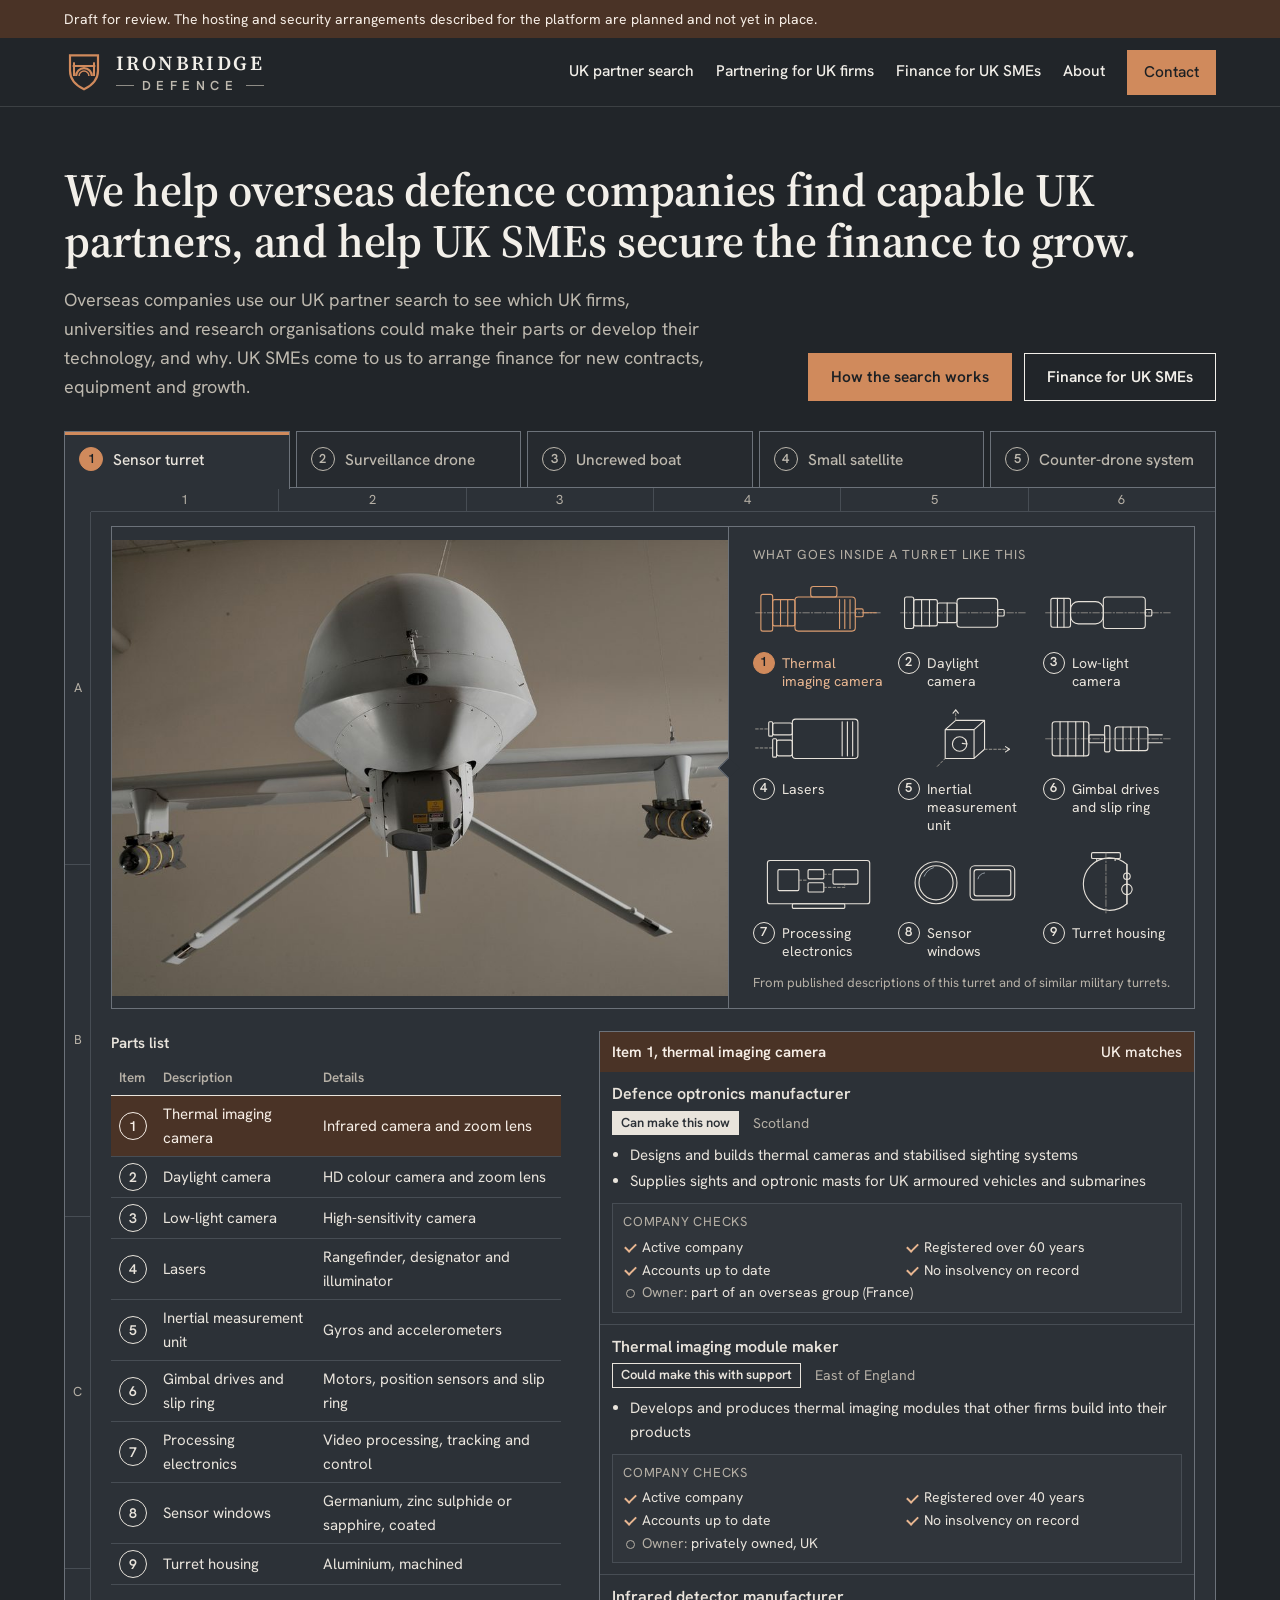
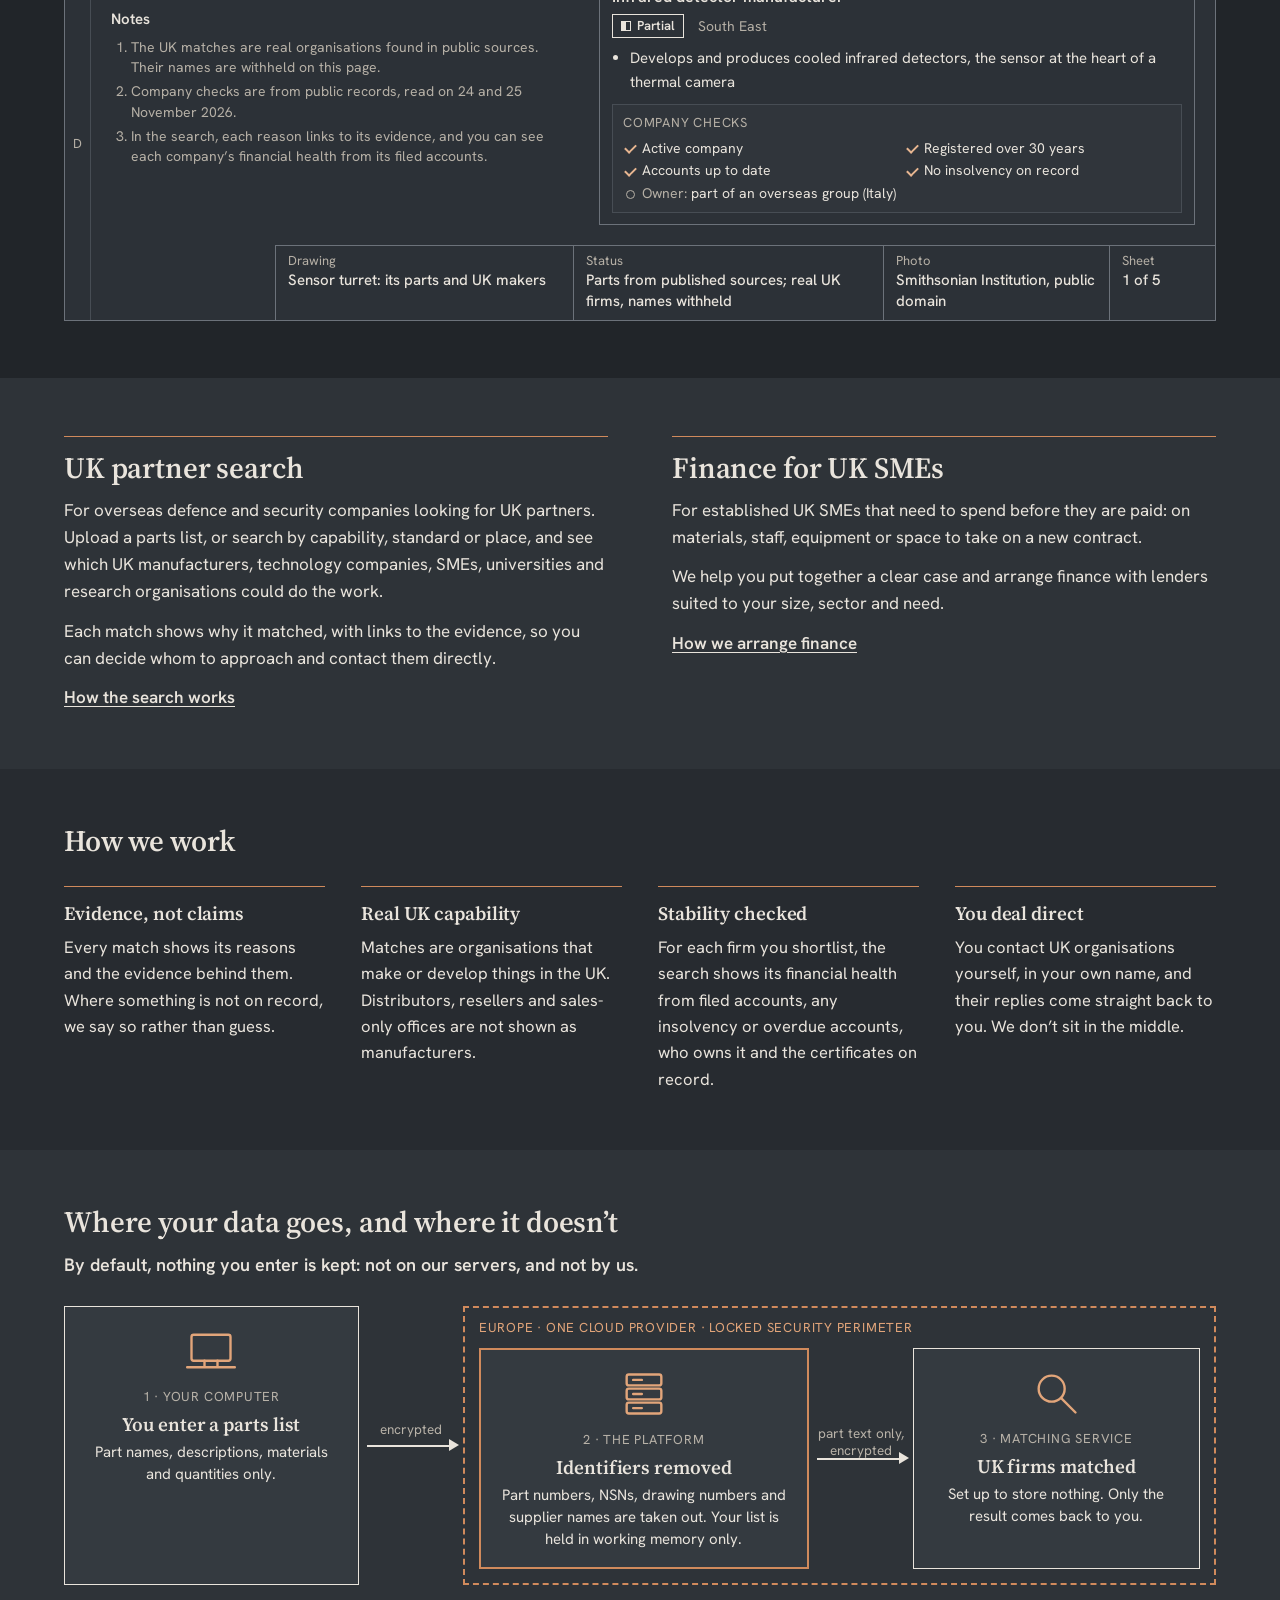
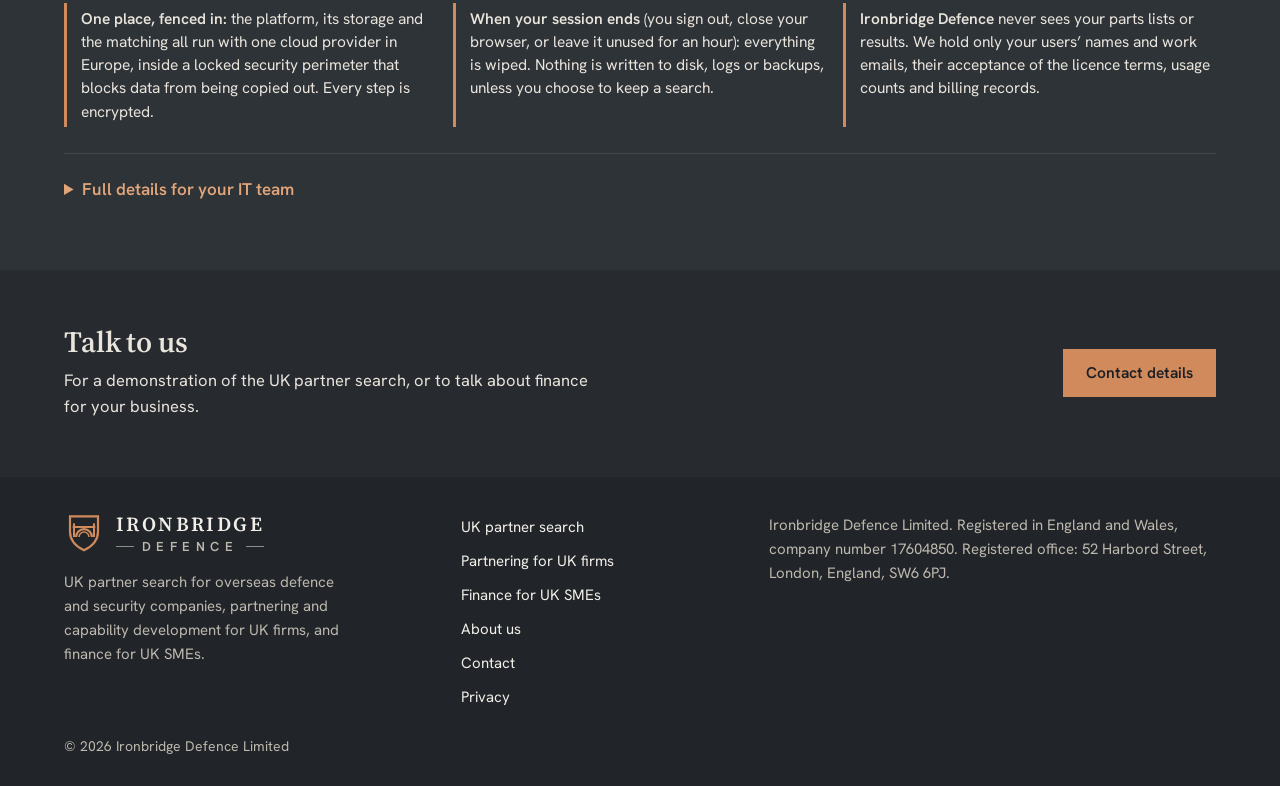
==== index.html @ ebf59624 "New emblem, the UK firms page led by the platform, and a project record - The emblem: the Iron Bridg" ====
<!DOCTYPE html>
<html lang="en-GB">
<head>
<meta charset="utf-8">
<meta name="viewport" content="width=device-width, initial-scale=1">
<meta name="color-scheme" content="dark">
<meta name="theme-color" content="#212529">
<title>Ironbridge Defence</title>
<meta name="description" content="We help overseas defence companies find capable UK partners, and help UK SMEs secure the finance to grow.">
<meta name="robots" content="noindex">
<link rel="canonical" href="https://ironbridgedefence.com/">
<meta property="og:type" content="website">
<meta property="og:site_name" content="Ironbridge Defence">
<meta property="og:locale" content="en_GB">
<meta property="og:title" content="Ironbridge Defence">
<meta property="og:description" content="We help overseas defence companies find capable UK partners, and help UK SMEs secure the finance to grow.">
<meta property="og:url" content="https://ironbridgedefence.com/">
<meta property="og:image" content="https://ironbridgedefence.com/img/share-card-v2.jpg">
<meta property="og:image:width" content="1200">
<meta property="og:image:height" content="630">
<meta property="og:image:alt" content="Ironbridge Defence: UK partner search for overseas defence and security companies, and finance for UK SMEs.">
<meta name="twitter:card" content="summary_large_image">
<link rel="icon" href="favicon.svg" type="image/svg+xml">
<link rel="preload" href="fonts/hanken-grotesk-latin.woff2" as="font" type="font/woff2" crossorigin>
<link rel="preload" href="fonts/source-serif-4-latin.woff2" as="font" type="font/woff2" crossorigin>
<link rel="stylesheet" href="site.css">
</head>
<body>
<a class="skip" href="#main">Skip to content</a>
<p class="draft">Draft for review. The hosting and security arrangements described for the platform are planned and not yet in place.</p>
<header class="top"><div class="wrap bar"><a class="brand" href="index.html" aria-label="Ironbridge Defence, home"><span class="bmark" aria-hidden="true"><svg viewBox="0 0 120 120" focusable="false"><path d="M18,10 H102 V56 C102,82 84,100 60,112 C36,100 18,82 18,56 Z" fill="none" stroke="currentColor" stroke-width="6.5" stroke-linejoin="miter"/><rect x="26" y="39" width="68" height="6" fill="currentColor"/><rect x="27" y="31" width="6" height="41" fill="currentColor"/><rect x="87" y="31" width="6" height="41" fill="currentColor"/><path d="M36.25,72.00 A23.75,23.75 0 0 1 83.75,72.00" fill="none" stroke="currentColor" stroke-width="6.5"/><path d="M45.25,72.00 A14.75,14.75 0 0 1 74.75,72.00" fill="none" stroke="currentColor" stroke-width="4.5"/></svg></span><span class="bwords" aria-hidden="true"><span class="bw1">IRONBRIDGE</span><span class="bw2"><i></i>DEFENCE<i></i></span></span></a><nav class="nav" aria-label="Main"><a href="uk-partner-search.html">UK partner search</a><a href="uk-firms.html">Partnering for UK firms</a><a href="finance.html">Finance for UK SMEs</a><a href="about.html">About</a><a class="navbtn" href="about.html#contact">Contact</a></nav></div></header>
<main id="main">
<section class="band"><div class="wrap hero">
  <h1>We help overseas defence companies find capable UK partners, and help UK SMEs secure the finance to grow.</h1>
  <p class="lede">Overseas companies use our UK partner search to see which UK firms, universities and research organisations could make their parts or develop their technology, and why. UK SMEs come to us to arrange finance for new contracts, equipment and growth.</p>
  <div class="actions"><a class="btn solid" href="uk-partner-search.html">How the search works</a><a class="btn" href="finance.html">Finance for UK SMEs</a></div>
  <div class="exset"><div class="extabs" role="tablist" aria-label="Example products" hidden><button class="extab" type="button" role="tab" id="tab-turret" aria-controls="ex-turret" aria-selected="true"><b>1</b><span>Sensor turret</span></button><button class="extab" type="button" role="tab" id="tab-drone" aria-controls="ex-drone" aria-selected="false"><b>2</b><span>Surveillance drone</span></button><button class="extab" type="button" role="tab" id="tab-usv" aria-controls="ex-usv" aria-selected="false"><b>3</b><span>Uncrewed boat</span></button><button class="extab" type="button" role="tab" id="tab-sat" aria-controls="ex-sat" aria-selected="false"><b>4</b><span>Small satellite</span></button><button class="extab" type="button" role="tab" id="tab-cuas" aria-controls="ex-cuas" aria-selected="false"><b>5</b><span>Counter-drone system</span></button></div><figure class="sheet pic expanel" id="ex-turret" aria-label="Example 1 of 5: sensor turret: its parts and uk makers"><div class="zt" aria-hidden="true"><span>1</span><span>2</span><span>3</span><span>4</span><span>5</span><span>6</span></div><div class="zl" aria-hidden="true"><span>A</span><span>B</span><span>C</span><span>D</span></div><div class="exfig"><div class="tphoto"><img src="img/ex-turret-900.jpg?v=20" srcset="img/ex-turret-900.jpg?v=20 900w, img/ex-turret-1800.jpg?v=20 1800w" sizes="(max-width: 900px) 92vw, 680px" width="1800" height="1334" alt="Photo of a military drone seen from the front, with its sensor turret under the nose and its wings either side." style="object-position:50% 50%"></div><div class="tparts"><p class="thead">What goes inside a turret like this</p><ol class="tgrid"><li class="tp sel"><svg viewBox="0 0 200 100" aria-hidden="true"><path class="cl" d="M4 50H196"/><rect x="12" y="22" width="18" height="56" rx="3"/><rect x="30" y="30" width="34" height="40" rx="3"/><path d="M42 30V70M53 30V70"/><rect x="64" y="26" width="92" height="52" rx="5"/><rect x="88" y="10" width="40" height="16" rx="4"/><path d="M132 30V74M140 30V74M148 30V74"/><rect x="156" y="44" width="12" height="12" rx="2"/><path d="M168 50H188"/></svg><p><b>1</b><span>Thermal imaging camera</span></p></li><li class="tp"><svg viewBox="0 0 200 100" aria-hidden="true"><path class="cl" d="M4 50H196"/><rect x="10" y="26" width="14" height="48" rx="3"/><rect x="24" y="30" width="36" height="40" rx="3"/><path d="M36 30V70M48 30V70"/><rect x="60" y="35" width="30" height="30" rx="3"/><path d="M75 35V65"/><rect x="90" y="28" width="62" height="44" rx="5"/><rect x="152" y="45" width="10" height="10" rx="2"/></svg><p><b>2</b><span>Daylight camera</span></p></li><li class="tp"><svg viewBox="0 0 200 100" aria-hidden="true"><path class="cl" d="M4 50H196"/><rect x="12" y="28" width="30" height="44" rx="3"/><path d="M22 28V72M32 28V72"/><rect x="42" y="33" width="50" height="34" rx="12"/><rect x="92" y="26" width="64" height="48" rx="5"/><rect x="156" y="45" width="10" height="10" rx="2"/></svg><p><b>3</b><span>Low-light camera</span></p></li><li class="tp"><svg viewBox="0 0 200 100" aria-hidden="true"><path class="bm" d="M4 35H24M4 64H30"/><rect x="24" y="24" width="6" height="22" rx="1.5"/><rect x="30" y="26" width="30" height="18" rx="3"/><rect x="30" y="50" width="6" height="28" rx="1.5"/><rect x="36" y="52" width="24" height="24" rx="3"/><rect x="60" y="20" width="100" height="60" rx="5"/><path d="M136 24V76M144 24V76M152 24V76"/></svg><p><b>4</b><span>Lasers</span></p></li><li class="tp"><svg viewBox="0 0 200 100" aria-hidden="true"><path d="M72 36H116V80H72Z M72 36 88 22H132L116 36 M116 80 132 66V22"/><circle cx="94" cy="58" r="11"/><path d="M103 51l2 7-7-1"/><path class="bm" d="M132 66H170M88 22V6M60 92 72 80"/><path d="M164 62l6 4-6 4M84 11l4-5 4 5"/></svg><p><b>5</b><span>Inertial measurement unit</span></p></li><li class="tp"><svg viewBox="0 0 200 100" aria-hidden="true"><path class="cl" d="M4 50H196"/><rect x="14" y="24" width="56" height="52" rx="4"/><path d="M26 24V76M38 24V76M50 24V76M62 24V76"/><rect x="70" y="44" width="24" height="12" rx="2"/><rect x="94" y="30" width="8" height="40" rx="2"/><rect x="110" y="32" width="50" height="36" rx="4"/><path d="M122 32V68M134 32V68M146 32V68M160 44H182M160 56H182"/></svg><p><b>6</b><span>Gimbal drives and slip ring</span></p></li><li class="tp"><svg viewBox="0 0 200 100" aria-hidden="true"><rect x="22" y="16" width="156" height="66" rx="4"/><rect x="38" y="30" width="32" height="32" rx="2"/><rect x="84" y="30" width="24" height="14" rx="1.5"/><rect x="84" y="50" width="24" height="14" rx="1.5"/><rect x="122" y="30" width="38" height="22" rx="2"/><rect x="60" y="82" width="80" height="7" rx="1.5"/><path class="bm" d="M70 46H84M108 37H122M108 57H140V52"/></svg><p><b>7</b><span>Processing electronics</span></p></li><li class="tp"><svg viewBox="0 0 200 100" aria-hidden="true"><circle cx="58" cy="50" r="32"/><circle cx="58" cy="50" r="26"/><path class="sh" d="M40 40Q44 30 54 27"/><rect x="110" y="24" width="68" height="52" rx="7"/><rect x="116" y="30" width="56" height="40" rx="4"/><path class="sh" d="M122 44Q124 36 132 35"/></svg><p><b>8</b><span>Sensor windows</span></p></li><li class="tp"><svg viewBox="0 0 200 100" aria-hidden="true"><path d="M128 22A40 40 0 1 0 128 82Z"/><path d="M128 22V82"/><rect x="74" y="4" width="44" height="9" rx="2"/><path d="M82 13V16M110 13V16"/><path class="cl" d="M96 4V96"/><circle cx="128" cy="40" r="5"/><circle cx="128" cy="60" r="8"/></svg><p><b>9</b><span>Turret housing</span></p></li></ol><p class="tsrc">From published descriptions of this turret and of similar military turrets.</p></div></div><div class="sgrid two-up"><div class="bomcell"><table class="bom"><caption>Parts list</caption><thead><tr><th>Item</th><th>Description</th><th>Details</th></tr></thead><tbody><tr class="sel"><td><span class="bl">1</span></td><td>Thermal imaging camera</td><td>Infrared camera and zoom lens</td></tr><tr><td><span class="bl">2</span></td><td>Daylight camera</td><td>HD colour camera and zoom lens</td></tr><tr><td><span class="bl">3</span></td><td>Low-light camera</td><td>High-sensitivity camera</td></tr><tr><td><span class="bl">4</span></td><td>Lasers</td><td>Rangefinder, designator and illuminator</td></tr><tr><td><span class="bl">5</span></td><td>Inertial measurement unit</td><td>Gyros and accelerometers</td></tr><tr><td><span class="bl">6</span></td><td>Gimbal drives and slip ring</td><td>Motors, position sensors and slip ring</td></tr><tr><td><span class="bl">7</span></td><td>Processing electronics</td><td>Video processing, tracking and control</td></tr><tr><td><span class="bl">8</span></td><td>Sensor windows</td><td>Germanium, zinc sulphide or sapphire, coated</td></tr><tr><td><span class="bl">9</span></td><td>Turret housing</td><td>Aluminium, machined</td></tr></tbody></table></div><div class="matchcell"><div class="match" aria-label="UK matches for item 1, the thermal imaging camera"><p class="mh">Item 1, thermal imaging camera<span>UK matches</span></p><div class="firm"><p class="fn">Defence optronics manufacturer</p><p class="fm"><span class="chip a">Can make this now</span><span>Scotland</span></p><ul class="why"><li>Designs and builds thermal cameras and stabilised sighting systems</li><li>Supplies sights and optronic masts for UK armoured vehicles and submarines</li></ul><div class="chkbox"><p class="chh">Company checks</p><ul class="chk"><li class="ok">Active company</li><li class="ok">Registered over 60 years</li><li class="ok">Accounts up to date</li><li class="ok">No insolvency on record</li><li class="own"><span>Owner:</span> part of an overseas group (France)</li></ul></div></div><div class="firm"><p class="fn">Thermal imaging module maker</p><p class="fm"><span class="chip">Could make this with support</span><span>East of England</span></p><ul class="why"><li>Develops and produces thermal imaging modules that other firms build into their products</li></ul><div class="chkbox"><p class="chh">Company checks</p><ul class="chk"><li class="ok">Active company</li><li class="ok">Registered over 40 years</li><li class="ok">Accounts up to date</li><li class="ok">No insolvency on record</li><li class="own"><span>Owner:</span> privately owned, UK</li></ul></div></div><div class="firm"><p class="fn">Infrared detector manufacturer</p><p class="fm"><span class="chip"><i class="half"></i>Partial</span><span>South East</span></p><ul class="why"><li>Develops and produces cooled infrared detectors, the sensor at the heart of a thermal camera</li></ul><div class="chkbox"><p class="chh">Company checks</p><ul class="chk"><li class="ok">Active company</li><li class="ok">Registered over 30 years</li><li class="ok">Accounts up to date</li><li class="ok">No insolvency on record</li><li class="own"><span>Owner:</span> part of an overseas group (Italy)</li></ul></div></div></div></div><div class="notes"><p class="nh">Notes</p><ol><li>The UK matches are real organisations found in public sources. Their names are withheld on this page.</li><li>Company checks are from public records, read on 24 and 25 November 2026.</li><li>In the search, each reason links to its evidence, and you can see each company’s financial health from its filed accounts.</li></ol></div></div><div class="tb photo"><div><span>Drawing</span><b>Sensor turret: its parts and UK makers</b></div><div><span>Status</span><b>Parts from published sources; real UK firms, names withheld</b></div><div><span>Photo</span><b>Smithsonian Institution, public domain</b></div><div><span>Sheet</span><b>1 of 5</b></div></div></figure><figure class="sheet pic expanel" id="ex-drone" aria-label="Example 2 of 5: surveillance drone: its parts and uk makers"><div class="zt" aria-hidden="true"><span>1</span><span>2</span><span>3</span><span>4</span><span>5</span><span>6</span></div><div class="zl" aria-hidden="true"><span>A</span><span>B</span><span>C</span><span>D</span></div><div class="exfig"><div class="tphoto"><img src="img/ex-drone-900.jpg?v=20" srcset="img/ex-drone-900.jpg?v=20 900w, img/ex-drone-1800.jpg?v=20 1800w" sizes="(max-width: 900px) 92vw, 680px" width="1800" height="1334" alt="Photo of a military surveillance drone on its launch catapult in the desert, ready for take-off." loading="lazy" style="object-position:50% 50%"></div><div class="tparts"><p class="thead">The parts of a drone like this</p><ol class="tgrid"><li class="tp"><svg viewBox="0 0 200 100" aria-hidden="true"><path class="cl" d="M100 2V98"/><path d="M94 40 14 58V68L94 54M106 40 186 58V68L106 54"/><rect x="94" y="8" width="12" height="78" rx="6"/><rect x="10" y="57" width="4" height="12" rx="1.5"/><rect x="186" y="57" width="4" height="12" rx="1.5"/><circle cx="100" cy="17" r="3.5"/><path d="M86 91H114"/><circle cx="100" cy="90" r="2.5"/><path class="sh" d="M18 64.3 52 58.4M182 64.3 148 58.4"/></svg><p><b>1</b><span>Airframe and wings</span></p></li><li class="tp sel"><svg viewBox="0 0 200 100" aria-hidden="true"><path class="cl" d="M4 50H196"/><path class="bm" d="M14 57H52"/><rect x="52" y="39" width="44" height="22" rx="6"/><rect x="60" y="13" width="28" height="26" rx="3"/><path d="M60 19H88M60 25H88M60 31H88"/><rect x="70" y="5" width="8" height="8" rx="1.5"/><path class="bm" d="M88 22H104V34"/><rect x="96" y="45" width="18" height="10" rx="2"/><rect x="114" y="40" width="12" height="20" rx="4"/><path d="M119 40C115 28 116 16 120 6C124 16 125 28 121 40Z"/><path d="M119 60C115 72 116 84 120 94C124 84 125 72 121 60Z"/></svg><p><b>2</b><span>Engine</span></p></li><li class="tp"><svg viewBox="0 0 200 100" aria-hidden="true"><path class="bm" d="M66 14Q82 3 98 14M73 19Q82 13 91 19"/><rect x="64" y="22" width="36" height="16" rx="2"/><rect x="74" y="26" width="16" height="8" rx="1"/><rect x="30" y="38" width="112" height="46" rx="4"/><rect x="44" y="50" width="26" height="24" rx="2"/><rect x="80" y="50" width="20" height="10" rx="1.5"/><rect x="80" y="64" width="20" height="10" rx="1.5"/><rect x="110" y="50" width="20" height="24" rx="2"/><rect x="142" y="48" width="10" height="8" rx="1.5"/><rect x="142" y="64" width="10" height="8" rx="1.5"/></svg><p><b>3</b><span>Avionics</span></p></li><li class="tp"><svg viewBox="0 0 200 100" aria-hidden="true"><rect x="34" y="44" width="92" height="40" rx="4"/><path d="M48 52V76M56 52V76M64 52V76"/><circle cx="96" cy="64" r="7"/><circle cx="112" cy="64" r="5"/><path d="M126 74H140"/><rect x="140" y="62" width="10" height="22" rx="2"/><path d="M145 62V12"/><path class="bm" d="M156 20Q166 31 156 42M164 12Q181 31 164 50"/></svg><p><b>4</b><span>Datalinks</span></p></li><li class="tp"><svg viewBox="0 0 200 100" aria-hidden="true"><rect x="70" y="6" width="60" height="8" rx="2"/><rect x="90" y="14" width="20" height="14" rx="2"/><circle cx="100" cy="58" r="30"/><circle cx="88" cy="60" r="9"/><circle cx="88" cy="60" r="4.5"/><rect x="103" y="51" width="18" height="18" rx="3"/><path class="sh" d="M79 41Q85 33 96 31"/></svg><p><b>5</b><span>Camera turret</span></p></li><li class="tp"><svg viewBox="0 0 200 100" aria-hidden="true"><path d="M36 60 180 6 182 12 38 66Z"/><rect x="26" y="66" width="118" height="8" rx="2"/><circle cx="48" cy="83" r="9"/><circle cx="48" cy="83" r="3.5"/><circle cx="122" cy="83" r="9"/><circle cx="122" cy="83" r="3.5"/><path d="M26 70H12"/><circle cx="10" cy="70" r="2"/><path d="M104 66V41.3M136 66V29.3"/><rect x="108" y="52" width="24" height="12" rx="6"/><g transform="rotate(-20.6 146.6 12.6)"><rect x="129.6" y="8.6" width="34" height="8" rx="4"/><path d="M138 8.6 135 0H141L145 8.6"/><path d="M127 5V20"/></g></svg><p><b>6</b><span>Launcher</span></p></li><li class="tp"><svg viewBox="0 0 200 100" aria-hidden="true"><rect x="18" y="80" width="58" height="7" rx="2"/><circle cx="32" cy="91" r="5"/><circle cx="62" cy="91" r="5"/><rect x="40" y="26" width="6" height="54" rx="2"/><path d="M46 28 152 6M46 40 152 6"/><path class="bm" d="M152 6V94"/><path d="M94 58H152M94 58V49M152 58V49"/><circle cx="123" cy="59" r="5"/><path class="sh" d="M152 49 157 45"/></svg><p><b>7</b><span>Recovery system</span></p></li><li class="tp"><svg viewBox="0 0 200 100" aria-hidden="true"><rect x="24" y="20" width="98" height="64" rx="5"/><rect x="32" y="28" width="82" height="48" rx="2"/><path class="sh" d="M42 66 58 50 74 56 92 38 106 42"/><circle cx="92" cy="38" r="3"/><path class="bm" d="M122 54H136"/><rect x="136" y="38" width="46" height="34" rx="12"/><circle cx="150" cy="55" r="6"/><circle cx="168" cy="55" r="6"/></svg><p><b>8</b><span>Ground control station</span></p></li></ol><p class="tsrc">From the maker’s published details for this type of drone, and a US Air Force fact sheet.</p></div></div><div class="sgrid two-up"><div class="bomcell"><table class="bom"><caption>Parts list</caption><thead><tr><th>Item</th><th>Description</th><th>Details</th></tr></thead><tbody><tr><td><span class="bl">1</span></td><td>Airframe and wings</td><td>3.1 m wingspan; up to 28 kg at take-off</td></tr><tr class="sel"><td><span class="bl">2</span></td><td>Engine</td><td>Heavy fuel (JP‑5 or JP‑8) or petrol; over 18 hours’ flight</td></tr><tr><td><span class="bl">3</span></td><td>Avionics</td><td>Flight control and satellite navigation, resilient to GPS jamming</td></tr><tr><td><span class="bl">4</span></td><td>Datalinks</td><td>Encrypted digital video and control links</td></tr><tr><td><span class="bl">5</span></td><td>Camera turret</td><td>Day and infrared cameras, in the nose</td></tr><tr><td><span class="bl">6</span></td><td>Launcher</td><td>A catapult on wheels, so no runway is needed</td></tr><tr><td><span class="bl">7</span></td><td>Recovery system</td><td>A hook on the wingtip catches a rope hanging from a pole</td></tr><tr><td><span class="bl">8</span></td><td>Ground control station</td><td>Small and modular; used from vehicles, on land or on ships</td></tr></tbody></table></div><div class="matchcell"><div class="match" aria-label="UK matches for item 2, the engine"><p class="mh">Item 2, engine<span>UK matches</span></p><div class="firm"><p class="fn">Rotary engine maker</p><p class="fm"><span class="chip a">Can make this now</span><span>West Midlands</span></p><ul class="why"><li>Designs and makes rotary engines for drones, at one site in the UK</li><li>Has a heavy-fuel engine for military drones, developed under a US Army research contract</li><li>Launched a 2 kg, 3.7 kW engine in 2024 that runs on petrol or jet fuel (JP‑5, JP‑8)</li><li>Certified to AS9100, the aerospace quality standard</li></ul><div class="chkbox"><p class="chh">Company checks</p><ul class="chk"><li class="ok">Active company</li><li class="ok">Registered over 10 years</li><li class="ok">Accounts up to date</li><li class="ok">No insolvency on record</li><li class="own"><span>Owner:</span> privately owned, UK</li></ul></div></div></div></div><div class="notes"><p class="nh">Notes</p><ol><li>The UK matches are real organisations found in public sources. Their names are withheld on this page.</li><li>Company checks are from public records, read on 24 and 25 November 2026.</li><li>In the search, each reason links to its evidence, and you can see each company’s financial health from its filed accounts.</li></ol></div></div><div class="tb photo"><div><span>Drawing</span><b>Surveillance drone: its parts and UK makers</b></div><div><span>Status</span><b>Parts from published sources; real UK firms, names withheld</b></div><div><span>Photo</span><b>US Marine Corps, public domain</b></div><div><span>Sheet</span><b>2 of 5</b></div></div></figure><figure class="sheet pic expanel" id="ex-usv" aria-label="Example 3 of 5: uncrewed boat: its parts and uk makers"><div class="zt" aria-hidden="true"><span>1</span><span>2</span><span>3</span><span>4</span><span>5</span><span>6</span></div><div class="zl" aria-hidden="true"><span>A</span><span>B</span><span>C</span><span>D</span></div><div class="exfig"><div class="tphoto"><img src="img/ex-usv-900.jpg?v=20" srcset="img/ex-usv-900.jpg?v=20 900w, img/ex-usv-1800.jpg?v=20 1800w" sizes="(max-width: 900px) 92vw, 680px" width="1800" height="1334" alt="Photo of a small uncrewed military boat at sea, with a mast carrying radar, a camera and antennas." loading="lazy" style="object-position:50% 50%"></div><div class="tparts"><p class="thead">The parts of a boat like this</p><ol class="tgrid"><li class="tp sel"><svg viewBox="0 0 200 100" aria-hidden="true"><path class="bm" d="M4 64H196"/><path d="M10 32H166Q182 30 194 18L190 32Q180 70 140 80H22Q10 80 10 70Z"/><rect x="12" y="37" width="164" height="12" rx="6"/><path class="sh" d="M24 58H150"/><path d="M40 32V26H64V32M120 32V27H132V32"/></svg><p><b>1</b><span>Hull and deck</span></p></li><li class="tp"><svg viewBox="0 0 200 100" aria-hidden="true"><path class="bm" d="M100 30 196 54"/><path d="M34 26V18H74V26"/><rect x="22" y="26" width="64" height="38" rx="4"/><path d="M22 36H86"/><rect x="86" y="34" width="20" height="24" rx="3"/><path d="M106 46 164 62"/><path d="M168 63C162 52 164 42 171 38C176 45 174 55 168 63Z"/><path d="M168 63C174 72 172 82 165 86C160 79 162 70 168 63Z"/></svg><p><b>2</b><span>Engine and drive</span></p></li><li class="tp"><svg viewBox="0 0 200 100" aria-hidden="true"><path d="M44 24V14M56 24V14M68 24V14M80 24V14M92 24V14M104 24V14M116 24V14M128 24V14M140 24V14M152 24V14"/><rect x="32" y="24" width="136" height="60" rx="6"/><path d="M32 38H168"/><circle cx="66" cy="62" r="10"/><circle cx="66" cy="62" r="4"/><circle cx="100" cy="62" r="10"/><circle cx="100" cy="62" r="4"/><circle cx="134" cy="62" r="10"/><circle cx="134" cy="62" r="4"/></svg><p><b>3</b><span>Autonomy computer</span></p></li><li class="tp"><svg viewBox="0 0 200 100" aria-hidden="true"><rect x="18" y="52" width="62" height="34" rx="3"/><path d="M28 62H58M28 70H58"/><circle cx="68" cy="77" r="5"/><path class="bm" d="M73 77H112V58"/><rect x="104" y="52" width="80" height="6" rx="2"/><rect x="118" y="38" width="7" height="14" rx="2"/><rect x="163" y="38" width="7" height="14" rx="2"/><path d="M121.5 38V6M166.5 38V6"/><path class="bm" d="M112 8Q104 16 112 24M176 8Q184 16 176 24"/></svg><p><b>4</b><span>Communications</span></p></li><li class="tp"><svg viewBox="0 0 200 100" aria-hidden="true"><path d="M50 62Q50 30 100 28Q150 30 150 62Z"/><rect x="46" y="62" width="108" height="10" rx="3"/><rect x="88" y="72" width="24" height="16" rx="2"/><path class="sh" d="M62 52Q66 38 84 34"/><path class="bm" d="M160 36Q172 47 160 58M168 28Q186 47 168 66"/></svg><p><b>5</b><span>Radar</span></p></li><li class="tp"><svg viewBox="0 0 200 100" aria-hidden="true"><rect x="80" y="74" width="40" height="14" rx="3"/><path d="M88 74V64H112V74"/><rect x="66" y="24" width="68" height="40" rx="14"/><circle cx="86" cy="44" r="10"/><circle cx="86" cy="44" r="5"/><circle cx="114" cy="44" r="7"/><circle cx="114" cy="44" r="3"/><path class="sh" d="M74 33Q78 28 86 27"/></svg><p><b>6</b><span>Camera</span></p></li><li class="tp"><svg viewBox="0 0 200 100" aria-hidden="true"><rect x="70" y="4" width="60" height="7" rx="2"/><path d="M80 11 60 90M120 11 140 90"/><path d="M73.2 38H126.8M66.1 66H133.9"/><path class="sh" d="M80 11 126.8 38M120 11 73.2 38M73.2 38 133.9 66M126.8 38 66.1 66M66.1 66 140 90M133.9 66 60 90"/><path d="M54 90H66M134 90H146"/></svg><p><b>7</b><span>Mast</span></p></li><li class="tp"><svg viewBox="0 0 200 100" aria-hidden="true"><path class="bm" d="M130 6V34"/><path d="M124 28 130 36 136 28"/><rect x="36" y="36" width="58" height="32" rx="3"/><path d="M36 46H94"/><rect x="106" y="46" width="48" height="22" rx="3"/><rect x="16" y="68" width="168" height="10" rx="2"/><circle cx="26" cy="73" r="2.5"/><circle cx="174" cy="73" r="2.5"/></svg><p><b>8</b><span>Payload space</span></p></li></ol><p class="tsrc">From published descriptions of this boat, and the photo.</p></div></div><div class="sgrid two-up"><div class="bomcell"><table class="bom"><caption>Parts list</caption><thead><tr><th>Item</th><th>Description</th><th>Details</th></tr></thead><tbody><tr class="sel"><td><span class="bl">1</span></td><td>Hull and deck</td><td>Small boat hull, 4.8 metres long</td></tr><tr><td><span class="bl">2</span></td><td>Engine and drive</td><td>Range of 700 nautical miles at 22 knots</td></tr><tr><td><span class="bl">3</span></td><td>Autonomy computer</td><td>Computing equipment in a modular enclosure</td></tr><tr><td><span class="bl">4</span></td><td>Communications</td><td>Radio equipment and antennas</td></tr><tr><td><span class="bl">5</span></td><td>Radar</td><td>Finds a target for the boat to follow</td></tr><tr><td><span class="bl">6</span></td><td>Camera</td><td>On the mast, above the radar</td></tr><tr><td><span class="bl">7</span></td><td>Mast</td><td>Frame that carries the sensors</td></tr><tr><td><span class="bl">8</span></td><td>Payload space</td><td>Up to about 450 kg of equipment</td></tr></tbody></table></div><div class="matchcell"><div class="match" aria-label="UK matches for item 1, the hull and deck"><p class="mh">Item 1, hull and deck<span>UK matches</span></p><div class="firm"><p class="fn">Boatbuilder</p><p class="fm"><span class="chip a">Can make this now</span><span>Wales</span></p><ul class="why"><li>Builds aluminium, steel and GRP boats up to 24 metres for military and commercial clients</li><li>Designs, engineers and fabricates at its own yard</li></ul><div class="chkbox"><p class="chh">Company checks</p><ul class="chk"><li class="ok">Active company</li><li class="ok">Registered over 50 years</li><li class="ok">Accounts up to date</li><li class="ok">No insolvency on record</li><li class="own"><span>Owner:</span> part of a UK private group</li></ul></div></div><div class="firm"><p class="fn">Patrol boat builder</p><p class="fm"><span class="chip a">Can make this now</span><span>North West</span></p><ul class="why"><li>Builds aluminium and composite boats from 5 to 24 metres at its own shipyard</li><li>Won a UK Ministry of Defence contract for 18 police patrol craft</li></ul><div class="chkbox"><p class="chh">Company checks</p><ul class="chk"><li class="ok">Active company</li><li class="ok">Registered over 20 years</li><li class="ok">Accounts up to date</li><li class="ok">No insolvency on record</li><li class="own"><span>Owner:</span> privately owned, UK</li></ul></div></div></div></div><div class="notes"><p class="nh">Notes</p><ol><li>The UK matches are real organisations found in public sources. Their names are withheld on this page.</li><li>Company checks are from public records, read on 24 and 25 November 2026.</li><li>In the search, each reason links to its evidence, and you can see each company’s financial health from its filed accounts.</li></ol></div></div><div class="tb photo"><div><span>Drawing</span><b>Uncrewed boat: its parts and UK makers</b></div><div><span>Status</span><b>Parts from published sources; real UK firms, names withheld</b></div><div><span>Photo</span><b>US Navy, public domain</b></div><div><span>Sheet</span><b>3 of 5</b></div></div></figure><figure class="sheet pic expanel" id="ex-sat" aria-label="Example 4 of 5: small satellite: its parts and uk makers"><div class="zt" aria-hidden="true"><span>1</span><span>2</span><span>3</span><span>4</span><span>5</span><span>6</span></div><div class="zl" aria-hidden="true"><span>A</span><span>B</span><span>C</span><span>D</span></div><div class="exfig"><div class="tphoto"><img src="img/ex-sat-900.jpg?v=20" srcset="img/ex-sat-900.jpg?v=20 900w, img/ex-sat-1800.jpg?v=20 1800w" sizes="(max-width: 900px) 92vw, 680px" width="1800" height="1334" alt="Photo of two small satellites in orbit just after their release, with the Earth below." loading="lazy" style="object-position:50% 50%"></div><div class="tparts"><p class="thead">The parts of a small satellite like these</p><ol class="tgrid"><li class="tp"><svg viewBox="0 0 200 100" aria-hidden="true"><path d="M24 40H56V72H24Z"/><path d="M24 40 136 18H168L56 40M168 18V50L56 72"/><rect x="29" y="45" width="22" height="22" rx="1"/><path class="sh" d="M61.3 32.7H93.3V64.7M98.7 25.3H130.7V57.3"/></svg><p><b>1</b><span>Structure</span></p></li><li class="tp"><svg viewBox="0 0 200 100" aria-hidden="true"><rect x="14" y="32" width="38" height="36" rx="2"/><path d="M52 44H60M52 56H60"/><rect x="60" y="20" width="126" height="60" rx="2"/><path d="M91.5 20V80M123 20V80M154.5 20V80M60 50H186"/></svg><p><b>2</b><span>Solar panels</span></p></li><li class="tp sel"><svg viewBox="0 0 200 100" aria-hidden="true"><rect x="18" y="16" width="92" height="68" rx="4"/><circle cx="26" cy="24" r="3"/><circle cx="102" cy="24" r="3"/><circle cx="26" cy="76" r="3"/><circle cx="102" cy="76" r="3"/><rect x="38" y="34" width="26" height="22" rx="2"/><rect x="72" y="34" width="22" height="12" rx="1.5"/><rect x="72" y="52" width="22" height="12" rx="1.5"/><path class="bm" d="M110 50H122"/><rect x="124" y="26" width="58" height="20" rx="10"/><rect x="124" y="54" width="58" height="20" rx="10"/><rect x="182" y="32" width="5" height="8" rx="1"/><rect x="182" y="60" width="5" height="8" rx="1"/></svg><p><b>3</b><span>Power system and batteries</span></p></li><li class="tp"><svg viewBox="0 0 200 100" aria-hidden="true"><rect x="36" y="12" width="128" height="76" rx="4"/><circle cx="44" cy="20" r="3"/><circle cx="156" cy="20" r="3"/><circle cx="44" cy="80" r="3"/><circle cx="156" cy="80" r="3"/><rect x="58" y="18" width="84" height="8" rx="1.5"/><path d="M66 18V26M74 18V26M82 18V26M90 18V26M98 18V26M106 18V26M114 18V26M122 18V26M130 18V26"/><rect x="82" y="40" width="36" height="34" rx="2"/><path d="M88 40V36M96 40V36M104 40V36M112 40V36M88 74V78M96 74V78M104 74V78M112 74V78"/><rect x="50" y="44" width="20" height="10" rx="1.5"/><rect x="50" y="60" width="20" height="10" rx="1.5"/><rect x="130" y="44" width="20" height="26" rx="1.5"/></svg><p><b>4</b><span>On-board computer</span></p></li><li class="tp"><svg viewBox="0 0 200 100" aria-hidden="true"><rect x="18" y="52" width="76" height="34" rx="3"/><rect x="28" y="60" width="22" height="18" rx="1.5"/><circle cx="80" cy="69" r="5"/><path class="bm" d="M85 69H110"/><rect x="110" y="58" width="40" height="22" rx="2"/><path d="M122 58C122 34 146 16 188 12M140 58C142 42 160 32 192 32"/></svg><p><b>5</b><span>Radio and antennas</span></p></li><li class="tp"><svg viewBox="0 0 200 100" aria-hidden="true"><rect x="46" y="16" width="108" height="68" rx="8"/><circle cx="100" cy="50" r="25"/><circle cx="100" cy="50" r="17"/><circle cx="100" cy="50" r="5"/><path class="bm" d="M115 22A32 32 0 0 1 115 78"/><path d="M107 75 115 78 113 70"/></svg><p><b>6</b><span>Attitude control</span></p></li><li class="tp"><svg viewBox="0 0 200 100" aria-hidden="true"><path class="cl" d="M4 50H196"/><rect x="20" y="30" width="22" height="40" rx="3"/><rect x="42" y="34" width="58" height="32" rx="3"/><path d="M56 34V66M70 34V66M84 34V66"/><rect x="100" y="24" width="56" height="52" rx="4"/><rect x="156" y="30" width="7" height="40" rx="1.5"/><path d="M163 42H182M163 58H182"/></svg><p><b>7</b><span>Payload</span></p></li><li class="tp"><svg viewBox="0 0 200 100" aria-hidden="true"><rect x="16" y="60" width="78" height="12" rx="2"/><path d="M104 62 155.8 24.4 162.8 34.1 111 71.7Z"/><circle cx="99" cy="66" r="5"/><circle class="sh" cx="99" cy="66" r="10"/><path class="bm" d="M179 66A80 80 0 0 0 171 30"/><path d="M165 35 171 29 175 37"/></svg><p><b>8</b><span>Deployment mechanisms</span></p></li></ol><p class="tsrc">From NASA’s published guides to small satellites, and the photo.</p></div></div><div class="sgrid two-up"><div class="bomcell"><table class="bom"><caption>Parts list</caption><thead><tr><th>Item</th><th>Description</th><th>Details</th></tr></thead><tbody><tr><td><span class="bl">1</span></td><td>Structure</td><td>Frame in standard CubeSat sizes</td></tr><tr><td><span class="bl">2</span></td><td>Solar panels</td><td>Fixed to the body, or folding out</td></tr><tr class="sel"><td><span class="bl">3</span></td><td>Power system and batteries</td><td>Charges, stores and distributes power</td></tr><tr><td><span class="bl">4</span></td><td>On-board computer</td><td>Runs the satellite and stores its data</td></tr><tr><td><span class="bl">5</span></td><td>Radio and antennas</td><td>Antennas that unfold in orbit</td></tr><tr><td><span class="bl">6</span></td><td>Attitude control</td><td>Keeps the satellite steady and pointed</td></tr><tr><td><span class="bl">7</span></td><td>Payload</td><td>The mission’s camera or instrument</td></tr><tr><td><span class="bl">8</span></td><td>Deployment mechanisms</td><td>Hinges and releases for panels and antennas</td></tr></tbody></table></div><div class="matchcell"><div class="match" aria-label="UK matches for item 3, the power system and batteries"><p class="mh">Item 3, power system and batteries<span>UK matches</span></p><div class="firm"><p class="fn">Small satellite maker</p><p class="fm"><span class="chip a">Can make this now</span><span>Scotland</span></p><ul class="why"><li>Supplies its own range of power systems for small satellites</li><li>Develops solar panels for spacecraft in Glasgow</li></ul><div class="chkbox"><p class="chh">Company checks</p><ul class="chk"><li class="ok">Active company</li><li class="ok">Registered over 20 years</li><li class="ok">Accounts up to date</li><li class="ok">No insolvency on record</li><li class="own"><span>Owner:</span> part of an overseas group (Sweden)</li></ul></div></div><div class="firm"><p class="fn">Satellite manufacturer</p><p class="fm"><span class="chip">Could make this with support</span><span>South East</span></p><ul class="why"><li>Designs, builds and tests complete small satellites, about 70 so far for 22 countries</li></ul><div class="chkbox"><p class="chh">Company checks</p><ul class="chk"><li class="ok">Active company</li><li class="ok">Registered over 40 years</li><li class="ok">Accounts up to date</li><li class="ok">No insolvency on record</li><li class="own"><span>Owner:</span> part of a European aerospace group</li></ul></div></div></div></div><div class="notes"><p class="nh">Notes</p><ol><li>The UK matches are real organisations found in public sources. Their names are withheld on this page.</li><li>Company checks are from public records, read on 24 and 25 November 2026.</li><li>In the search, each reason links to its evidence, and you can see each company’s financial health from its filed accounts.</li></ol></div></div><div class="tb photo"><div><span>Drawing</span><b>Small satellite: its parts and UK makers</b></div><div><span>Status</span><b>Parts from published sources; real UK firms, names withheld</b></div><div><span>Photo</span><b>NASA, public domain</b></div><div><span>Sheet</span><b>4 of 5</b></div></div></figure><figure class="sheet pic expanel" id="ex-cuas" aria-label="Example 5 of 5: counter-drone system: its parts and uk makers"><div class="zt" aria-hidden="true"><span>1</span><span>2</span><span>3</span><span>4</span><span>5</span><span>6</span></div><div class="zl" aria-hidden="true"><span>A</span><span>B</span><span>C</span><span>D</span></div><div class="exfig"><div class="tphoto"><img src="img/ex-cuas-900.jpg?v=20" srcset="img/ex-cuas-900.jpg?v=20 900w, img/ex-cuas-1800.jpg?v=20 1800w" sizes="(max-width: 900px) 92vw, 680px" width="1800" height="1334" alt="Photo of a military counter-drone vehicle, with radar panels, a camera and antennas on a mast above the cab." loading="lazy" style="object-position:50% 50%"></div><div class="tparts"><p class="thead">The parts of a system like this</p><ol class="tgrid"><li class="tp"><svg viewBox="0 0 200 100" aria-hidden="true"><circle cx="46" cy="76" r="14"/><circle cx="46" cy="76" r="6"/><circle cx="154" cy="76" r="14"/><circle cx="154" cy="76" r="6"/><path d="M14 62H32M60 62H140M168 62H186V48L160 40H44L22 48Z"/><path d="M56 40V18H150V40M56 18 44 40M150 18 160 40"/><path d="M98 18V40"/></svg><p><b>1</b><span>Vehicles</span></p></li><li class="tp sel"><svg viewBox="0 0 200 100" aria-hidden="true"><rect x="92" y="8" width="16" height="20" rx="3"/><path d="M100 28V40"/><rect x="56" y="40" width="88" height="10" rx="2"/><path d="M58 50 34 58V86L60 78ZM142 50 166 58V86L140 78Z"/><rect x="72" y="52" width="56" height="34" rx="4"/><path class="sh" d="M80 60H120M80 68H120M80 76H120"/><path class="bm" d="M26 46Q16 60 26 74M174 46Q184 60 174 74"/></svg><p><b>2</b><span>Radar</span></p></li><li class="tp"><svg viewBox="0 0 200 100" aria-hidden="true"><rect x="62" y="56" width="76" height="30" rx="4"/><path d="M76 56V30M100 56V22M124 56V30"/><circle cx="76" cy="28" r="3"/><circle cx="100" cy="20" r="3"/><circle cx="124" cy="28" r="3"/><path class="bm" d="M24 20Q36 32 24 44M14 12Q32 32 14 52M176 20Q164 32 176 44M186 12Q168 32 186 52"/><path d="M74 71H126"/></svg><p><b>3</b><span>Radio-frequency sensor</span></p></li><li class="tp"><svg viewBox="0 0 200 100" aria-hidden="true"><rect x="84" y="78" width="32" height="12" rx="2"/><path d="M100 78V68"/><rect x="74" y="44" width="52" height="24" rx="4"/><rect x="62" y="12" width="76" height="32" rx="6"/><circle cx="82" cy="28" r="9"/><circle cx="82" cy="28" r="4"/><rect x="100" y="20" width="26" height="16" rx="2"/></svg><p><b>4</b><span>Camera</span></p></li><li class="tp"><svg viewBox="0 0 200 100" aria-hidden="true"><rect x="22" y="48" width="70" height="38" rx="4"/><path d="M32 58V76M40 58V76M48 58V76"/><circle cx="74" cy="67" r="6"/><path d="M92 62H112"/><path d="M112 46 136 34V90L112 78Z"/><path class="bm" d="M146 40Q160 62 146 84M158 30Q178 62 158 94"/></svg><p><b>5</b><span>Electronic jammer</span></p></li><li class="tp"><svg viewBox="0 0 200 100" aria-hidden="true"><rect x="30" y="14" width="110" height="68" rx="5"/><rect x="38" y="22" width="94" height="52" rx="2"/><circle cx="85" cy="48" r="18" class="sh"/><path class="sh" d="M85 30V66M67 48H103"/><path d="M96 38l5 5-5 5-5-5Z"/><rect x="60" y="82" width="50" height="6" rx="1.5"/><rect x="150" y="34" width="30" height="48" rx="4"/><path d="M156 44H174M156 52H174"/></svg><p><b>6</b><span>Command and control</span></p></li><li class="tp"><svg viewBox="0 0 200 100" aria-hidden="true"><rect x="14" y="54" width="54" height="30" rx="3"/><path d="M58 54V22"/><rect x="132" y="54" width="54" height="30" rx="3"/><path d="M142 54V22"/><path class="bm" d="M64 30H136"/><path d="M128 25 136 30 128 35M72 25 64 30 72 35"/><path d="M24 64H50M142 64H168"/></svg><p><b>7</b><span>Data link</span></p></li><li class="tp"><svg viewBox="0 0 200 100" aria-hidden="true"><rect x="30" y="74" width="140" height="12" rx="2"/><rect x="48" y="62" width="10" height="12" rx="2"/><rect x="96" y="62" width="10" height="12" rx="2"/><rect x="142" y="62" width="10" height="12" rx="2"/><path d="M53 62V10M101 62V22M147 62V14"/><circle cx="101" cy="20" r="3"/></svg><p><b>8</b><span>Antennas</span></p></li></ol><p class="tsrc">From the US Marine Corps’ published description of this system, and the photo.</p></div></div><div class="sgrid two-up"><div class="bomcell"><table class="bom"><caption>Parts list</caption><thead><tr><th>Item</th><th>Description</th><th>Details</th></tr></thead><tbody><tr><td><span class="bl">1</span></td><td>Vehicles</td><td>Two ultra-light tactical vehicles</td></tr><tr class="sel"><td><span class="bl">2</span></td><td>Radar</td><td>Four panels covering 360 degrees</td></tr><tr><td><span class="bl">3</span></td><td>Radio-frequency sensor</td><td>Detects drones up to 3,000 metres away</td></tr><tr><td><span class="bl">4</span></td><td>Camera</td><td>On the mast, above the radar</td></tr><tr><td><span class="bl">5</span></td><td>Electronic jammer</td><td>Cuts the drone’s control links</td></tr><tr><td><span class="bl">6</span></td><td>Command and control</td><td>One vehicle directs the other</td></tr><tr><td><span class="bl">7</span></td><td>Data link</td><td>Sends live data to a ship or command post</td></tr><tr><td><span class="bl">8</span></td><td>Antennas</td><td>For sensing, jamming and radios</td></tr></tbody></table></div><div class="matchcell"><div class="match" aria-label="UK matches for item 2, the radar"><p class="mh">Item 2, radar<span>UK matches</span></p><div class="firm"><p class="fn">Counter-drone radar maker</p><p class="fm"><span class="chip a">Can make this now</span><span>East of England</span></p><ul class="why"><li>Designs and manufactures electronic-scanning radars, including a range made to detect small drones</li><li>Its radars are in use in 35 countries</li></ul><div class="chkbox"><p class="chh">Company checks</p><ul class="chk"><li class="ok">Active company</li><li class="ok">Registered over 10 years</li><li class="ok">Accounts up to date</li><li class="ok">No insolvency on record</li><li class="own"><span>Owner:</span> privately owned, UK</li></ul></div></div></div></div><div class="notes"><p class="nh">Notes</p><ol><li>The UK matches are real organisations found in public sources. Their names are withheld on this page.</li><li>Company checks are from public records, read on 24 and 25 November 2026.</li><li>In the search, each reason links to its evidence, and you can see each company’s financial health from its filed accounts.</li></ol></div></div><div class="tb photo"><div><span>Drawing</span><b>Counter-drone system: its parts and UK makers</b></div><div><span>Status</span><b>Parts from published sources; real UK firms, names withheld</b></div><div><span>Photo</span><b>US Marine Corps, public domain</b></div><div><span>Sheet</span><b>5 of 5</b></div></div></figure></div>
</div></section>

<section class="band plane"><div class="wrap two">
  <article class="svc">
    <h2>UK partner search</h2>
    <p>For overseas defence and security companies looking for UK partners. Upload a parts list, or search by capability, standard or place, and see which UK manufacturers, technology companies, SMEs, universities and research organisations could do the work.</p>
    <p>Each match shows why it matched, with links to the evidence, so you can decide whom to approach and contact them directly.</p>
    <p><a class="more" href="uk-partner-search.html">How the search works</a></p>
  </article>
  <article class="svc">
    <h2>Finance for UK SMEs</h2>
    <p>For established UK SMEs that need to spend before they are paid: on materials, staff, equipment or space to take on a new contract.</p>
    <p>We help you put together a clear case and arrange finance with lenders suited to your size, sector and need.</p>
    <p><a class="more" href="finance.html">How we arrange finance</a></p>
  </article>
</div></section>

<section class="band"><div class="wrap">
  <h2>How we work</h2>
  <div class="four">
    <div class="item"><h3>Evidence, not claims</h3><p>Every match shows its reasons and the evidence behind them. Where something is not on record, we say so rather than guess.</p></div>
    <div class="item"><h3>Real UK capability</h3><p>Matches are organisations that make or develop things in the UK. Distributors, resellers and sales-only offices are not shown as manufacturers.</p></div>
    <div class="item"><h3>Stability checked</h3><p>For each firm you shortlist, the search shows its financial health from filed accounts, any insolvency or overdue accounts, who owns it and the certificates on record.</p></div>
    <div class="item"><h3>You deal direct</h3><p>You contact UK organisations yourself, in your own name, and their replies come straight back to you. We don’t sit in the middle.</p></div>
  </div>
</div></section>

<section class="band plane" id="data"><div class="wrap">
  <h2>Where your data goes, and where it doesn’t</h2>
  <p class="sub flowlead">By default, nothing you enter is kept: not on our servers, and not by us.</p>
  <div class="simple" role="group" aria-label="Your parts list makes one trip and is then wiped">
    <div class="sn"><span class="si" aria-hidden="true"><svg viewBox="0 0 48 48"><rect x="6" y="9" width="36" height="24" rx="2"/><path d="M2 39H46M18 33V39M30 33V39"/></svg></span>
      <p class="sk">1 · Your computer</p><h3>You enter a parts list</h3><p>Part names, descriptions, materials and quantities only.</p></div>
    <div class="sa" aria-hidden="true"><span>encrypted</span></div>
    <div class="fence"><p class="fl">Europe · one cloud provider · locked security perimeter</p>
    <div class="sn main"><span class="si" aria-hidden="true"><svg viewBox="0 0 48 48"><rect x="8" y="6" width="32" height="10" rx="2"/><rect x="8" y="19" width="32" height="10" rx="2"/><rect x="8" y="32" width="32" height="10" rx="2"/><path d="M14 11H22M14 24H22M14 37H22"/></svg></span>
      <p class="sk">2 · The platform</p><h3>Identifiers removed</h3><p>Part numbers, NSNs, drawing numbers and supplier names are taken out. Your list is held in working memory only.</p></div>
    <div class="sa" aria-hidden="true"><span>part text only, encrypted</span></div>
    <div class="sn"><span class="si" aria-hidden="true"><svg viewBox="0 0 48 48"><circle cx="20" cy="20" r="12"/><path d="M29 29 42 42"/></svg></span>
      <p class="sk">3 · Matching service</p><h3>UK firms matched</h3><p>Set up to store nothing. Only the result comes back to you.</p></div>
    </div>
  </div>
  <div class="send">
    <p><b>One place, fenced in:</b> the platform, its storage and the matching all run with one cloud provider in Europe, inside a locked security perimeter that blocks data from being copied out. Every step is encrypted.</p>
    <p><b>When your session ends</b> (you sign out, close your browser, or leave it unused for an hour): everything is wiped. Nothing is written to disk, logs or backups, unless you choose to keep a search.</p>
    <p><b>Ironbridge Defence</b> never sees your parts lists or results. We hold only your users’ names and work emails, their acceptance of the licence terms, usage counts and billing records.</p>
  </div>
  <details class="fmore"><summary>Full details for your IT team</summary>
  <div class="flow" role="group" aria-label="How your parts lists, results and plans are handled">
    <div class="fbox org"><h3>Your organisation</h3><p>Your users, each with their own sign-in, working in their web browser.</p><p>Results show on screen. Reports, spreadsheets, PDFs, enquiry letters and your search file download to your own computer.</p><p>To carry on later, you open your own search file.</p></div>
    <div class="farrows a1"><span class="fa r">your list</span><span class="fa l">results and downloads</span></div>
    <div class="fbox plat"><h3>The platform</h3><p class="fmeta">Hosted in Europe · inside the security perimeter · reached only over an encrypted connection</p><p>Your parts list, results, notes, shortlists, visit plans and enquiries are held only in your session’s working memory.</p><p><b>They are never written to disk, a temporary file, a log or a backup.</b></p><p>They are deleted when your session ends: when you sign out or close the page, and in any case after 60 minutes without use.</p></div>
    <div class="farrows a2"><span class="fa r">cleaned part text</span><span class="fa l">the result</span></div>
    <div class="fbox match2"><h3>Automated matching service</h3><p class="fmeta">Hosted in Europe · inside the security perimeter</p><p>Gets only part names and descriptions, materials, required certificates, assembly names and the purpose you type. Part numbers, NSNs, drawing numbers and supplier names are taken out first. For a one-page summary, it also gets that UK organisation’s public details.</p><p>Acts only on our instructions and sends back the result. Set up to store nothing: no caching and no logging of requests.</p></div>
    <div class="fdown d1" aria-hidden="true"><span>signs in</span></div>
    <div class="fdown d2 opt" aria-hidden="true"><span>only if you choose to keep it</span></div>
    <div class="felbow" aria-hidden="true"><i></i><span>usage counts only</span></div>
    <div class="fbox sign"><p class="fvia">Your users sign in here</p><h3>Sign-in service</h3><p class="fmeta">Hosted in Europe</p><p>Checks who is signing in. Holds each user’s name and work email.</p><p>Never sees your parts lists or results.</p></div>
    <div class="fbox kept"><p class="fvia">From the platform, only if you choose to keep a search</p><h3>Only if you choose: a kept search</h3><p>Stored in Europe, inside the security perimeter, encrypted, in your organisation’s own private area.</p><p>Only your organisation’s signed-in users can open it.</p><p>Deleted automatically 30 days after it was last opened, at once if you delete it, and within 30 days after your access ends.</p></div>
    <div class="fbox oper"><p class="fvia">From the platform: usage counts only</p><h3>Ironbridge Defence, the operator</h3><p>Holds only, apart from the platform: your users’ names and work emails, their acceptance of the licence terms, usage counts and billing records.</p><p><b>Never your parts lists, results, notes or plans, or which UK organisations you look at or contact.</b> We have no way to open your data through the platform.</p></div>
  </div>
  <div class="three fnotes">
    <div class="item"><h3>Maps, travel and places</h3><p>Visit planner maps: your own browser sends the places on your trip (the UK organisations, your hotel, stations and airports) straight to Google Maps, not through our servers. Google may set its own cookies there.</p><p>Rail times, fares and weather use station and town names only.</p><p>Our servers find postcodes and places themselves: nothing you type is sent out from them to find a place.</p></div>
    <div class="item"><h3>What never happens</h3><p>Your data is never sold or used for advertising.</p><p>It is never written to disk, logs or backups, unless you choose to keep a search.</p><p>No tracking or advertising cookies.</p><p>We never contact UK organisations for you: you send enquiries yourself, from your own email.</p></div>
    <div class="item"><h3>Before you upload</h3><p>Enter only part names, descriptions, materials and quantities.</p><p>No drawings, specifications, technical data or software.</p><p>Nothing classified, ITAR or EAR controlled, needing an export licence or clearance, or UK OFFICIAL-SENSITIVE.</p><p>Take out part numbers, NSNs, drawing numbers and supplier names. The platform removes them too, as a safety net.</p></div>
  </div>
  <p class="fsmall">Checked on every new version: automated tests fail if any of your data is written to disk, or if anything you type is sent from our servers to find a place. Solid arrows happen in every session; the dashed arrow only if you choose it. Full details are in the platform’s licence terms and privacy notice, available on request.</p>
  </details>
</div></section>

<section class="band"><div class="wrap cta">
  <div><h2>Talk to us</h2><p>For a demonstration of the UK partner search, or to talk about finance for your business.</p></div>
  <div class="actions"><a class="btn solid" href="about.html#contact">Contact details</a></div>
</div></section>
</main>
<footer class="foot"><div class="wrap">
  <div class="fgrid">
    <div><a class="brand" href="index.html" aria-label="Ironbridge Defence, home"><span class="bmark" aria-hidden="true"><svg viewBox="0 0 120 120" focusable="false"><path d="M18,10 H102 V56 C102,82 84,100 60,112 C36,100 18,82 18,56 Z" fill="none" stroke="currentColor" stroke-width="6.5" stroke-linejoin="miter"/><rect x="26" y="39" width="68" height="6" fill="currentColor"/><rect x="27" y="31" width="6" height="41" fill="currentColor"/><rect x="87" y="31" width="6" height="41" fill="currentColor"/><path d="M36.25,72.00 A23.75,23.75 0 0 1 83.75,72.00" fill="none" stroke="currentColor" stroke-width="6.5"/><path d="M45.25,72.00 A14.75,14.75 0 0 1 74.75,72.00" fill="none" stroke="currentColor" stroke-width="4.5"/></svg></span><span class="bwords" aria-hidden="true"><span class="bw1">IRONBRIDGE</span><span class="bw2"><i></i>DEFENCE<i></i></span></span></a>
      <p class="fdesc">UK partner search for overseas defence and security companies, partnering and capability development for UK firms, and finance for UK SMEs.</p></div>
    <nav class="flinks" aria-label="Footer"><a href="uk-partner-search.html">UK partner search</a><a href="uk-firms.html">Partnering for UK firms</a><a href="finance.html">Finance for UK SMEs</a><a href="about.html">About us</a><a href="about.html#contact">Contact</a><a href="about.html#privacy">Privacy</a></nav>
    <p class="legal">Ironbridge Defence Limited. Registered in England and Wales, company number 17604850. Registered office: 52 Harbord Street, London, England, SW6 6PJ.</p>
  </div>
  <p class="copy">© 2026 Ironbridge Defence Limited</p>
</div></footer>
<script>
(()=>{const set=document.querySelector('.exset');if(!set)return;
const bar=set.querySelector('.extabs'),tabs=[...bar.querySelectorAll('.extab')],panels=tabs.map(t=>document.getElementById(t.getAttribute('aria-controls')));
panels.forEach((p,i)=>{p.setAttribute('role','tabpanel');p.setAttribute('aria-labelledby',tabs[i].id);p.removeAttribute('aria-label');p.tabIndex=0;});
const show=(i,focus)=>{tabs.forEach((t,j)=>{const on=i===j;t.setAttribute('aria-selected',on?'true':'false');t.tabIndex=on?0:-1;panels[j].hidden=!on;});if(focus)tabs[i].focus();};
tabs.forEach((t,i)=>{t.addEventListener('click',()=>show(i));
  t.addEventListener('keydown',e=>{const n={ArrowRight:(i+1)%tabs.length,ArrowLeft:(i+tabs.length-1)%tabs.length,Home:0,End:tabs.length-1}[e.key];
    if(n!==undefined){e.preventDefault();show(n,true);}});});
bar.hidden=false;set.classList.add('tabbed');show(0);})();
</script>
</body>
</html>
---- site.css ----
/* v22: the two fonts, served from this site (fonts/). SIL Open Font Licence 1.1: fonts/OFL-hanken-grotesk.txt, fonts/OFL-source-serif-4.txt */
@font-face{font-family:"Hanken Grotesk";font-style:normal;font-weight:400 600;font-display:swap;src:url(fonts/hanken-grotesk-latin-ext.woff2) format("woff2");unicode-range:U+0100-02BA,U+02BD-02C5,U+02C7-02CC,U+02CE-02D7,U+02DD-02FF,U+0304,U+0308,U+0329,U+1D00-1DBF,U+1E00-1E9F,U+1EF2-1EFF,U+2020,U+20A0-20AB,U+20AD-20C4,U+2113,U+2C60-2C7F,U+A720-A7FF}
@font-face{font-family:"Hanken Grotesk";font-style:normal;font-weight:400 600;font-display:swap;src:url(fonts/hanken-grotesk-latin.woff2) format("woff2");unicode-range:U+0000-00FF,U+0131,U+0152-0153,U+02BB-02BC,U+02C6,U+02DA,U+02DC,U+0304,U+0308,U+0329,U+2000-206F,U+20AC,U+2122,U+2191,U+2193,U+2212,U+2215,U+FEFF,U+FFFD}
@font-face{font-family:"Source Serif 4";font-style:normal;font-weight:500 600;font-display:swap;src:url(fonts/source-serif-4-latin-ext.woff2) format("woff2");unicode-range:U+0100-02BA,U+02BD-02C5,U+02C7-02CC,U+02CE-02D7,U+02DD-02FF,U+0304,U+0308,U+0329,U+1D00-1DBF,U+1E00-1E9F,U+1EF2-1EFF,U+2020,U+20A0-20AB,U+20AD-20C4,U+2113,U+2C60-2C7F,U+A720-A7FF}
@font-face{font-family:"Source Serif 4";font-style:normal;font-weight:500 600;font-display:swap;src:url(fonts/source-serif-4-latin.woff2) format("woff2");unicode-range:U+0000-00FF,U+0131,U+0152-0153,U+02BB-02BC,U+02C6,U+02DA,U+02DC,U+0304,U+0308,U+0329,U+2000-206F,U+20AC,U+2122,U+2191,U+2193,U+2212,U+2215,U+FEFF,U+FFFD}
/* VOICE everyday professional: a capable UK firm's site for defence buyers and SME owners; few hues, fine detail, plain words
   IDEA an engineering drawing sheet: an exploded assembly with item balloons, its parts list, and a title block in the corner
   PICTURE home: five real products behind tabs, each a photo beside line drawings of its parts, then its parts list and UK matches (with company checks) for one part; search: results by part; finance: the 'at a glance' panel; about: the title block holding the company details
   COLOUR (v9, see STYLE_CSS) mellow charcoal greys, warm off-white text, one copper accent on the selected part; the base values below are overridden
   TYPE Hanken Grotesk 500 for titles, Hanken Grotesk 400 for text
   LAYOUT laptop: title across the top, lede and buttons beneath, the sheet full width below; phone: title, sheet, then lede and buttons */
:root{color-scheme:light dark;--bg:light-dark(#ffffff,#1a1a19);--ink:light-dark(#111110,#efefea);--soft:light-dark(#4a4a46,#bdbdb6);--rule:light-dark(#cbcbc6,#3e3e3b);--plane:light-dark(#d8d8d4,#2a2a28);--top:light-dark(#ffffff,#252523);--lf:light-dark(#ececE8,#30302d);--rf:light-dark(#d8d8d4,#3b3b38);--in1:light-dark(#c2c2bc,#161615);--in2:light-dark(#b3b3ad,#121211);--hole:light-dark(#4a4a46,#0c0c0b);--pin:light-dark(#d8d8d4,#bdbdb6);--y:#ffe600;--on-y:#111110}
:root[data-theme=light]{color-scheme:light}
:root[data-theme=dark]{color-scheme:dark}
*{box-sizing:border-box;min-width:0}
html{scroll-padding-top:84px;-webkit-text-size-adjust:100%}
body{margin:0;background:var(--bg);color:var(--ink);font:400 16.5px/1.6 "Hanken Grotesk",system-ui,-apple-system,"Segoe UI",Arial,sans-serif;overflow-x:clip}
h1,h2,h3{margin:0;font-weight:500;letter-spacing:-.02em;line-height:1.08;text-wrap:balance}
h1{font-size:clamp(32px,3.3vw,46px)}
h2{font-size:clamp(25px,2.3vw,32px)}
h3{font-size:19px;line-height:1.3;letter-spacing:-.01em}
p{margin:0}
a{color:inherit;text-decoration-thickness:1px;text-underline-offset:3px}
a:hover{text-decoration-thickness:2px}
:focus-visible{outline:2px solid var(--ink);outline-offset:3px}
svg{max-width:100%}
.vh{position:absolute;width:1px;height:1px;overflow:hidden;clip-path:inset(50%);white-space:nowrap}
.skip{position:absolute;left:-999px;top:8px;background:var(--ink);color:var(--bg);padding:10px 14px;z-index:20}
.skip:focus{left:8px}
.wrap{max-width:1240px;margin-inline:auto}
.band{padding-block:clamp(32px,4.5vw,64px);padding-left:max(5vw,16px,env(safe-area-inset-left,0px));padding-right:max(5vw,16px,env(safe-area-inset-right,0px))}
.plane{background:var(--plane)}
.draft{background:var(--ink);color:var(--bg);font-size:14px;line-height:1.45;padding:9px max(5vw,16px)}

.top{position:sticky;top:0;z-index:10;background:var(--bg);border-bottom:1px solid var(--rule);padding-left:max(5vw,16px);padding-right:max(5vw,16px)}
.bar{display:flex;align-items:center;justify-content:space-between;gap:6px 28px;flex-wrap:wrap;min-height:68px}
.brand{display:inline-flex;align-items:center;gap:10px;font-weight:600;font-size:19px;letter-spacing:-.01em;text-decoration:none;white-space:nowrap}
.mk{width:14px;height:14px;background:var(--ink);flex:none}
.nav{display:flex;align-items:center;flex-wrap:wrap;gap:4px 22px}
.nav a{text-decoration:none;font-size:15.5px;font-weight:500;padding:12px 0;border-bottom:2px solid transparent;white-space:nowrap}
.nav a:hover,.nav a[aria-current=page]{border-bottom-color:var(--ink)}
.nav .navbtn{border:1.5px solid var(--ink);padding:9px 16px}
.nav .navbtn:hover,.nav .navbtn[aria-current=page]{background:var(--ink);color:var(--bg)}
@media(max-width:700px){.top{position:static}.bar{padding-block:10px}.nav{gap:0 18px}}

.actions{display:flex;flex-wrap:wrap;gap:12px}
.btn{display:inline-flex;align-items:center;justify-content:center;min-height:48px;padding:0 22px;border:1.5px solid var(--ink);font-weight:600;font-size:15.5px;text-decoration:none;white-space:nowrap}
.btn.solid{background:var(--ink);color:var(--bg)}
.btn:hover{background:var(--ink);color:var(--bg)}
.btn.solid:hover{background:transparent;color:var(--ink)}
.more{font-weight:600}

.hero{display:grid;grid-template-columns:minmax(0,7fr) minmax(0,5fr);grid-template-areas:"t t" "l a" "s s";gap:20px clamp(24px,4vw,64px);align-items:end}
.hero h1{grid-area:t;max-width:1120px}
.hero .lede{grid-area:l;font-size:18px;color:var(--soft);max-width:64ch}
.hero .actions{grid-area:a;justify-content:flex-end}
.hero .pic{grid-area:s;margin-top:10px}
@media(max-width:900px){.hero{grid-template-columns:minmax(0,1fr);grid-template-areas:"t" "l" "a" "s"}.hero .actions{justify-content:flex-start}}
@media(max-width:600px){.hero{grid-template-areas:"t" "s" "l" "a"}.hero .pic{margin-top:4px}}

.sheet{position:relative;margin:0;border:1.5px solid var(--ink);background:var(--bg);padding:38px 20px 0 46px}
.zt{position:absolute;top:0;left:26px;right:0;height:24px;display:grid;grid-template-columns:repeat(6,minmax(0,1fr));border-bottom:1px solid var(--rule)}
.zl{position:absolute;top:24px;bottom:0;left:0;width:26px;display:grid;grid-template-rows:repeat(4,minmax(0,1fr));border-right:1px solid var(--rule)}
.zt span,.zl span{display:grid;place-items:center;font-size:13px;color:var(--soft)}
.zt span+span{border-left:1px solid var(--rule)}
.zl span+span{border-top:1px solid var(--rule)}
.sgrid{display:grid;grid-template-columns:minmax(0,11fr) minmax(0,10fr);gap:24px clamp(20px,3vw,44px);align-items:center;padding-bottom:20px}
.draw svg{display:block;width:100%;height:auto;max-height:540px;margin-inline:auto}
.body{padding-bottom:20px}
.tb{display:grid;grid-template-columns:minmax(0,2.4fr) minmax(0,2.4fr) minmax(0,1fr);margin:0 -20px 0 auto;max-width:860px;border-top:1.5px solid var(--ink);border-left:1.5px solid var(--ink)}
.tb div{padding:7px 12px 9px}
.tb div+div{border-left:1px solid var(--ink)}
.tb span{display:block;font-size:13px;color:var(--soft);line-height:1.3}
.tb b{display:block;font-weight:500;font-size:15px;line-height:1.35}
@media(max-width:900px){.sgrid{grid-template-columns:minmax(0,1fr)}.draw svg{max-height:420px}}
@media(max-width:600px){.sheet{padding:14px 14px 0}.zt,.zl{display:none}.tb{margin:0 -14px;max-width:none;border-left:0;grid-template-columns:minmax(0,1fr) minmax(0,1fr)}.tb div:first-child{grid-column:1/-1}.tb div+div{border-left:0;border-top:1px solid var(--ink)}.tb div:nth-child(3){border-left:1px solid var(--ink)}}

.bom{width:100%;border-collapse:collapse;font-size:15px}
.bom caption{text-align:left;font-weight:600;font-size:15px;padding-bottom:6px}
.bom th{text-align:left;font-weight:600;font-size:13.5px;color:var(--soft);padding:6px 8px;border-bottom:1.5px solid var(--ink)}
.bom td{padding:6px 8px;border-bottom:1px solid var(--rule);vertical-align:middle}
.bom .n{text-align:right;width:1%;white-space:nowrap;font-variant-numeric:tabular-nums}
.bom tr.sel td{background:var(--y);color:var(--on-y)}
.bl{display:inline-grid;place-items:center;width:28px;height:28px;border:1.4px solid currentColor;border-radius:50%;font-size:14px;font-weight:600;font-variant-numeric:tabular-nums}

.match{border:1.5px solid var(--ink);margin-top:16px;font-size:15px}
.mh{display:flex;justify-content:space-between;gap:12px;padding:8px 12px;background:var(--y);color:var(--on-y);font-weight:600}
.mh span{font-weight:500}
.firm{padding:11px 12px}
.firm+.firm{border-top:1px solid var(--rule)}
.fn{font-weight:600;font-size:16px;line-height:1.35}
.fm{display:flex;flex-wrap:wrap;align-items:center;gap:6px 14px;margin-top:6px;font-size:14px;color:var(--soft)}
.chip{display:inline-block;padding:2px 8px;border:1.5px solid var(--ink);color:var(--ink);font-size:13px;font-weight:600;line-height:1.4;white-space:nowrap}
.chip.a{background:var(--ink);color:var(--bg)}
.chip.gap{border-style:dashed;border-color:var(--soft);color:var(--soft);font-weight:500;white-space:normal;margin-top:8px}
.sme{display:inline-block;margin-left:6px;padding:0 6px;border:1.5px solid currentColor;font-size:13px;font-weight:600;line-height:1.45;vertical-align:1px}
.why{margin:8px 0 0;padding-left:18px}
.why li+li{margin-top:2px}
.ev{padding:8px 12px;border-top:1px solid var(--rule);font-size:13.5px;color:var(--soft)}

.two{display:grid;grid-template-columns:repeat(2,minmax(0,1fr));gap:32px clamp(28px,5vw,72px)}
.three{display:grid;grid-template-columns:repeat(3,minmax(0,1fr));gap:28px clamp(20px,3vw,40px);margin-top:28px}
.four{display:grid;grid-template-columns:repeat(4,minmax(0,1fr));gap:28px clamp(20px,3vw,36px);margin-top:28px}
.item{border-top:1.5px solid var(--ink);padding-top:14px}
.item p{margin-top:8px}
.svc{border-top:1.5px solid var(--ink);padding-top:16px}
.svc p{margin-top:12px;font-size:17px}
.split{display:grid;grid-template-columns:minmax(0,5fr) minmax(0,7fr);gap:24px clamp(28px,5vw,72px);align-items:start}
.prose{display:grid;gap:14px;max-width:68ch}
.sub{margin-top:12px;max-width:60ch}
.steps{list-style:none;margin:28px 0 0;padding:0;display:grid;grid-template-columns:repeat(3,minmax(0,1fr));gap:32px clamp(20px,3vw,40px)}
.steps li{position:relative;border-top:1.5px solid var(--ink);padding-top:16px}
.steps li::before{content:"";position:absolute;top:-6px;left:0;width:10px;height:10px;background:var(--ink)}
.steps b{display:block;font-weight:600;font-size:17.5px;line-height:1.35}
.steps p{margin-top:6px}
.steps.four-up{grid-template-columns:repeat(4,minmax(0,1fr))}
.labels{list-style:none;margin:0;padding:0;border-top:1.5px solid var(--ink)}
.labels li{display:grid;grid-template-columns:auto minmax(0,1fr);gap:14px;padding:14px 0;border-bottom:1px solid color-mix(in srgb,var(--ink) 28%,transparent)}
.labels b{display:block;font-weight:600}
.mark{display:inline-block;width:14px;height:14px;border:1.5px solid var(--ink);margin-top:5px;flex:none}
.mark.a{background:var(--ink)}
.mark.p{background:linear-gradient(90deg,var(--ink) 50%,transparent 50%)}
.mark.n{border-style:dashed}
.points{list-style:none;margin:0;padding:0;display:grid;gap:16px}
.points li{position:relative;padding-left:24px}
.points li::before{content:"";position:absolute;left:0;top:.55em;width:9px;height:9px;background:var(--ink)}
.points b{font-weight:600}
.isnot{display:grid;grid-template-columns:repeat(2,minmax(0,1fr));gap:20px clamp(20px,3vw,40px);margin-top:24px}
.isnot div{border:1.5px solid var(--ink);padding:16px 18px}
.isnot div.no{border-style:dashed}
.isnot b{display:block;font-weight:600;margin-bottom:6px}
.cta{display:flex;flex-wrap:wrap;align-items:center;justify-content:space-between;gap:20px 40px}
.cta p{margin-top:8px;max-width:60ch}
@media(max-width:900px){.three,.four,.steps,.steps.four-up{grid-template-columns:repeat(2,minmax(0,1fr))}}
@media(max-width:600px){.two,.three,.four,.steps,.steps.four-up,.split,.isnot{grid-template-columns:minmax(0,1fr)}}

.res{width:100%;border-collapse:collapse;font-size:14.5px}
.res th{text-align:left;font-weight:600;font-size:13.5px;color:var(--soft);padding:8px 10px;border-bottom:1.5px solid var(--ink);vertical-align:bottom}
.res th .mark{vertical-align:-2px;margin:0 6px 0 0}
.res td{padding:10px;border-bottom:1px solid var(--rule);vertical-align:top}
.res td:empty::after{content:"\2013";color:var(--soft)}
.res tr.sel td:nth-child(-n+2){background:var(--y);color:var(--on-y)}
.res small{display:block;color:var(--soft);font-size:13.5px}
.res tr.sel small{color:#3a3a36}
.fe+.fe{margin-top:9px}
.fe b{font-weight:600}
.fx{display:flex;justify-content:space-between;gap:10px;color:var(--soft);font-size:13.5px}
.fx .fit{white-space:nowrap;font-variant-numeric:tabular-nums}
.none{color:var(--soft)}
@media(max-width:600px){.stack thead{display:none}.stack tr{display:grid;padding-block:10px;border-bottom:1px solid var(--ink)}.stack td{display:flow-root;border:0;padding:4px 0;padding-inline-start:8.6em}.stack td::before{content:attr(data-l);float:inline-start;width:8em;margin-inline-start:-8.6em;color:var(--soft);font-size:13px;line-height:1.35;font-weight:400}.stack td:empty{display:none}.res tr.sel td:nth-child(-n+2){padding-inline-end:8px}}

.fig{position:relative;min-height:330px}
.fig>svg{position:absolute;inset:0;width:100%;height:100%;overflow:visible}
.fig text{font-family:"Hanken Grotesk",system-ui,sans-serif;paint-order:stroke;stroke:var(--bg);stroke-width:4px;stroke-linejoin:round}
.gapf{fill:var(--y)}
.lo{fill:none;stroke:var(--ink);stroke-width:2.5}
.li{fill:none;stroke:var(--ink);stroke-width:2.5;stroke-dasharray:8 6}
.ax{stroke:var(--ink);stroke-width:1.2}
.tk{stroke:var(--soft);stroke-width:1}
.lb{font-size:13.5px;fill:var(--soft)}
.dl{font-size:14.5px;font-weight:600;fill:var(--ink)}
.yl{font-size:13.5px;fill:var(--soft)}
.cx{fill:var(--bg);stroke:var(--ink);stroke-width:2}
.legend{display:flex;align-items:center;gap:10px;font-size:14px;color:var(--soft);padding:6px 0 18px}
.sw{width:18px;height:12px;background:var(--y);border:1px solid var(--on-y);flex:none}
@media(max-width:600px){.fig{min-height:280px}}

.tblock{display:grid;grid-template-columns:repeat(3,minmax(0,1fr));border:2px solid var(--ink);margin:0}
.tblock .c{padding:14px 16px 16px;border-right:1px solid var(--ink);border-bottom:1px solid var(--ink)}
.tblock .c:nth-child(3n){border-right:0}
.tblock .c:nth-child(n+4){border-bottom:0}
.tblock span{display:block;font-size:13px;color:var(--soft)}
.tblock b{display:block;margin-top:4px;font-weight:500;font-size:clamp(17px,1.6vw,21px);line-height:1.3}
.tblock .c.y{background:var(--y);color:var(--on-y)}
.tblock .c.y span{color:#3a3a36}
@media(max-width:700px){.tblock{grid-template-columns:minmax(0,1fr)}.tblock .c,.tblock .c:nth-child(3n),.tblock .c:nth-child(n+4){border-right:0;border-bottom:1px solid var(--ink)}.tblock .c:last-child{border-bottom:0}}

.foot{border-top:1.5px solid var(--ink);padding-block:36px 28px;padding-left:max(5vw,16px);padding-right:max(5vw,16px);font-size:15px}
.fgrid{display:grid;grid-template-columns:minmax(0,4fr) minmax(0,3fr) minmax(0,5fr);gap:24px 40px}
.fdesc{margin-top:10px;color:var(--soft);max-width:36ch}
.flinks{display:grid;gap:6px;align-content:start}
.flinks a{text-decoration:none;padding-block:2px}
.flinks a:hover{text-decoration:underline}
.legal{color:var(--soft)}
.copy{margin-top:24px;color:var(--soft);font-size:14px}
@media(max-width:800px){.fgrid{grid-template-columns:minmax(0,1fr)}}

/* ---- colour scheme A: Iron and copper (v5) ---- */
/* v8: dark for every visitor (Stephen, 24 Nov 21:00) - one set of colours, whatever the visitor's computer or phone is set to.
   v9: mellow charcoal greys rather than near-black, and no white blocks: the drawing and the panels are dark too (Stephen, 21:07) */
:root,:root[data-theme=light],:root[data-theme=dark]{color-scheme:dark;--bg:#272b30;--ink:#e9e4dc;--soft:#b8b2a8;--rule:#42484f;--plane:#2e3338;--top:#343a40;--lf:#3a4047;--rf:#2f343a;
  --y:#4a3326;--on-y:#f7efe7;--frame:#6c727a;--dk:#212529;--dk-ink:#f2efe9;--dk-soft:#bdb8ae;--ac:#d08a5c;--ac2:#d08a5c;--on-ac2:#1c2024;--ac-hi:#e2a57a}
body{background:var(--bg)}
.draft{background:var(--y);color:var(--on-y)}
h1,h2,h3{font-family:"Source Serif 4",Georgia,serif;font-weight:600;letter-spacing:-.005em}
h1{font-size:clamp(34px,3.6vw,52px);line-height:1.1}
.top{background:var(--dk);border-bottom:1px solid rgba(255,255,255,.12)}
.top .brand,.top .nav a{color:var(--dk-ink)}
.mk{background:var(--ac2)}
.nav a:hover,.nav a[aria-current=page]{border-bottom-color:var(--ac2)}
.top .nav .navbtn{border-color:var(--ac2);background:var(--ac2);color:var(--on-ac2)}
main>section:first-child{background:var(--dk);color:var(--dk-ink)}
main>section:first-child .lede{color:var(--dk-soft)}
main>section:first-child .btn{border-color:var(--dk-ink);color:var(--dk-ink);background:transparent}
main>section:first-child .btn.solid{background:var(--ac2);border-color:var(--ac2);color:var(--on-ac2)}
.btn.solid{background:var(--ac2);border-color:var(--ac2);color:var(--on-ac2)}
.sheet,.tblock{--bg:#2c3137;--ink:#e9e4dc;--soft:#b6b0a6;--rule:#474d54;--top:#525960;--hi:#606870;--lf:#42484f;--rf:#33383e;--line:#d0cac0;
  --hole:#141619;--glass:#16191d;--ge:#25292e;--sheen:#8c959f;--c0:#e8b691;--c1:#dc9d70;--c2:#c07a49;--c3:#9a5a33;--c6:#3a2215;--c-line:#2a1a10;
  background:var(--bg);color:var(--ink);border-color:var(--frame)}
.tb,.tb div+div,.tblock .c,.match{border-color:var(--frame)}
.tblock .c.y{background:var(--y);color:var(--on-y)}
.tblock .c.y span,.res tr.sel small{color:#dccbbd}
.mh span{white-space:nowrap}
.item,.svc,.steps li{border-top-color:var(--ac)}
.steps li::before,.points li::before{background:var(--ac)}
.foot{background:var(--dk);color:var(--dk-ink);border-top:0}
.foot .legal,.foot .copy,.foot .fdesc{color:var(--dk-soft)}
.founder-pic{display:grid;gap:20px;align-content:start}
.fhead{margin:0 0 28px}
.founder{align-items:start}
.founder .prose>p:first-child{margin-top:0}
.founder-pic img{display:block;width:100%;max-width:320px;height:auto;border:1.5px solid var(--ink)}

/* where your data goes: boxes in a grid, arrows drawn in the gaps; stacked on narrow screens */
.flowlead{font-weight:600;font-size:18px;max-width:none}
.flow{display:grid;grid-template-columns:minmax(0,1fr) 124px minmax(0,1.25fr) 124px minmax(0,1fr);grid-template-rows:auto 84px auto;margin-top:28px}
.fbox{border:1.5px solid var(--ink);background:var(--top);padding:16px 18px;font-size:15px;line-height:1.5}
.fbox h3{font-size:19px;margin-bottom:6px}
.fbox p+p{margin-top:8px}
.fbox b{font-weight:600}
.fmeta{color:var(--soft);font-size:14px}
.fvia{display:none}
.org{grid-column:1;grid-row:1}.a1{grid-column:2;grid-row:1}.plat{grid-column:3;grid-row:1;border-width:2px;border-color:var(--ac)}
.a2{grid-column:4;grid-row:1}.match2{grid-column:5;grid-row:1}
.d1{grid-column:1;grid-row:2}.d2{grid-column:3;grid-row:2}.felbow{grid-column:4;grid-row:2 / span 2;position:relative}
.sign{grid-column:1;grid-row:3}.kept{grid-column:3;grid-row:3;border-style:dashed;border-color:var(--ac)}.oper{grid-column:5;grid-row:3;background:var(--plane)}
.farrows{display:flex;flex-direction:column;justify-content:center;gap:44px;padding:0 8px}
.fa{position:relative;display:block;text-align:center;font-size:13.5px;line-height:1.3;color:var(--soft);padding-bottom:12px}
.fa::before{content:"";position:absolute;left:0;right:0;bottom:4px;height:2px;background:var(--ink)}
.fa.r::after{content:"";position:absolute;right:-3px;bottom:0;border-top:5px solid transparent;border-bottom:5px solid transparent;border-left:9px solid var(--ink)}
.fa.l::after{content:"";position:absolute;left:-3px;bottom:0;border-top:5px solid transparent;border-bottom:5px solid transparent;border-right:9px solid var(--ink)}
.fdown{position:relative}
.fdown::before{content:"";position:absolute;left:50%;top:0;bottom:6px;width:2px;margin-left:-1px;background:var(--ink)}
.fdown::after{content:"";position:absolute;left:50%;bottom:-2px;margin-left:-5px;border-left:5px solid transparent;border-right:5px solid transparent;border-top:9px solid var(--ink)}
.fdown span{position:absolute;left:calc(50% + 12px);top:50%;transform:translateY(-50%);font-size:13.5px;line-height:1.3;color:var(--soft)}
.fdown.opt::before{background:repeating-linear-gradient(to bottom,var(--ac) 0 6px,transparent 6px 12px)}
.fdown.opt::after{border-top-color:var(--ac)}
.fdown.opt span{color:var(--ac)}
.felbow::before{content:"";position:absolute;left:0;top:-30px;width:50%;height:184px;border-top:2px solid var(--ink);border-right:2px solid var(--ink);box-sizing:border-box}
.felbow i{position:absolute;left:50%;right:0;top:152px;height:2px;background:var(--ink)}
.felbow i::after{content:"";position:absolute;right:-3px;top:-4px;border-top:5px solid transparent;border-bottom:5px solid transparent;border-left:9px solid var(--ink)}
.felbow span{position:absolute;left:calc(50% + 10px);top:22px;white-space:nowrap;font-size:13.5px;color:var(--soft)}
.fnotes .item p{font-size:15px}
.fsmall{margin-top:22px;font-size:14px;color:var(--soft);max-width:110ch}
@media(max-width:999px){
  .flow{grid-template-columns:minmax(0,1fr);grid-template-rows:none}
  .flow>*{grid-column:1 !important;grid-row:auto !important}
  .d1,.d2,.felbow{display:none}
  .fvia{display:block;font-size:13.5px;color:var(--soft);margin-bottom:4px}
  .kept .fvia{color:var(--ac-hi)}
  .farrows{flex-direction:row;justify-content:center;flex-wrap:wrap;gap:6px 28px;padding:10px 0}
  .fa{padding:0}
  .fa::before{content:none}
  .fa.r::after,.fa.l::after{content:none}
  .fa.r::before{content:"\2193\00a0";position:static;background:none;height:auto;color:var(--ink);font-weight:600}
  .fa.l::before{content:"\2191\00a0";position:static;background:none;height:auto;color:var(--ink);font-weight:600}
  .sign{margin-top:22px}.kept,.oper{margin-top:12px}
}

/* the logo lockup: the shield-and-bridge mark beside IRONBRIDGE over a ruled DEFENCE */
.brand{gap:12px;white-space:nowrap}
.bmark{display:block;width:40px;height:40px;flex:none;color:var(--ac2)}
.bmark svg{display:block;width:100%;height:100%}
.bwords{display:flex;flex-direction:column}
.bw1{font-family:"Source Serif 4",Georgia,serif;font-weight:600;font-size:20px;line-height:1;letter-spacing:.12em}
.bw2{display:flex;align-items:center;gap:8px;margin-top:6px;font-size:13px;font-weight:600;line-height:1;letter-spacing:.42em;color:var(--dk-soft)}
.bw2 i{flex:1;height:1px;background:currentColor;opacity:.7}
.foot .brand{color:var(--dk-ink)}

/* v24: the UK firms page's drawing - an overseas group's divisions above a dotted line, your UK firm below it; no boxes, no grid */
.fitmap{margin:10px 0 0;padding:30px 0 0;border-top:1px solid rgba(242,239,233,.14)}
.fitmap svg{display:block;width:100%;height:auto;margin:0 auto;overflow:visible}
.fitmap .fm-w{max-width:1000px}
.fitmap .fm-n{display:none;max-width:440px}
.fitmap figcaption{max-width:1000px;margin:20px auto 0;font-size:15px;line-height:1.5;color:var(--dk-soft)}
.fitmap figcaption b{color:var(--dk-ink);font-weight:600}
@media(max-width:959px){.fitmap .fm-w{display:none}.fitmap .fm-n{display:block}.fitmap figcaption{max-width:440px}}
@media(max-width:600px){.hero:has(.fitmap){grid-template-areas:"t" "l" "a" "s"}.fitmap{margin-top:14px;padding-top:26px}}
.fitmap text{font-family:"Hanken Grotesk",system-ui,-apple-system,"Segoe UI",Arial,sans-serif;fill:var(--dk-ink)}
.fitmap .cap{font-size:16px;font-weight:600;letter-spacing:.14em;fill:var(--dk-soft)}
.fitmap .cap.tight{letter-spacing:.05em}
.fitmap .fm-n .cap,.fitmap .fm-n .ds{font-size:16.5px}
.fitmap .nm{font-size:18px;font-weight:600}
.fitmap .ds{font-size:16px;fill:var(--dk-soft)}
.fitmap .sf{font-family:"Source Serif 4",Georgia,serif;font-size:21px;font-weight:600}
.fitmap .pl{font-size:17px;font-weight:600}
.fitmap .hot{fill:var(--ac-hi)}
.fitmap .nd{fill:#2b3036;stroke:rgba(242,239,233,.36);stroke-width:1.5}
.fitmap .nd.on{fill:#3a3129;stroke:var(--ac2);stroke-width:2.5}
.fitmap .ic{fill:none;stroke:var(--dk-ink);stroke-width:2.2;stroke-linecap:round;stroke-linejoin:round}
.fitmap .ic.on{stroke:var(--ac-hi)}
.fitmap .br{fill:none;stroke:rgba(242,239,233,.32);stroke-width:1.5}
.fitmap .bd{fill:none;stroke:rgba(242,239,233,.5);stroke-width:2.5;stroke-dasharray:.5 9;stroke-linecap:round}
.fitmap .sale{fill:none;stroke:var(--dk-soft);stroke-width:2;stroke-dasharray:7 6}
.fitmap .saleh{fill:none;stroke:var(--dk-soft);stroke-width:2;stroke-linecap:round;stroke-linejoin:round}
.fitmap .link{fill:none;stroke:var(--ac2);stroke-width:3.5;stroke-linecap:round}
.helpnote{margin-top:30px;padding-top:16px;border-top:1px solid var(--rule)}

/* v24: the finance page's project record - three groups, each a grid of projects, then two notes */
.rec .sub{max-width:76ch}
.rgroup{margin-top:36px}
.rgroup>h3{font-family:"Hanken Grotesk",system-ui,-apple-system,"Segoe UI",Arial,sans-serif;font-size:14px;font-weight:600;letter-spacing:.14em;text-transform:uppercase;color:var(--ac-hi);margin:0}
.rgrid{display:grid;grid-template-columns:repeat(3,minmax(0,1fr));gap:26px clamp(20px,3vw,40px);margin-top:16px}
.rgrid h4{margin:0;font-family:"Source Serif 4",Georgia,serif;font-size:18.5px;font-weight:600;line-height:1.3;letter-spacing:-.005em}
.rgrid .item p{font-size:15.5px;line-height:1.55;color:var(--soft)}
.rnotes{display:grid;gap:10px;margin-top:36px;padding-top:16px;border-top:1px solid var(--rule)}
.rnotes p{max-width:96ch;font-size:15.5px;color:var(--soft)}
.rnotes b{color:var(--ink);font-weight:600}
@media(max-width:900px){.rgrid{grid-template-columns:repeat(2,minmax(0,1fr))}}
@media(max-width:600px){.rgrid{grid-template-columns:minmax(0,1fr)}}

/* v11-v12: each example is a real photo beside line drawings of the parts inside a product like it (no lines on the photo) */
.exfig{display:grid;grid-template-columns:minmax(0,1.32fr) minmax(0,1fr);border:1px solid var(--frame);margin:0 0 22px;background:var(--bg)}
.tphoto{position:relative;min-height:100%}
.tphoto img{display:block;width:100%;height:100%;object-fit:contain;object-position:50% 50%}
.tcap{position:absolute;left:12px;bottom:12px;font-size:13px;line-height:1.3;color:#ece7df;background:rgba(28,31,35,.8);padding:3px 8px}
.tparts{position:relative;padding:18px 20px 16px 24px;border-left:1px solid var(--frame)}
.tparts::before{content:"";position:absolute;left:-8px;top:50%;width:14px;height:14px;background:var(--bg);border-left:1px solid var(--frame);border-bottom:1px solid var(--frame);transform:translateY(-50%) rotate(45deg)}
.thead{font-size:13px;letter-spacing:.08em;text-transform:uppercase;color:var(--soft);margin:0 0 14px}
.tgrid{list-style:none;margin:0;padding:0;display:grid;grid-template-columns:repeat(3,minmax(0,1fr));gap:16px 14px}
.tp svg{display:block;width:100%;height:auto;fill:none;stroke:#e6e1d9;stroke-width:1.7;stroke-linejoin:round;stroke-linecap:round;overflow:visible}
.tp svg .cl{stroke:var(--soft);stroke-width:1;stroke-dasharray:10 3 2 3}
.tp svg .bm{stroke:var(--soft);stroke-width:1.2;stroke-dasharray:4 3}
.tp svg .sh{stroke:#9aa2ab;stroke-width:1.4}
.tp.sel svg{stroke:var(--c1)}
.tp p{display:flex;gap:7px;align-items:flex-start;margin-top:8px;font-size:14px;line-height:1.3}
.tp b{display:inline-grid;place-items:center;flex:none;width:22px;height:22px;border-radius:50%;border:1.3px solid currentColor;font-size:13px;font-weight:600;font-variant-numeric:tabular-nums;margin-top:-2px}
.tp.sel b{background:var(--ac2);border-color:var(--ac2);color:var(--on-ac2)}
.tp.sel span{color:var(--c0)}
.tsrc{margin-top:14px;font-size:13px;line-height:1.4;color:var(--soft)}
.chip .half{display:inline-block;width:10px;height:10px;border:1.4px solid currentColor;margin-right:6px;vertical-align:-1px;background:linear-gradient(90deg,currentColor 50%,transparent 50%)}
.sgrid.two-up{grid-template-columns:minmax(0,.86fr) minmax(0,1.14fr);grid-template-rows:auto 1fr;grid-template-areas:"b m" "n m";align-items:start;gap:0 clamp(20px,3vw,40px)}
.sgrid.two-up .bomcell{grid-area:b}
.sgrid.two-up .matchcell{grid-area:m}
.sgrid.two-up .match{margin-top:0}
.notes{grid-area:n;margin-top:24px;font-size:14px;line-height:1.45;color:var(--soft)}
.nh{font-weight:600;font-size:15px;color:var(--ink);margin:0 0 6px}
.notes ol{margin:0;padding-left:20px}
.notes li+li{margin-top:4px}
.tb.photo{grid-template-columns:minmax(0,2.1fr) minmax(0,2.2fr) minmax(0,1.6fr) minmax(0,.75fr);max-width:940px}
/* v12: company checks under each UK match */
.chkbox{margin-top:10px;padding:8px 10px 9px;border:1px solid var(--rule);background:#30353b}
.chh{font-size:13px;letter-spacing:.06em;text-transform:uppercase;color:var(--soft);margin:0 0 5px}
.chk{list-style:none;margin:0;padding:0;display:grid;grid-template-columns:repeat(2,minmax(0,1fr));gap:3px 16px;font-size:14px;line-height:1.4}
.chk li{position:relative;padding-left:19px}
.chk li.ok::before{content:"";position:absolute;left:2px;top:.38em;width:9px;height:5px;border-left:2px solid var(--c0);border-bottom:2px solid var(--c0);transform:rotate(-45deg)}
.chk li.own{grid-column:1/-1}
.chk li.own::before{content:"";position:absolute;left:3px;top:.45em;width:7px;height:7px;border:1.5px solid var(--soft);border-radius:50%}
.chk li.own span{color:var(--soft)}
/* v12: the data diagram also sits on the home page's grey band, where the operator's box needs the darker ground to stand out */
.plane .fbox.oper{background:var(--bg)}
/* v12: the examples behind tabs; with no script, all of them show one after another */
.exset{grid-area:s;margin-top:10px}
.exset [hidden]{display:none!important}
.hero .exset .pic{margin-top:0}
.exset:not(.tabbed) .expanel+.expanel{margin-top:28px}
.extabs{position:relative;z-index:1;display:grid;grid-template-columns:repeat(5,minmax(0,1fr));gap:6px}
.extab{appearance:none;-webkit-appearance:none;margin:0;font:inherit;font-size:15.5px;font-weight:500;line-height:1.25;text-align:left;color:var(--dk-soft);
  background:#262a2f;border:1.5px solid var(--frame);border-bottom:0;padding:12px 14px 13px;display:flex;align-items:center;gap:10px;cursor:pointer;min-height:56px}
.extab b{display:inline-grid;place-items:center;flex:none;width:24px;height:24px;border-radius:50%;border:1.3px solid currentColor;font-size:13px;font-weight:600;font-variant-numeric:tabular-nums}
.extab:hover{color:var(--dk-ink);background:#2a2f34}
.extab[aria-selected=true]{color:#e9e4dc;background:#2c3137;margin-bottom:-1.5px;padding-bottom:14.5px;box-shadow:inset 0 3px 0 var(--ac2)}
.extab[aria-selected=true] b{background:var(--ac2);border-color:var(--ac2);color:var(--on-ac2)}
.extab:focus-visible{outline:2px solid var(--ac-hi);outline-offset:-6px}
@media(max-width:1100px){.tgrid{gap:14px 10px}.tp p{font-size:13px}}
@media(max-width:900px){.exfig{grid-template-columns:minmax(0,1fr)}.tparts{border-left:0;border-top:1px solid var(--frame)}
  .tparts::before{left:50%;top:-8px;transform:translateX(-50%) rotate(135deg)}
  .sgrid.two-up{grid-template-columns:minmax(0,1fr);grid-template-rows:none;grid-template-areas:"b" "m" "n";row-gap:24px}.notes{margin-top:0}}
@media(max-width:1100px){.extab{padding:10px 10px 11px;gap:8px;font-size:15px}.extab[aria-selected=true]{padding-bottom:12.5px}}
@media(max-width:600px){.extabs{grid-template-columns:repeat(2,minmax(0,1fr));margin-bottom:8px}.extab:last-child:nth-child(odd){grid-column:1/-1}
  .extab{border-bottom:1.5px solid var(--frame);padding:10px 12px;min-height:52px;font-size:15px}
  .extab[aria-selected=true]{margin-bottom:0;padding-bottom:10px}
  .chk{grid-template-columns:minmax(0,1fr)}
  .tb.photo{grid-template-columns:minmax(0,1fr) auto}.tb.photo div:nth-child(2){grid-column:1/-1}
  .tb.photo div:nth-child(3){border-left:0}.tb.photo div:nth-child(4){border-left:1px solid var(--frame)}}

/* v13: the simple data picture (one glance), with the full diagram folded underneath */
.simple{display:grid;grid-template-columns:minmax(0,.9fr) 104px minmax(0,2.3fr);align-items:stretch;margin-top:26px}
.fence{display:grid;grid-template-columns:minmax(0,1.15fr) 104px minmax(0,1fr);border:2px dashed var(--ac);padding:40px 14px 14px;position:relative}
.fl{position:absolute;left:14px;top:10px;margin:0;font-size:13px;letter-spacing:.06em;text-transform:uppercase;color:var(--ac-hi)}
.sn{border:1.5px solid var(--ink);background:var(--top);padding:18px 18px 16px;text-align:center}
.sn.main{border:2px solid var(--ac)}
.si{display:block;width:52px;height:52px;margin:0 auto 10px}
.si svg{width:100%;height:100%;fill:none;stroke:var(--ac-hi);stroke-width:2.2;stroke-linecap:round;stroke-linejoin:round}
.sk{font-size:13px;letter-spacing:.06em;text-transform:uppercase;color:var(--soft);margin:0 0 4px}
.sn h3{font-size:19px;margin:0 0 6px}
.sn p:last-child{font-size:15px;line-height:1.45;margin:0}
.sa{position:relative;display:flex;align-items:center;justify-content:center}
.sa::before{content:"";position:absolute;left:8px;right:12px;top:50%;height:2px;background:var(--ink)}
.sa::after{content:"";position:absolute;right:4px;top:50%;margin-top:-6px;border-top:6px solid transparent;border-bottom:6px solid transparent;border-left:10px solid var(--ink)}
.sa span{position:relative;top:-16px;font-size:13.5px;color:var(--soft);text-align:center;line-height:1.25;padding:0 6px}
.send{display:grid;grid-template-columns:repeat(3,minmax(0,1fr));gap:16px;margin-top:18px}
.send p{border-left:3px solid var(--ac);padding:4px 0 4px 14px;font-size:15.5px;line-height:1.5;margin:0;max-width:none}
.fmore{margin-top:26px;border-top:1px solid var(--rule);padding-top:14px}
.fmore summary{cursor:pointer;font-weight:600;font-size:17px;color:var(--ac-hi);padding:8px 0;min-height:44px}
.fmore summary:focus-visible{outline:2px solid var(--ac-hi);outline-offset:3px}
@media(max-width:900px){.simple,.fence{grid-template-columns:minmax(0,1fr)}.sa{height:58px;justify-content:flex-start}.fence{padding-top:14px}.fl{position:static;margin:0 0 12px}
  .sa::before{left:50%;right:auto;top:6px;bottom:12px;width:2px;height:auto;margin-left:-1px}
  .sa::after{left:50%;right:auto;top:auto;bottom:2px;margin:0 0 0 -6px;border-left:6px solid transparent;border-right:6px solid transparent;border-top:10px solid var(--ink);border-bottom:0}
  .sa span{top:0;left:0;position:relative;text-align:left;padding:0 6px 0 calc(50% + 14px)}.send{grid-template-columns:minmax(0,1fr)}}
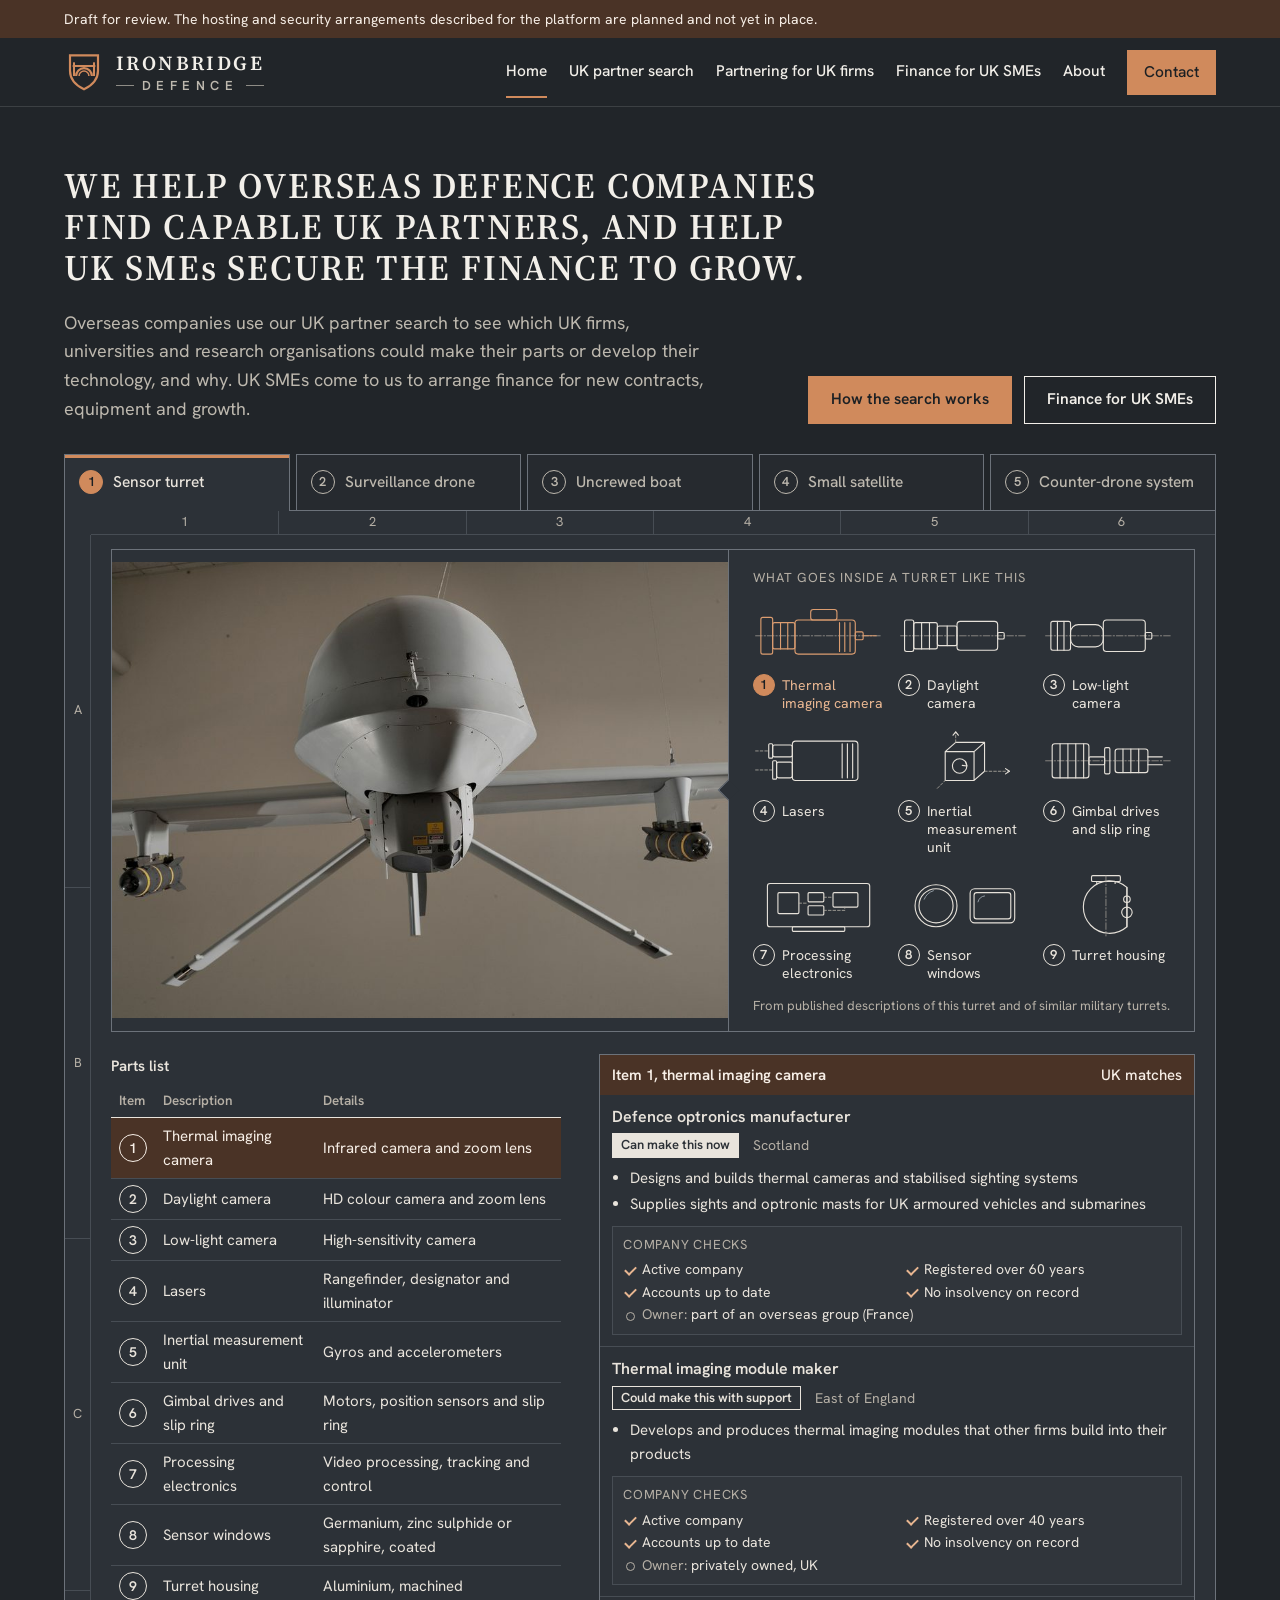
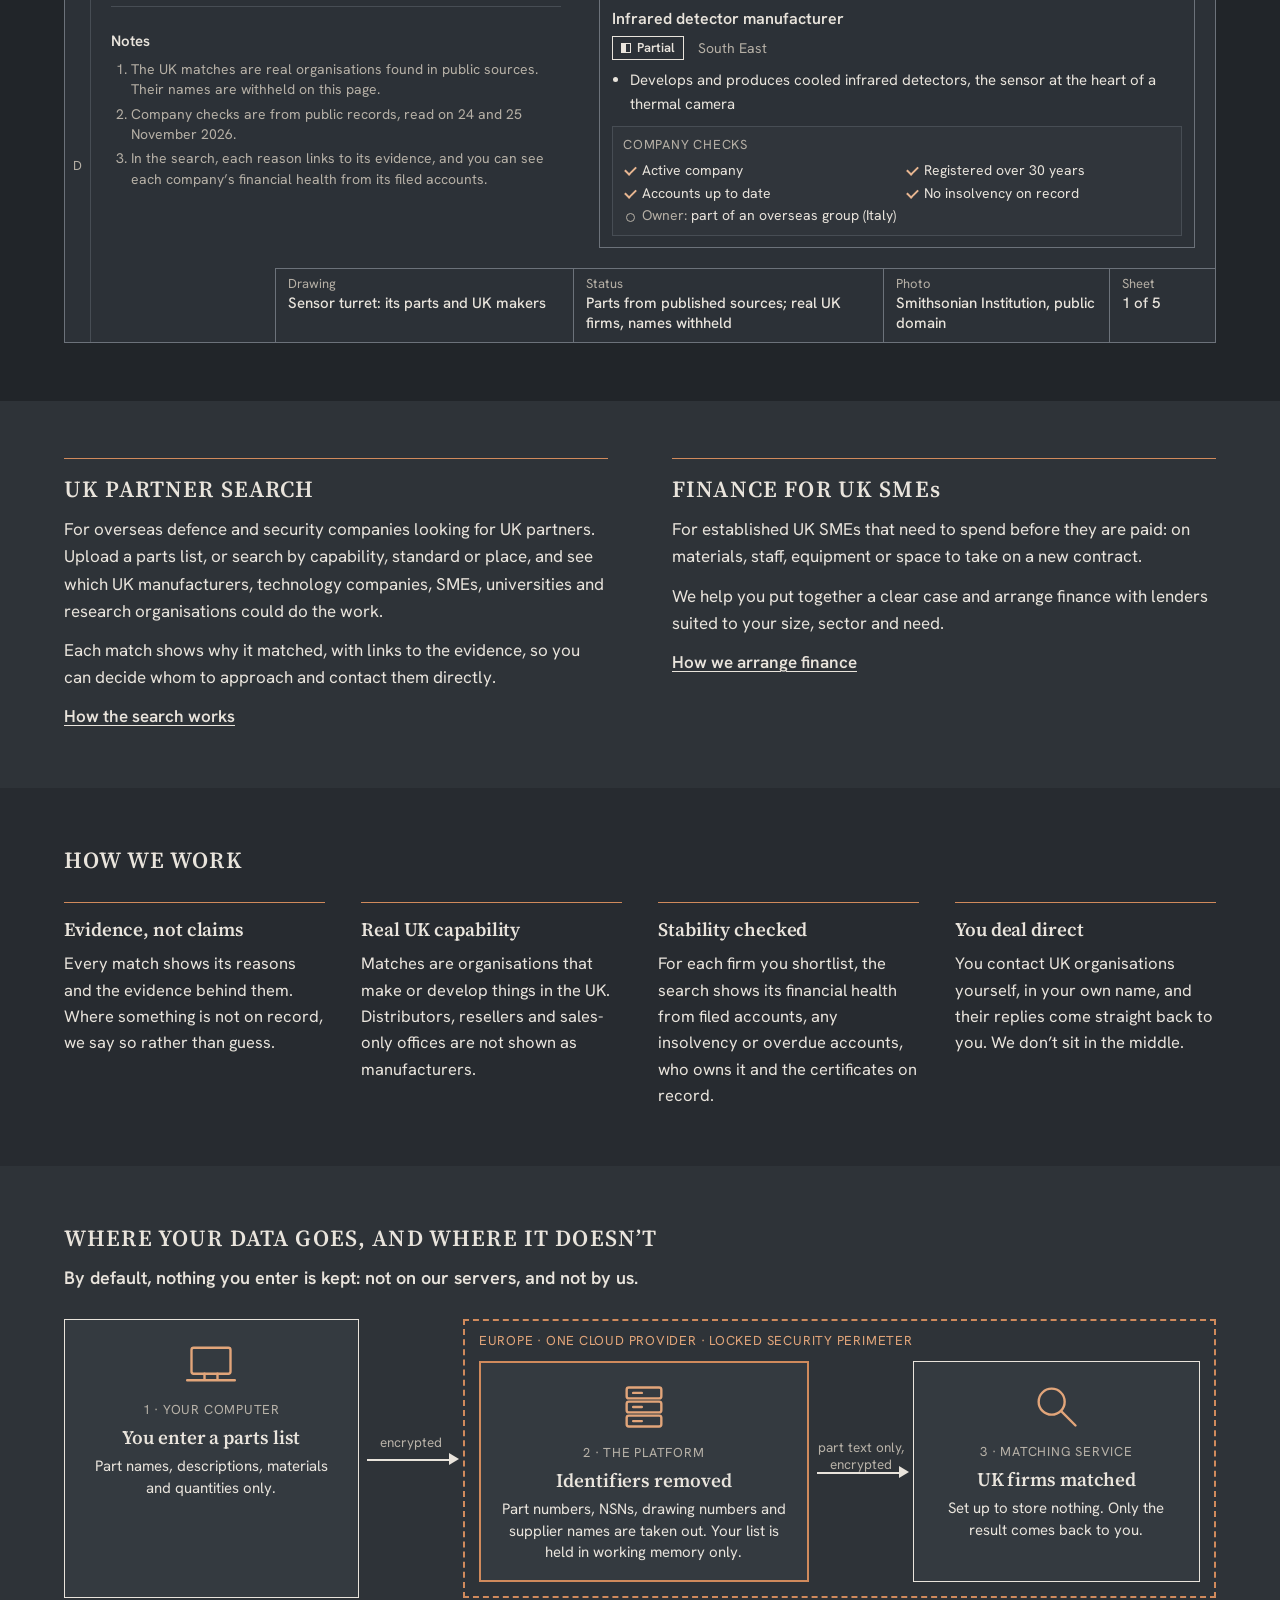
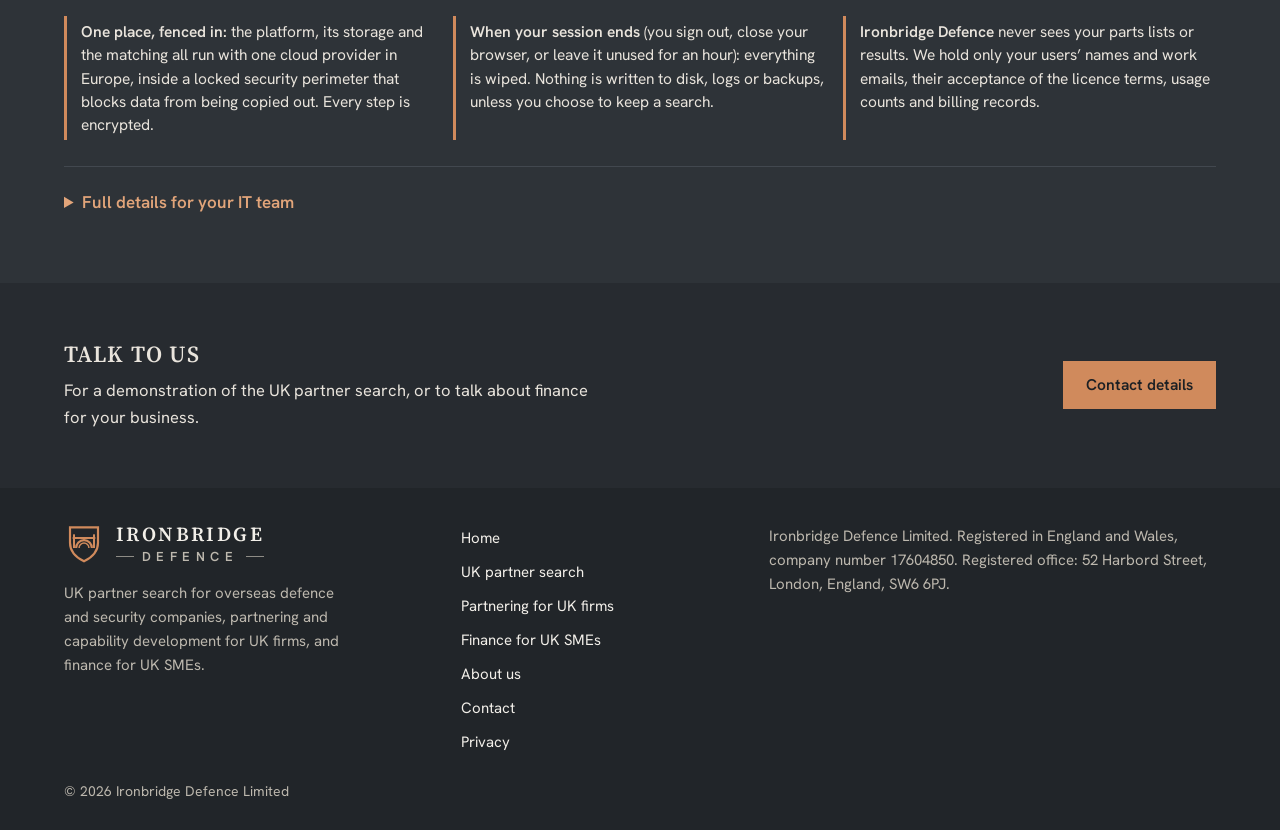
==== commit abe6df75: "Headings in capitals and a Home link in the menu - Page and section headings in spaced capitals, in " ====
--- a/index.html
+++ b/index.html
@@ -28,10 +28,10 @@
 <body>
 <a class="skip" href="#main">Skip to content</a>
 <p class="draft">Draft for review. The hosting and security arrangements described for the platform are planned and not yet in place.</p>
-<header class="top"><div class="wrap bar"><a class="brand" href="index.html" aria-label="Ironbridge Defence, home"><span class="bmark" aria-hidden="true"><svg viewBox="0 0 120 120" focusable="false"><path d="M18,10 H102 V56 C102,82 84,100 60,112 C36,100 18,82 18,56 Z" fill="none" stroke="currentColor" stroke-width="6.5" stroke-linejoin="miter"/><rect x="26" y="39" width="68" height="6" fill="currentColor"/><rect x="27" y="31" width="6" height="41" fill="currentColor"/><rect x="87" y="31" width="6" height="41" fill="currentColor"/><path d="M36.25,72.00 A23.75,23.75 0 0 1 83.75,72.00" fill="none" stroke="currentColor" stroke-width="6.5"/><path d="M45.25,72.00 A14.75,14.75 0 0 1 74.75,72.00" fill="none" stroke="currentColor" stroke-width="4.5"/></svg></span><span class="bwords" aria-hidden="true"><span class="bw1">IRONBRIDGE</span><span class="bw2"><i></i>DEFENCE<i></i></span></span></a><nav class="nav" aria-label="Main"><a href="uk-partner-search.html">UK partner search</a><a href="uk-firms.html">Partnering for UK firms</a><a href="finance.html">Finance for UK SMEs</a><a href="about.html">About</a><a class="navbtn" href="about.html#contact">Contact</a></nav></div></header>
+<header class="top"><div class="wrap bar"><a class="brand" href="index.html" aria-label="Ironbridge Defence, home"><span class="bmark" aria-hidden="true"><svg viewBox="0 0 120 120" focusable="false"><path d="M18,10 H102 V56 C102,82 84,100 60,112 C36,100 18,82 18,56 Z" fill="none" stroke="currentColor" stroke-width="6.5" stroke-linejoin="miter"/><rect x="26" y="39" width="68" height="6" fill="currentColor"/><rect x="27" y="31" width="6" height="41" fill="currentColor"/><rect x="87" y="31" width="6" height="41" fill="currentColor"/><path d="M36.25,72.00 A23.75,23.75 0 0 1 83.75,72.00" fill="none" stroke="currentColor" stroke-width="6.5"/><path d="M45.25,72.00 A14.75,14.75 0 0 1 74.75,72.00" fill="none" stroke="currentColor" stroke-width="4.5"/></svg></span><span class="bwords" aria-hidden="true"><span class="bw1">IRONBRIDGE</span><span class="bw2"><i></i>DEFENCE<i></i></span></span></a><nav class="nav" aria-label="Main"><a href="index.html" aria-current="page">Home</a><a href="uk-partner-search.html">UK partner search</a><a href="uk-firms.html">Partnering for UK firms</a><a href="finance.html">Finance for UK SMEs</a><a href="about.html">About</a><a class="navbtn" href="about.html#contact">Contact</a></nav></div></header>
 <main id="main">
 <section class="band"><div class="wrap hero">
-  <h1>We help overseas defence companies find capable UK partners, and help UK SMEs secure the finance to grow.</h1>
+  <h1>We help overseas defence companies find capable UK partners, and help UK SME<span class="lcs">s</span> secure the finance to grow.</h1>
   <p class="lede">Overseas companies use our UK partner search to see which UK firms, universities and research organisations could make their parts or develop their technology, and why. UK SMEs come to us to arrange finance for new contracts, equipment and growth.</p>
   <div class="actions"><a class="btn solid" href="uk-partner-search.html">How the search works</a><a class="btn" href="finance.html">Finance for UK SMEs</a></div>
   <div class="exset"><div class="extabs" role="tablist" aria-label="Example products" hidden><button class="extab" type="button" role="tab" id="tab-turret" aria-controls="ex-turret" aria-selected="true"><b>1</b><span>Sensor turret</span></button><button class="extab" type="button" role="tab" id="tab-drone" aria-controls="ex-drone" aria-selected="false"><b>2</b><span>Surveillance drone</span></button><button class="extab" type="button" role="tab" id="tab-usv" aria-controls="ex-usv" aria-selected="false"><b>3</b><span>Uncrewed boat</span></button><button class="extab" type="button" role="tab" id="tab-sat" aria-controls="ex-sat" aria-selected="false"><b>4</b><span>Small satellite</span></button><button class="extab" type="button" role="tab" id="tab-cuas" aria-controls="ex-cuas" aria-selected="false"><b>5</b><span>Counter-drone system</span></button></div><figure class="sheet pic expanel" id="ex-turret" aria-label="Example 1 of 5: sensor turret: its parts and uk makers"><div class="zt" aria-hidden="true"><span>1</span><span>2</span><span>3</span><span>4</span><span>5</span><span>6</span></div><div class="zl" aria-hidden="true"><span>A</span><span>B</span><span>C</span><span>D</span></div><div class="exfig"><div class="tphoto"><img src="img/ex-turret-900.jpg?v=20" srcset="img/ex-turret-900.jpg?v=20 900w, img/ex-turret-1800.jpg?v=20 1800w" sizes="(max-width: 900px) 92vw, 680px" width="1800" height="1334" alt="Photo of a military drone seen from the front, with its sensor turret under the nose and its wings either side." style="object-position:50% 50%"></div><div class="tparts"><p class="thead">What goes inside a turret like this</p><ol class="tgrid"><li class="tp sel"><svg viewBox="0 0 200 100" aria-hidden="true"><path class="cl" d="M4 50H196"/><rect x="12" y="22" width="18" height="56" rx="3"/><rect x="30" y="30" width="34" height="40" rx="3"/><path d="M42 30V70M53 30V70"/><rect x="64" y="26" width="92" height="52" rx="5"/><rect x="88" y="10" width="40" height="16" rx="4"/><path d="M132 30V74M140 30V74M148 30V74"/><rect x="156" y="44" width="12" height="12" rx="2"/><path d="M168 50H188"/></svg><p><b>1</b><span>Thermal imaging camera</span></p></li><li class="tp"><svg viewBox="0 0 200 100" aria-hidden="true"><path class="cl" d="M4 50H196"/><rect x="10" y="26" width="14" height="48" rx="3"/><rect x="24" y="30" width="36" height="40" rx="3"/><path d="M36 30V70M48 30V70"/><rect x="60" y="35" width="30" height="30" rx="3"/><path d="M75 35V65"/><rect x="90" y="28" width="62" height="44" rx="5"/><rect x="152" y="45" width="10" height="10" rx="2"/></svg><p><b>2</b><span>Daylight camera</span></p></li><li class="tp"><svg viewBox="0 0 200 100" aria-hidden="true"><path class="cl" d="M4 50H196"/><rect x="12" y="28" width="30" height="44" rx="3"/><path d="M22 28V72M32 28V72"/><rect x="42" y="33" width="50" height="34" rx="12"/><rect x="92" y="26" width="64" height="48" rx="5"/><rect x="156" y="45" width="10" height="10" rx="2"/></svg><p><b>3</b><span>Low-light camera</span></p></li><li class="tp"><svg viewBox="0 0 200 100" aria-hidden="true"><path class="bm" d="M4 35H24M4 64H30"/><rect x="24" y="24" width="6" height="22" rx="1.5"/><rect x="30" y="26" width="30" height="18" rx="3"/><rect x="30" y="50" width="6" height="28" rx="1.5"/><rect x="36" y="52" width="24" height="24" rx="3"/><rect x="60" y="20" width="100" height="60" rx="5"/><path d="M136 24V76M144 24V76M152 24V76"/></svg><p><b>4</b><span>Lasers</span></p></li><li class="tp"><svg viewBox="0 0 200 100" aria-hidden="true"><path d="M72 36H116V80H72Z M72 36 88 22H132L116 36 M116 80 132 66V22"/><circle cx="94" cy="58" r="11"/><path d="M103 51l2 7-7-1"/><path class="bm" d="M132 66H170M88 22V6M60 92 72 80"/><path d="M164 62l6 4-6 4M84 11l4-5 4 5"/></svg><p><b>5</b><span>Inertial measurement unit</span></p></li><li class="tp"><svg viewBox="0 0 200 100" aria-hidden="true"><path class="cl" d="M4 50H196"/><rect x="14" y="24" width="56" height="52" rx="4"/><path d="M26 24V76M38 24V76M50 24V76M62 24V76"/><rect x="70" y="44" width="24" height="12" rx="2"/><rect x="94" y="30" width="8" height="40" rx="2"/><rect x="110" y="32" width="50" height="36" rx="4"/><path d="M122 32V68M134 32V68M146 32V68M160 44H182M160 56H182"/></svg><p><b>6</b><span>Gimbal drives and slip ring</span></p></li><li class="tp"><svg viewBox="0 0 200 100" aria-hidden="true"><rect x="22" y="16" width="156" height="66" rx="4"/><rect x="38" y="30" width="32" height="32" rx="2"/><rect x="84" y="30" width="24" height="14" rx="1.5"/><rect x="84" y="50" width="24" height="14" rx="1.5"/><rect x="122" y="30" width="38" height="22" rx="2"/><rect x="60" y="82" width="80" height="7" rx="1.5"/><path class="bm" d="M70 46H84M108 37H122M108 57H140V52"/></svg><p><b>7</b><span>Processing electronics</span></p></li><li class="tp"><svg viewBox="0 0 200 100" aria-hidden="true"><circle cx="58" cy="50" r="32"/><circle cx="58" cy="50" r="26"/><path class="sh" d="M40 40Q44 30 54 27"/><rect x="110" y="24" width="68" height="52" rx="7"/><rect x="116" y="30" width="56" height="40" rx="4"/><path class="sh" d="M122 44Q124 36 132 35"/></svg><p><b>8</b><span>Sensor windows</span></p></li><li class="tp"><svg viewBox="0 0 200 100" aria-hidden="true"><path d="M128 22A40 40 0 1 0 128 82Z"/><path d="M128 22V82"/><rect x="74" y="4" width="44" height="9" rx="2"/><path d="M82 13V16M110 13V16"/><path class="cl" d="M96 4V96"/><circle cx="128" cy="40" r="5"/><circle cx="128" cy="60" r="8"/></svg><p><b>9</b><span>Turret housing</span></p></li></ol><p class="tsrc">From published descriptions of this turret and of similar military turrets.</p></div></div><div class="sgrid two-up"><div class="bomcell"><table class="bom"><caption>Parts list</caption><thead><tr><th>Item</th><th>Description</th><th>Details</th></tr></thead><tbody><tr class="sel"><td><span class="bl">1</span></td><td>Thermal imaging camera</td><td>Infrared camera and zoom lens</td></tr><tr><td><span class="bl">2</span></td><td>Daylight camera</td><td>HD colour camera and zoom lens</td></tr><tr><td><span class="bl">3</span></td><td>Low-light camera</td><td>High-sensitivity camera</td></tr><tr><td><span class="bl">4</span></td><td>Lasers</td><td>Rangefinder, designator and illuminator</td></tr><tr><td><span class="bl">5</span></td><td>Inertial measurement unit</td><td>Gyros and accelerometers</td></tr><tr><td><span class="bl">6</span></td><td>Gimbal drives and slip ring</td><td>Motors, position sensors and slip ring</td></tr><tr><td><span class="bl">7</span></td><td>Processing electronics</td><td>Video processing, tracking and control</td></tr><tr><td><span class="bl">8</span></td><td>Sensor windows</td><td>Germanium, zinc sulphide or sapphire, coated</td></tr><tr><td><span class="bl">9</span></td><td>Turret housing</td><td>Aluminium, machined</td></tr></tbody></table></div><div class="matchcell"><div class="match" aria-label="UK matches for item 1, the thermal imaging camera"><p class="mh">Item 1, thermal imaging camera<span>UK matches</span></p><div class="firm"><p class="fn">Defence optronics manufacturer</p><p class="fm"><span class="chip a">Can make this now</span><span>Scotland</span></p><ul class="why"><li>Designs and builds thermal cameras and stabilised sighting systems</li><li>Supplies sights and optronic masts for UK armoured vehicles and submarines</li></ul><div class="chkbox"><p class="chh">Company checks</p><ul class="chk"><li class="ok">Active company</li><li class="ok">Registered over 60 years</li><li class="ok">Accounts up to date</li><li class="ok">No insolvency on record</li><li class="own"><span>Owner:</span> part of an overseas group (France)</li></ul></div></div><div class="firm"><p class="fn">Thermal imaging module maker</p><p class="fm"><span class="chip">Could make this with support</span><span>East of England</span></p><ul class="why"><li>Develops and produces thermal imaging modules that other firms build into their products</li></ul><div class="chkbox"><p class="chh">Company checks</p><ul class="chk"><li class="ok">Active company</li><li class="ok">Registered over 40 years</li><li class="ok">Accounts up to date</li><li class="ok">No insolvency on record</li><li class="own"><span>Owner:</span> privately owned, UK</li></ul></div></div><div class="firm"><p class="fn">Infrared detector manufacturer</p><p class="fm"><span class="chip"><i class="half"></i>Partial</span><span>South East</span></p><ul class="why"><li>Develops and produces cooled infrared detectors, the sensor at the heart of a thermal camera</li></ul><div class="chkbox"><p class="chh">Company checks</p><ul class="chk"><li class="ok">Active company</li><li class="ok">Registered over 30 years</li><li class="ok">Accounts up to date</li><li class="ok">No insolvency on record</li><li class="own"><span>Owner:</span> part of an overseas group (Italy)</li></ul></div></div></div></div><div class="notes"><p class="nh">Notes</p><ol><li>The UK matches are real organisations found in public sources. Their names are withheld on this page.</li><li>Company checks are from public records, read on 24 and 25 November 2026.</li><li>In the search, each reason links to its evidence, and you can see each company’s financial health from its filed accounts.</li></ol></div></div><div class="tb photo"><div><span>Drawing</span><b>Sensor turret: its parts and UK makers</b></div><div><span>Status</span><b>Parts from published sources; real UK firms, names withheld</b></div><div><span>Photo</span><b>Smithsonian Institution, public domain</b></div><div><span>Sheet</span><b>1 of 5</b></div></div></figure><figure class="sheet pic expanel" id="ex-drone" aria-label="Example 2 of 5: surveillance drone: its parts and uk makers"><div class="zt" aria-hidden="true"><span>1</span><span>2</span><span>3</span><span>4</span><span>5</span><span>6</span></div><div class="zl" aria-hidden="true"><span>A</span><span>B</span><span>C</span><span>D</span></div><div class="exfig"><div class="tphoto"><img src="img/ex-drone-900.jpg?v=20" srcset="img/ex-drone-900.jpg?v=20 900w, img/ex-drone-1800.jpg?v=20 1800w" sizes="(max-width: 900px) 92vw, 680px" width="1800" height="1334" alt="Photo of a military surveillance drone on its launch catapult in the desert, ready for take-off." loading="lazy" style="object-position:50% 50%"></div><div class="tparts"><p class="thead">The parts of a drone like this</p><ol class="tgrid"><li class="tp"><svg viewBox="0 0 200 100" aria-hidden="true"><path class="cl" d="M100 2V98"/><path d="M94 40 14 58V68L94 54M106 40 186 58V68L106 54"/><rect x="94" y="8" width="12" height="78" rx="6"/><rect x="10" y="57" width="4" height="12" rx="1.5"/><rect x="186" y="57" width="4" height="12" rx="1.5"/><circle cx="100" cy="17" r="3.5"/><path d="M86 91H114"/><circle cx="100" cy="90" r="2.5"/><path class="sh" d="M18 64.3 52 58.4M182 64.3 148 58.4"/></svg><p><b>1</b><span>Airframe and wings</span></p></li><li class="tp sel"><svg viewBox="0 0 200 100" aria-hidden="true"><path class="cl" d="M4 50H196"/><path class="bm" d="M14 57H52"/><rect x="52" y="39" width="44" height="22" rx="6"/><rect x="60" y="13" width="28" height="26" rx="3"/><path d="M60 19H88M60 25H88M60 31H88"/><rect x="70" y="5" width="8" height="8" rx="1.5"/><path class="bm" d="M88 22H104V34"/><rect x="96" y="45" width="18" height="10" rx="2"/><rect x="114" y="40" width="12" height="20" rx="4"/><path d="M119 40C115 28 116 16 120 6C124 16 125 28 121 40Z"/><path d="M119 60C115 72 116 84 120 94C124 84 125 72 121 60Z"/></svg><p><b>2</b><span>Engine</span></p></li><li class="tp"><svg viewBox="0 0 200 100" aria-hidden="true"><path class="bm" d="M66 14Q82 3 98 14M73 19Q82 13 91 19"/><rect x="64" y="22" width="36" height="16" rx="2"/><rect x="74" y="26" width="16" height="8" rx="1"/><rect x="30" y="38" width="112" height="46" rx="4"/><rect x="44" y="50" width="26" height="24" rx="2"/><rect x="80" y="50" width="20" height="10" rx="1.5"/><rect x="80" y="64" width="20" height="10" rx="1.5"/><rect x="110" y="50" width="20" height="24" rx="2"/><rect x="142" y="48" width="10" height="8" rx="1.5"/><rect x="142" y="64" width="10" height="8" rx="1.5"/></svg><p><b>3</b><span>Avionics</span></p></li><li class="tp"><svg viewBox="0 0 200 100" aria-hidden="true"><rect x="34" y="44" width="92" height="40" rx="4"/><path d="M48 52V76M56 52V76M64 52V76"/><circle cx="96" cy="64" r="7"/><circle cx="112" cy="64" r="5"/><path d="M126 74H140"/><rect x="140" y="62" width="10" height="22" rx="2"/><path d="M145 62V12"/><path class="bm" d="M156 20Q166 31 156 42M164 12Q181 31 164 50"/></svg><p><b>4</b><span>Datalinks</span></p></li><li class="tp"><svg viewBox="0 0 200 100" aria-hidden="true"><rect x="70" y="6" width="60" height="8" rx="2"/><rect x="90" y="14" width="20" height="14" rx="2"/><circle cx="100" cy="58" r="30"/><circle cx="88" cy="60" r="9"/><circle cx="88" cy="60" r="4.5"/><rect x="103" y="51" width="18" height="18" rx="3"/><path class="sh" d="M79 41Q85 33 96 31"/></svg><p><b>5</b><span>Camera turret</span></p></li><li class="tp"><svg viewBox="0 0 200 100" aria-hidden="true"><path d="M36 60 180 6 182 12 38 66Z"/><rect x="26" y="66" width="118" height="8" rx="2"/><circle cx="48" cy="83" r="9"/><circle cx="48" cy="83" r="3.5"/><circle cx="122" cy="83" r="9"/><circle cx="122" cy="83" r="3.5"/><path d="M26 70H12"/><circle cx="10" cy="70" r="2"/><path d="M104 66V41.3M136 66V29.3"/><rect x="108" y="52" width="24" height="12" rx="6"/><g transform="rotate(-20.6 146.6 12.6)"><rect x="129.6" y="8.6" width="34" height="8" rx="4"/><path d="M138 8.6 135 0H141L145 8.6"/><path d="M127 5V20"/></g></svg><p><b>6</b><span>Launcher</span></p></li><li class="tp"><svg viewBox="0 0 200 100" aria-hidden="true"><rect x="18" y="80" width="58" height="7" rx="2"/><circle cx="32" cy="91" r="5"/><circle cx="62" cy="91" r="5"/><rect x="40" y="26" width="6" height="54" rx="2"/><path d="M46 28 152 6M46 40 152 6"/><path class="bm" d="M152 6V94"/><path d="M94 58H152M94 58V49M152 58V49"/><circle cx="123" cy="59" r="5"/><path class="sh" d="M152 49 157 45"/></svg><p><b>7</b><span>Recovery system</span></p></li><li class="tp"><svg viewBox="0 0 200 100" aria-hidden="true"><rect x="24" y="20" width="98" height="64" rx="5"/><rect x="32" y="28" width="82" height="48" rx="2"/><path class="sh" d="M42 66 58 50 74 56 92 38 106 42"/><circle cx="92" cy="38" r="3"/><path class="bm" d="M122 54H136"/><rect x="136" y="38" width="46" height="34" rx="12"/><circle cx="150" cy="55" r="6"/><circle cx="168" cy="55" r="6"/></svg><p><b>8</b><span>Ground control station</span></p></li></ol><p class="tsrc">From the maker’s published details for this type of drone, and a US Air Force fact sheet.</p></div></div><div class="sgrid two-up"><div class="bomcell"><table class="bom"><caption>Parts list</caption><thead><tr><th>Item</th><th>Description</th><th>Details</th></tr></thead><tbody><tr><td><span class="bl">1</span></td><td>Airframe and wings</td><td>3.1 m wingspan; up to 28 kg at take-off</td></tr><tr class="sel"><td><span class="bl">2</span></td><td>Engine</td><td>Heavy fuel (JP‑5 or JP‑8) or petrol; over 18 hours’ flight</td></tr><tr><td><span class="bl">3</span></td><td>Avionics</td><td>Flight control and satellite navigation, resilient to GPS jamming</td></tr><tr><td><span class="bl">4</span></td><td>Datalinks</td><td>Encrypted digital video and control links</td></tr><tr><td><span class="bl">5</span></td><td>Camera turret</td><td>Day and infrared cameras, in the nose</td></tr><tr><td><span class="bl">6</span></td><td>Launcher</td><td>A catapult on wheels, so no runway is needed</td></tr><tr><td><span class="bl">7</span></td><td>Recovery system</td><td>A hook on the wingtip catches a rope hanging from a pole</td></tr><tr><td><span class="bl">8</span></td><td>Ground control station</td><td>Small and modular; used from vehicles, on land or on ships</td></tr></tbody></table></div><div class="matchcell"><div class="match" aria-label="UK matches for item 2, the engine"><p class="mh">Item 2, engine<span>UK matches</span></p><div class="firm"><p class="fn">Rotary engine maker</p><p class="fm"><span class="chip a">Can make this now</span><span>West Midlands</span></p><ul class="why"><li>Designs and makes rotary engines for drones, at one site in the UK</li><li>Has a heavy-fuel engine for military drones, developed under a US Army research contract</li><li>Launched a 2 kg, 3.7 kW engine in 2024 that runs on petrol or jet fuel (JP‑5, JP‑8)</li><li>Certified to AS9100, the aerospace quality standard</li></ul><div class="chkbox"><p class="chh">Company checks</p><ul class="chk"><li class="ok">Active company</li><li class="ok">Registered over 10 years</li><li class="ok">Accounts up to date</li><li class="ok">No insolvency on record</li><li class="own"><span>Owner:</span> privately owned, UK</li></ul></div></div></div></div><div class="notes"><p class="nh">Notes</p><ol><li>The UK matches are real organisations found in public sources. Their names are withheld on this page.</li><li>Company checks are from public records, read on 24 and 25 November 2026.</li><li>In the search, each reason links to its evidence, and you can see each company’s financial health from its filed accounts.</li></ol></div></div><div class="tb photo"><div><span>Drawing</span><b>Surveillance drone: its parts and UK makers</b></div><div><span>Status</span><b>Parts from published sources; real UK firms, names withheld</b></div><div><span>Photo</span><b>US Marine Corps, public domain</b></div><div><span>Sheet</span><b>2 of 5</b></div></div></figure><figure class="sheet pic expanel" id="ex-usv" aria-label="Example 3 of 5: uncrewed boat: its parts and uk makers"><div class="zt" aria-hidden="true"><span>1</span><span>2</span><span>3</span><span>4</span><span>5</span><span>6</span></div><div class="zl" aria-hidden="true"><span>A</span><span>B</span><span>C</span><span>D</span></div><div class="exfig"><div class="tphoto"><img src="img/ex-usv-900.jpg?v=20" srcset="img/ex-usv-900.jpg?v=20 900w, img/ex-usv-1800.jpg?v=20 1800w" sizes="(max-width: 900px) 92vw, 680px" width="1800" height="1334" alt="Photo of a small uncrewed military boat at sea, with a mast carrying radar, a camera and antennas." loading="lazy" style="object-position:50% 50%"></div><div class="tparts"><p class="thead">The parts of a boat like this</p><ol class="tgrid"><li class="tp sel"><svg viewBox="0 0 200 100" aria-hidden="true"><path class="bm" d="M4 64H196"/><path d="M10 32H166Q182 30 194 18L190 32Q180 70 140 80H22Q10 80 10 70Z"/><rect x="12" y="37" width="164" height="12" rx="6"/><path class="sh" d="M24 58H150"/><path d="M40 32V26H64V32M120 32V27H132V32"/></svg><p><b>1</b><span>Hull and deck</span></p></li><li class="tp"><svg viewBox="0 0 200 100" aria-hidden="true"><path class="bm" d="M100 30 196 54"/><path d="M34 26V18H74V26"/><rect x="22" y="26" width="64" height="38" rx="4"/><path d="M22 36H86"/><rect x="86" y="34" width="20" height="24" rx="3"/><path d="M106 46 164 62"/><path d="M168 63C162 52 164 42 171 38C176 45 174 55 168 63Z"/><path d="M168 63C174 72 172 82 165 86C160 79 162 70 168 63Z"/></svg><p><b>2</b><span>Engine and drive</span></p></li><li class="tp"><svg viewBox="0 0 200 100" aria-hidden="true"><path d="M44 24V14M56 24V14M68 24V14M80 24V14M92 24V14M104 24V14M116 24V14M128 24V14M140 24V14M152 24V14"/><rect x="32" y="24" width="136" height="60" rx="6"/><path d="M32 38H168"/><circle cx="66" cy="62" r="10"/><circle cx="66" cy="62" r="4"/><circle cx="100" cy="62" r="10"/><circle cx="100" cy="62" r="4"/><circle cx="134" cy="62" r="10"/><circle cx="134" cy="62" r="4"/></svg><p><b>3</b><span>Autonomy computer</span></p></li><li class="tp"><svg viewBox="0 0 200 100" aria-hidden="true"><rect x="18" y="52" width="62" height="34" rx="3"/><path d="M28 62H58M28 70H58"/><circle cx="68" cy="77" r="5"/><path class="bm" d="M73 77H112V58"/><rect x="104" y="52" width="80" height="6" rx="2"/><rect x="118" y="38" width="7" height="14" rx="2"/><rect x="163" y="38" width="7" height="14" rx="2"/><path d="M121.5 38V6M166.5 38V6"/><path class="bm" d="M112 8Q104 16 112 24M176 8Q184 16 176 24"/></svg><p><b>4</b><span>Communications</span></p></li><li class="tp"><svg viewBox="0 0 200 100" aria-hidden="true"><path d="M50 62Q50 30 100 28Q150 30 150 62Z"/><rect x="46" y="62" width="108" height="10" rx="3"/><rect x="88" y="72" width="24" height="16" rx="2"/><path class="sh" d="M62 52Q66 38 84 34"/><path class="bm" d="M160 36Q172 47 160 58M168 28Q186 47 168 66"/></svg><p><b>5</b><span>Radar</span></p></li><li class="tp"><svg viewBox="0 0 200 100" aria-hidden="true"><rect x="80" y="74" width="40" height="14" rx="3"/><path d="M88 74V64H112V74"/><rect x="66" y="24" width="68" height="40" rx="14"/><circle cx="86" cy="44" r="10"/><circle cx="86" cy="44" r="5"/><circle cx="114" cy="44" r="7"/><circle cx="114" cy="44" r="3"/><path class="sh" d="M74 33Q78 28 86 27"/></svg><p><b>6</b><span>Camera</span></p></li><li class="tp"><svg viewBox="0 0 200 100" aria-hidden="true"><rect x="70" y="4" width="60" height="7" rx="2"/><path d="M80 11 60 90M120 11 140 90"/><path d="M73.2 38H126.8M66.1 66H133.9"/><path class="sh" d="M80 11 126.8 38M120 11 73.2 38M73.2 38 133.9 66M126.8 38 66.1 66M66.1 66 140 90M133.9 66 60 90"/><path d="M54 90H66M134 90H146"/></svg><p><b>7</b><span>Mast</span></p></li><li class="tp"><svg viewBox="0 0 200 100" aria-hidden="true"><path class="bm" d="M130 6V34"/><path d="M124 28 130 36 136 28"/><rect x="36" y="36" width="58" height="32" rx="3"/><path d="M36 46H94"/><rect x="106" y="46" width="48" height="22" rx="3"/><rect x="16" y="68" width="168" height="10" rx="2"/><circle cx="26" cy="73" r="2.5"/><circle cx="174" cy="73" r="2.5"/></svg><p><b>8</b><span>Payload space</span></p></li></ol><p class="tsrc">From published descriptions of this boat, and the photo.</p></div></div><div class="sgrid two-up"><div class="bomcell"><table class="bom"><caption>Parts list</caption><thead><tr><th>Item</th><th>Description</th><th>Details</th></tr></thead><tbody><tr class="sel"><td><span class="bl">1</span></td><td>Hull and deck</td><td>Small boat hull, 4.8 metres long</td></tr><tr><td><span class="bl">2</span></td><td>Engine and drive</td><td>Range of 700 nautical miles at 22 knots</td></tr><tr><td><span class="bl">3</span></td><td>Autonomy computer</td><td>Computing equipment in a modular enclosure</td></tr><tr><td><span class="bl">4</span></td><td>Communications</td><td>Radio equipment and antennas</td></tr><tr><td><span class="bl">5</span></td><td>Radar</td><td>Finds a target for the boat to follow</td></tr><tr><td><span class="bl">6</span></td><td>Camera</td><td>On the mast, above the radar</td></tr><tr><td><span class="bl">7</span></td><td>Mast</td><td>Frame that carries the sensors</td></tr><tr><td><span class="bl">8</span></td><td>Payload space</td><td>Up to about 450 kg of equipment</td></tr></tbody></table></div><div class="matchcell"><div class="match" aria-label="UK matches for item 1, the hull and deck"><p class="mh">Item 1, hull and deck<span>UK matches</span></p><div class="firm"><p class="fn">Boatbuilder</p><p class="fm"><span class="chip a">Can make this now</span><span>Wales</span></p><ul class="why"><li>Builds aluminium, steel and GRP boats up to 24 metres for military and commercial clients</li><li>Designs, engineers and fabricates at its own yard</li></ul><div class="chkbox"><p class="chh">Company checks</p><ul class="chk"><li class="ok">Active company</li><li class="ok">Registered over 50 years</li><li class="ok">Accounts up to date</li><li class="ok">No insolvency on record</li><li class="own"><span>Owner:</span> part of a UK private group</li></ul></div></div><div class="firm"><p class="fn">Patrol boat builder</p><p class="fm"><span class="chip a">Can make this now</span><span>North West</span></p><ul class="why"><li>Builds aluminium and composite boats from 5 to 24 metres at its own shipyard</li><li>Won a UK Ministry of Defence contract for 18 police patrol craft</li></ul><div class="chkbox"><p class="chh">Company checks</p><ul class="chk"><li class="ok">Active company</li><li class="ok">Registered over 20 years</li><li class="ok">Accounts up to date</li><li class="ok">No insolvency on record</li><li class="own"><span>Owner:</span> privately owned, UK</li></ul></div></div></div></div><div class="notes"><p class="nh">Notes</p><ol><li>The UK matches are real organisations found in public sources. Their names are withheld on this page.</li><li>Company checks are from public records, read on 24 and 25 November 2026.</li><li>In the search, each reason links to its evidence, and you can see each company’s financial health from its filed accounts.</li></ol></div></div><div class="tb photo"><div><span>Drawing</span><b>Uncrewed boat: its parts and UK makers</b></div><div><span>Status</span><b>Parts from published sources; real UK firms, names withheld</b></div><div><span>Photo</span><b>US Navy, public domain</b></div><div><span>Sheet</span><b>3 of 5</b></div></div></figure><figure class="sheet pic expanel" id="ex-sat" aria-label="Example 4 of 5: small satellite: its parts and uk makers"><div class="zt" aria-hidden="true"><span>1</span><span>2</span><span>3</span><span>4</span><span>5</span><span>6</span></div><div class="zl" aria-hidden="true"><span>A</span><span>B</span><span>C</span><span>D</span></div><div class="exfig"><div class="tphoto"><img src="img/ex-sat-900.jpg?v=20" srcset="img/ex-sat-900.jpg?v=20 900w, img/ex-sat-1800.jpg?v=20 1800w" sizes="(max-width: 900px) 92vw, 680px" width="1800" height="1334" alt="Photo of two small satellites in orbit just after their release, with the Earth below." loading="lazy" style="object-position:50% 50%"></div><div class="tparts"><p class="thead">The parts of a small satellite like these</p><ol class="tgrid"><li class="tp"><svg viewBox="0 0 200 100" aria-hidden="true"><path d="M24 40H56V72H24Z"/><path d="M24 40 136 18H168L56 40M168 18V50L56 72"/><rect x="29" y="45" width="22" height="22" rx="1"/><path class="sh" d="M61.3 32.7H93.3V64.7M98.7 25.3H130.7V57.3"/></svg><p><b>1</b><span>Structure</span></p></li><li class="tp"><svg viewBox="0 0 200 100" aria-hidden="true"><rect x="14" y="32" width="38" height="36" rx="2"/><path d="M52 44H60M52 56H60"/><rect x="60" y="20" width="126" height="60" rx="2"/><path d="M91.5 20V80M123 20V80M154.5 20V80M60 50H186"/></svg><p><b>2</b><span>Solar panels</span></p></li><li class="tp sel"><svg viewBox="0 0 200 100" aria-hidden="true"><rect x="18" y="16" width="92" height="68" rx="4"/><circle cx="26" cy="24" r="3"/><circle cx="102" cy="24" r="3"/><circle cx="26" cy="76" r="3"/><circle cx="102" cy="76" r="3"/><rect x="38" y="34" width="26" height="22" rx="2"/><rect x="72" y="34" width="22" height="12" rx="1.5"/><rect x="72" y="52" width="22" height="12" rx="1.5"/><path class="bm" d="M110 50H122"/><rect x="124" y="26" width="58" height="20" rx="10"/><rect x="124" y="54" width="58" height="20" rx="10"/><rect x="182" y="32" width="5" height="8" rx="1"/><rect x="182" y="60" width="5" height="8" rx="1"/></svg><p><b>3</b><span>Power system and batteries</span></p></li><li class="tp"><svg viewBox="0 0 200 100" aria-hidden="true"><rect x="36" y="12" width="128" height="76" rx="4"/><circle cx="44" cy="20" r="3"/><circle cx="156" cy="20" r="3"/><circle cx="44" cy="80" r="3"/><circle cx="156" cy="80" r="3"/><rect x="58" y="18" width="84" height="8" rx="1.5"/><path d="M66 18V26M74 18V26M82 18V26M90 18V26M98 18V26M106 18V26M114 18V26M122 18V26M130 18V26"/><rect x="82" y="40" width="36" height="34" rx="2"/><path d="M88 40V36M96 40V36M104 40V36M112 40V36M88 74V78M96 74V78M104 74V78M112 74V78"/><rect x="50" y="44" width="20" height="10" rx="1.5"/><rect x="50" y="60" width="20" height="10" rx="1.5"/><rect x="130" y="44" width="20" height="26" rx="1.5"/></svg><p><b>4</b><span>On-board computer</span></p></li><li class="tp"><svg viewBox="0 0 200 100" aria-hidden="true"><rect x="18" y="52" width="76" height="34" rx="3"/><rect x="28" y="60" width="22" height="18" rx="1.5"/><circle cx="80" cy="69" r="5"/><path class="bm" d="M85 69H110"/><rect x="110" y="58" width="40" height="22" rx="2"/><path d="M122 58C122 34 146 16 188 12M140 58C142 42 160 32 192 32"/></svg><p><b>5</b><span>Radio and antennas</span></p></li><li class="tp"><svg viewBox="0 0 200 100" aria-hidden="true"><rect x="46" y="16" width="108" height="68" rx="8"/><circle cx="100" cy="50" r="25"/><circle cx="100" cy="50" r="17"/><circle cx="100" cy="50" r="5"/><path class="bm" d="M115 22A32 32 0 0 1 115 78"/><path d="M107 75 115 78 113 70"/></svg><p><b>6</b><span>Attitude control</span></p></li><li class="tp"><svg viewBox="0 0 200 100" aria-hidden="true"><path class="cl" d="M4 50H196"/><rect x="20" y="30" width="22" height="40" rx="3"/><rect x="42" y="34" width="58" height="32" rx="3"/><path d="M56 34V66M70 34V66M84 34V66"/><rect x="100" y="24" width="56" height="52" rx="4"/><rect x="156" y="30" width="7" height="40" rx="1.5"/><path d="M163 42H182M163 58H182"/></svg><p><b>7</b><span>Payload</span></p></li><li class="tp"><svg viewBox="0 0 200 100" aria-hidden="true"><rect x="16" y="60" width="78" height="12" rx="2"/><path d="M104 62 155.8 24.4 162.8 34.1 111 71.7Z"/><circle cx="99" cy="66" r="5"/><circle class="sh" cx="99" cy="66" r="10"/><path class="bm" d="M179 66A80 80 0 0 0 171 30"/><path d="M165 35 171 29 175 37"/></svg><p><b>8</b><span>Deployment mechanisms</span></p></li></ol><p class="tsrc">From NASA’s published guides to small satellites, and the photo.</p></div></div><div class="sgrid two-up"><div class="bomcell"><table class="bom"><caption>Parts list</caption><thead><tr><th>Item</th><th>Description</th><th>Details</th></tr></thead><tbody><tr><td><span class="bl">1</span></td><td>Structure</td><td>Frame in standard CubeSat sizes</td></tr><tr><td><span class="bl">2</span></td><td>Solar panels</td><td>Fixed to the body, or folding out</td></tr><tr class="sel"><td><span class="bl">3</span></td><td>Power system and batteries</td><td>Charges, stores and distributes power</td></tr><tr><td><span class="bl">4</span></td><td>On-board computer</td><td>Runs the satellite and stores its data</td></tr><tr><td><span class="bl">5</span></td><td>Radio and antennas</td><td>Antennas that unfold in orbit</td></tr><tr><td><span class="bl">6</span></td><td>Attitude control</td><td>Keeps the satellite steady and pointed</td></tr><tr><td><span class="bl">7</span></td><td>Payload</td><td>The mission’s camera or instrument</td></tr><tr><td><span class="bl">8</span></td><td>Deployment mechanisms</td><td>Hinges and releases for panels and antennas</td></tr></tbody></table></div><div class="matchcell"><div class="match" aria-label="UK matches for item 3, the power system and batteries"><p class="mh">Item 3, power system and batteries<span>UK matches</span></p><div class="firm"><p class="fn">Small satellite maker</p><p class="fm"><span class="chip a">Can make this now</span><span>Scotland</span></p><ul class="why"><li>Supplies its own range of power systems for small satellites</li><li>Develops solar panels for spacecraft in Glasgow</li></ul><div class="chkbox"><p class="chh">Company checks</p><ul class="chk"><li class="ok">Active company</li><li class="ok">Registered over 20 years</li><li class="ok">Accounts up to date</li><li class="ok">No insolvency on record</li><li class="own"><span>Owner:</span> part of an overseas group (Sweden)</li></ul></div></div><div class="firm"><p class="fn">Satellite manufacturer</p><p class="fm"><span class="chip">Could make this with support</span><span>South East</span></p><ul class="why"><li>Designs, builds and tests complete small satellites, about 70 so far for 22 countries</li></ul><div class="chkbox"><p class="chh">Company checks</p><ul class="chk"><li class="ok">Active company</li><li class="ok">Registered over 40 years</li><li class="ok">Accounts up to date</li><li class="ok">No insolvency on record</li><li class="own"><span>Owner:</span> part of a European aerospace group</li></ul></div></div></div></div><div class="notes"><p class="nh">Notes</p><ol><li>The UK matches are real organisations found in public sources. Their names are withheld on this page.</li><li>Company checks are from public records, read on 24 and 25 November 2026.</li><li>In the search, each reason links to its evidence, and you can see each company’s financial health from its filed accounts.</li></ol></div></div><div class="tb photo"><div><span>Drawing</span><b>Small satellite: its parts and UK makers</b></div><div><span>Status</span><b>Parts from published sources; real UK firms, names withheld</b></div><div><span>Photo</span><b>NASA, public domain</b></div><div><span>Sheet</span><b>4 of 5</b></div></div></figure><figure class="sheet pic expanel" id="ex-cuas" aria-label="Example 5 of 5: counter-drone system: its parts and uk makers"><div class="zt" aria-hidden="true"><span>1</span><span>2</span><span>3</span><span>4</span><span>5</span><span>6</span></div><div class="zl" aria-hidden="true"><span>A</span><span>B</span><span>C</span><span>D</span></div><div class="exfig"><div class="tphoto"><img src="img/ex-cuas-900.jpg?v=20" srcset="img/ex-cuas-900.jpg?v=20 900w, img/ex-cuas-1800.jpg?v=20 1800w" sizes="(max-width: 900px) 92vw, 680px" width="1800" height="1334" alt="Photo of a military counter-drone vehicle, with radar panels, a camera and antennas on a mast above the cab." loading="lazy" style="object-position:50% 50%"></div><div class="tparts"><p class="thead">The parts of a system like this</p><ol class="tgrid"><li class="tp"><svg viewBox="0 0 200 100" aria-hidden="true"><circle cx="46" cy="76" r="14"/><circle cx="46" cy="76" r="6"/><circle cx="154" cy="76" r="14"/><circle cx="154" cy="76" r="6"/><path d="M14 62H32M60 62H140M168 62H186V48L160 40H44L22 48Z"/><path d="M56 40V18H150V40M56 18 44 40M150 18 160 40"/><path d="M98 18V40"/></svg><p><b>1</b><span>Vehicles</span></p></li><li class="tp sel"><svg viewBox="0 0 200 100" aria-hidden="true"><rect x="92" y="8" width="16" height="20" rx="3"/><path d="M100 28V40"/><rect x="56" y="40" width="88" height="10" rx="2"/><path d="M58 50 34 58V86L60 78ZM142 50 166 58V86L140 78Z"/><rect x="72" y="52" width="56" height="34" rx="4"/><path class="sh" d="M80 60H120M80 68H120M80 76H120"/><path class="bm" d="M26 46Q16 60 26 74M174 46Q184 60 174 74"/></svg><p><b>2</b><span>Radar</span></p></li><li class="tp"><svg viewBox="0 0 200 100" aria-hidden="true"><rect x="62" y="56" width="76" height="30" rx="4"/><path d="M76 56V30M100 56V22M124 56V30"/><circle cx="76" cy="28" r="3"/><circle cx="100" cy="20" r="3"/><circle cx="124" cy="28" r="3"/><path class="bm" d="M24 20Q36 32 24 44M14 12Q32 32 14 52M176 20Q164 32 176 44M186 12Q168 32 186 52"/><path d="M74 71H126"/></svg><p><b>3</b><span>Radio-frequency sensor</span></p></li><li class="tp"><svg viewBox="0 0 200 100" aria-hidden="true"><rect x="84" y="78" width="32" height="12" rx="2"/><path d="M100 78V68"/><rect x="74" y="44" width="52" height="24" rx="4"/><rect x="62" y="12" width="76" height="32" rx="6"/><circle cx="82" cy="28" r="9"/><circle cx="82" cy="28" r="4"/><rect x="100" y="20" width="26" height="16" rx="2"/></svg><p><b>4</b><span>Camera</span></p></li><li class="tp"><svg viewBox="0 0 200 100" aria-hidden="true"><rect x="22" y="48" width="70" height="38" rx="4"/><path d="M32 58V76M40 58V76M48 58V76"/><circle cx="74" cy="67" r="6"/><path d="M92 62H112"/><path d="M112 46 136 34V90L112 78Z"/><path class="bm" d="M146 40Q160 62 146 84M158 30Q178 62 158 94"/></svg><p><b>5</b><span>Electronic jammer</span></p></li><li class="tp"><svg viewBox="0 0 200 100" aria-hidden="true"><rect x="30" y="14" width="110" height="68" rx="5"/><rect x="38" y="22" width="94" height="52" rx="2"/><circle cx="85" cy="48" r="18" class="sh"/><path class="sh" d="M85 30V66M67 48H103"/><path d="M96 38l5 5-5 5-5-5Z"/><rect x="60" y="82" width="50" height="6" rx="1.5"/><rect x="150" y="34" width="30" height="48" rx="4"/><path d="M156 44H174M156 52H174"/></svg><p><b>6</b><span>Command and control</span></p></li><li class="tp"><svg viewBox="0 0 200 100" aria-hidden="true"><rect x="14" y="54" width="54" height="30" rx="3"/><path d="M58 54V22"/><rect x="132" y="54" width="54" height="30" rx="3"/><path d="M142 54V22"/><path class="bm" d="M64 30H136"/><path d="M128 25 136 30 128 35M72 25 64 30 72 35"/><path d="M24 64H50M142 64H168"/></svg><p><b>7</b><span>Data link</span></p></li><li class="tp"><svg viewBox="0 0 200 100" aria-hidden="true"><rect x="30" y="74" width="140" height="12" rx="2"/><rect x="48" y="62" width="10" height="12" rx="2"/><rect x="96" y="62" width="10" height="12" rx="2"/><rect x="142" y="62" width="10" height="12" rx="2"/><path d="M53 62V10M101 62V22M147 62V14"/><circle cx="101" cy="20" r="3"/></svg><p><b>8</b><span>Antennas</span></p></li></ol><p class="tsrc">From the US Marine Corps’ published description of this system, and the photo.</p></div></div><div class="sgrid two-up"><div class="bomcell"><table class="bom"><caption>Parts list</caption><thead><tr><th>Item</th><th>Description</th><th>Details</th></tr></thead><tbody><tr><td><span class="bl">1</span></td><td>Vehicles</td><td>Two ultra-light tactical vehicles</td></tr><tr class="sel"><td><span class="bl">2</span></td><td>Radar</td><td>Four panels covering 360 degrees</td></tr><tr><td><span class="bl">3</span></td><td>Radio-frequency sensor</td><td>Detects drones up to 3,000 metres away</td></tr><tr><td><span class="bl">4</span></td><td>Camera</td><td>On the mast, above the radar</td></tr><tr><td><span class="bl">5</span></td><td>Electronic jammer</td><td>Cuts the drone’s control links</td></tr><tr><td><span class="bl">6</span></td><td>Command and control</td><td>One vehicle directs the other</td></tr><tr><td><span class="bl">7</span></td><td>Data link</td><td>Sends live data to a ship or command post</td></tr><tr><td><span class="bl">8</span></td><td>Antennas</td><td>For sensing, jamming and radios</td></tr></tbody></table></div><div class="matchcell"><div class="match" aria-label="UK matches for item 2, the radar"><p class="mh">Item 2, radar<span>UK matches</span></p><div class="firm"><p class="fn">Counter-drone radar maker</p><p class="fm"><span class="chip a">Can make this now</span><span>East of England</span></p><ul class="why"><li>Designs and manufactures electronic-scanning radars, including a range made to detect small drones</li><li>Its radars are in use in 35 countries</li></ul><div class="chkbox"><p class="chh">Company checks</p><ul class="chk"><li class="ok">Active company</li><li class="ok">Registered over 10 years</li><li class="ok">Accounts up to date</li><li class="ok">No insolvency on record</li><li class="own"><span>Owner:</span> privately owned, UK</li></ul></div></div></div></div><div class="notes"><p class="nh">Notes</p><ol><li>The UK matches are real organisations found in public sources. Their names are withheld on this page.</li><li>Company checks are from public records, read on 24 and 25 November 2026.</li><li>In the search, each reason links to its evidence, and you can see each company’s financial health from its filed accounts.</li></ol></div></div><div class="tb photo"><div><span>Drawing</span><b>Counter-drone system: its parts and UK makers</b></div><div><span>Status</span><b>Parts from published sources; real UK firms, names withheld</b></div><div><span>Photo</span><b>US Marine Corps, public domain</b></div><div><span>Sheet</span><b>5 of 5</b></div></div></figure></div>
@@ -45,7 +45,7 @@
     <p><a class="more" href="uk-partner-search.html">How the search works</a></p>
   </article>
   <article class="svc">
-    <h2>Finance for UK SMEs</h2>
+    <h2>Finance for UK SME<span class="lcs">s</span></h2>
     <p>For established UK SMEs that need to spend before they are paid: on materials, staff, equipment or space to take on a new contract.</p>
     <p>We help you put together a clear case and arrange finance with lenders suited to your size, sector and need.</p>
     <p><a class="more" href="finance.html">How we arrange finance</a></p>
@@ -114,7 +114,7 @@
   <div class="fgrid">
     <div><a class="brand" href="index.html" aria-label="Ironbridge Defence, home"><span class="bmark" aria-hidden="true"><svg viewBox="0 0 120 120" focusable="false"><path d="M18,10 H102 V56 C102,82 84,100 60,112 C36,100 18,82 18,56 Z" fill="none" stroke="currentColor" stroke-width="6.5" stroke-linejoin="miter"/><rect x="26" y="39" width="68" height="6" fill="currentColor"/><rect x="27" y="31" width="6" height="41" fill="currentColor"/><rect x="87" y="31" width="6" height="41" fill="currentColor"/><path d="M36.25,72.00 A23.75,23.75 0 0 1 83.75,72.00" fill="none" stroke="currentColor" stroke-width="6.5"/><path d="M45.25,72.00 A14.75,14.75 0 0 1 74.75,72.00" fill="none" stroke="currentColor" stroke-width="4.5"/></svg></span><span class="bwords" aria-hidden="true"><span class="bw1">IRONBRIDGE</span><span class="bw2"><i></i>DEFENCE<i></i></span></span></a>
       <p class="fdesc">UK partner search for overseas defence and security companies, partnering and capability development for UK firms, and finance for UK SMEs.</p></div>
-    <nav class="flinks" aria-label="Footer"><a href="uk-partner-search.html">UK partner search</a><a href="uk-firms.html">Partnering for UK firms</a><a href="finance.html">Finance for UK SMEs</a><a href="about.html">About us</a><a href="about.html#contact">Contact</a><a href="about.html#privacy">Privacy</a></nav>
+    <nav class="flinks" aria-label="Footer"><a href="index.html">Home</a><a href="uk-partner-search.html">UK partner search</a><a href="uk-firms.html">Partnering for UK firms</a><a href="finance.html">Finance for UK SMEs</a><a href="about.html">About us</a><a href="about.html#contact">Contact</a><a href="about.html#privacy">Privacy</a></nav>
     <p class="legal">Ironbridge Defence Limited. Registered in England and Wales, company number 17604850. Registered office: 52 Harbord Street, London, England, SW6 6PJ.</p>
   </div>
   <p class="copy">© 2026 Ironbridge Defence Limited</p>
--- a/site.css
+++ b/site.css
@@ -408,3 +408,9 @@
   .sa::before{left:50%;right:auto;top:6px;bottom:12px;width:2px;height:auto;margin-left:-1px}
   .sa::after{left:50%;right:auto;top:auto;bottom:2px;margin:0 0 0 -6px;border-left:6px solid transparent;border-right:6px solid transparent;border-top:10px solid var(--ink);border-bottom:0}
   .sa span{top:0;left:0;position:relative;text-align:left;padding:0 6px 0 calc(50% + 14px)}.send{grid-template-columns:minmax(0,1fr)}}
+
+/* v25: page and section headings in spaced capitals, like the IRONBRIDGE lockup (Stephen, 27 Nov 15:49: it looks stronger) */
+h1,h2{text-transform:uppercase;letter-spacing:.05em}
+h1{font-size:clamp(28px,2.8vw,42px);line-height:1.15}
+h2{font-size:clamp(21px,1.8vw,26px);line-height:1.25}
+.lcs{text-transform:none}
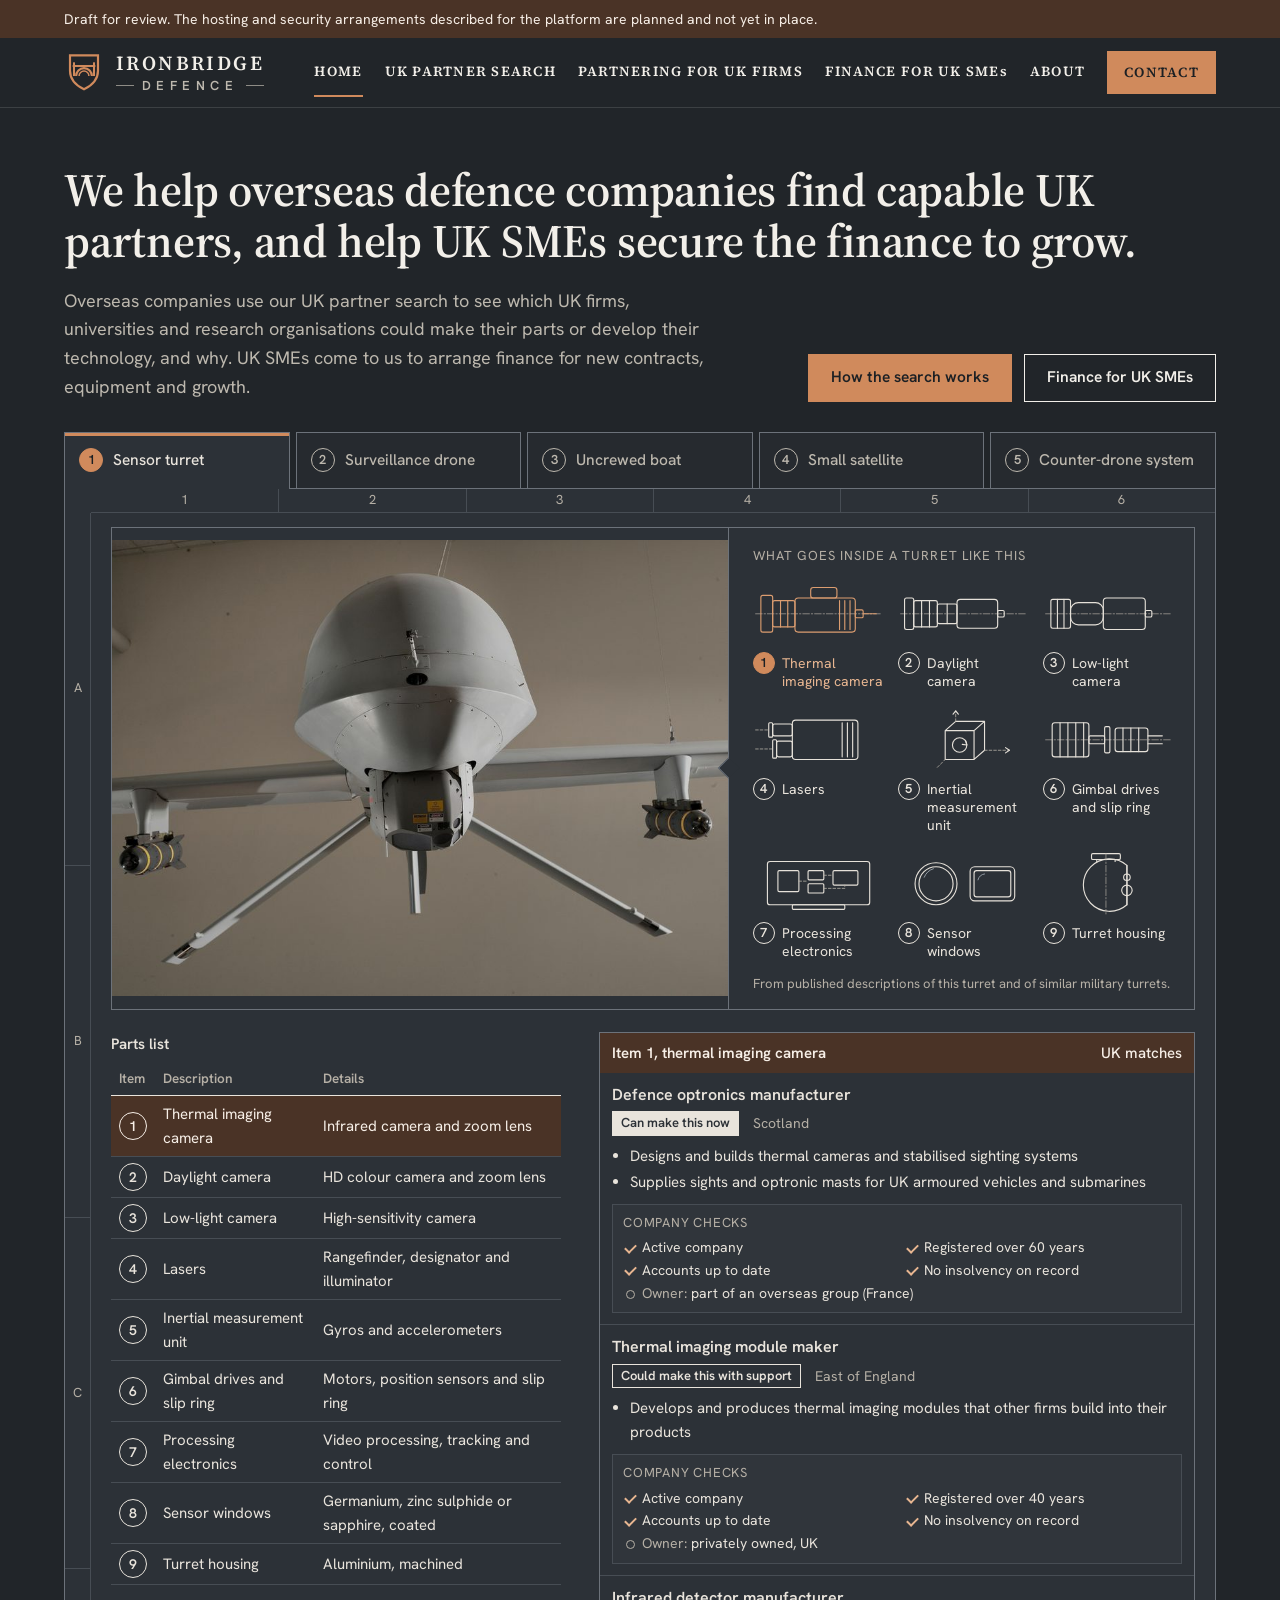
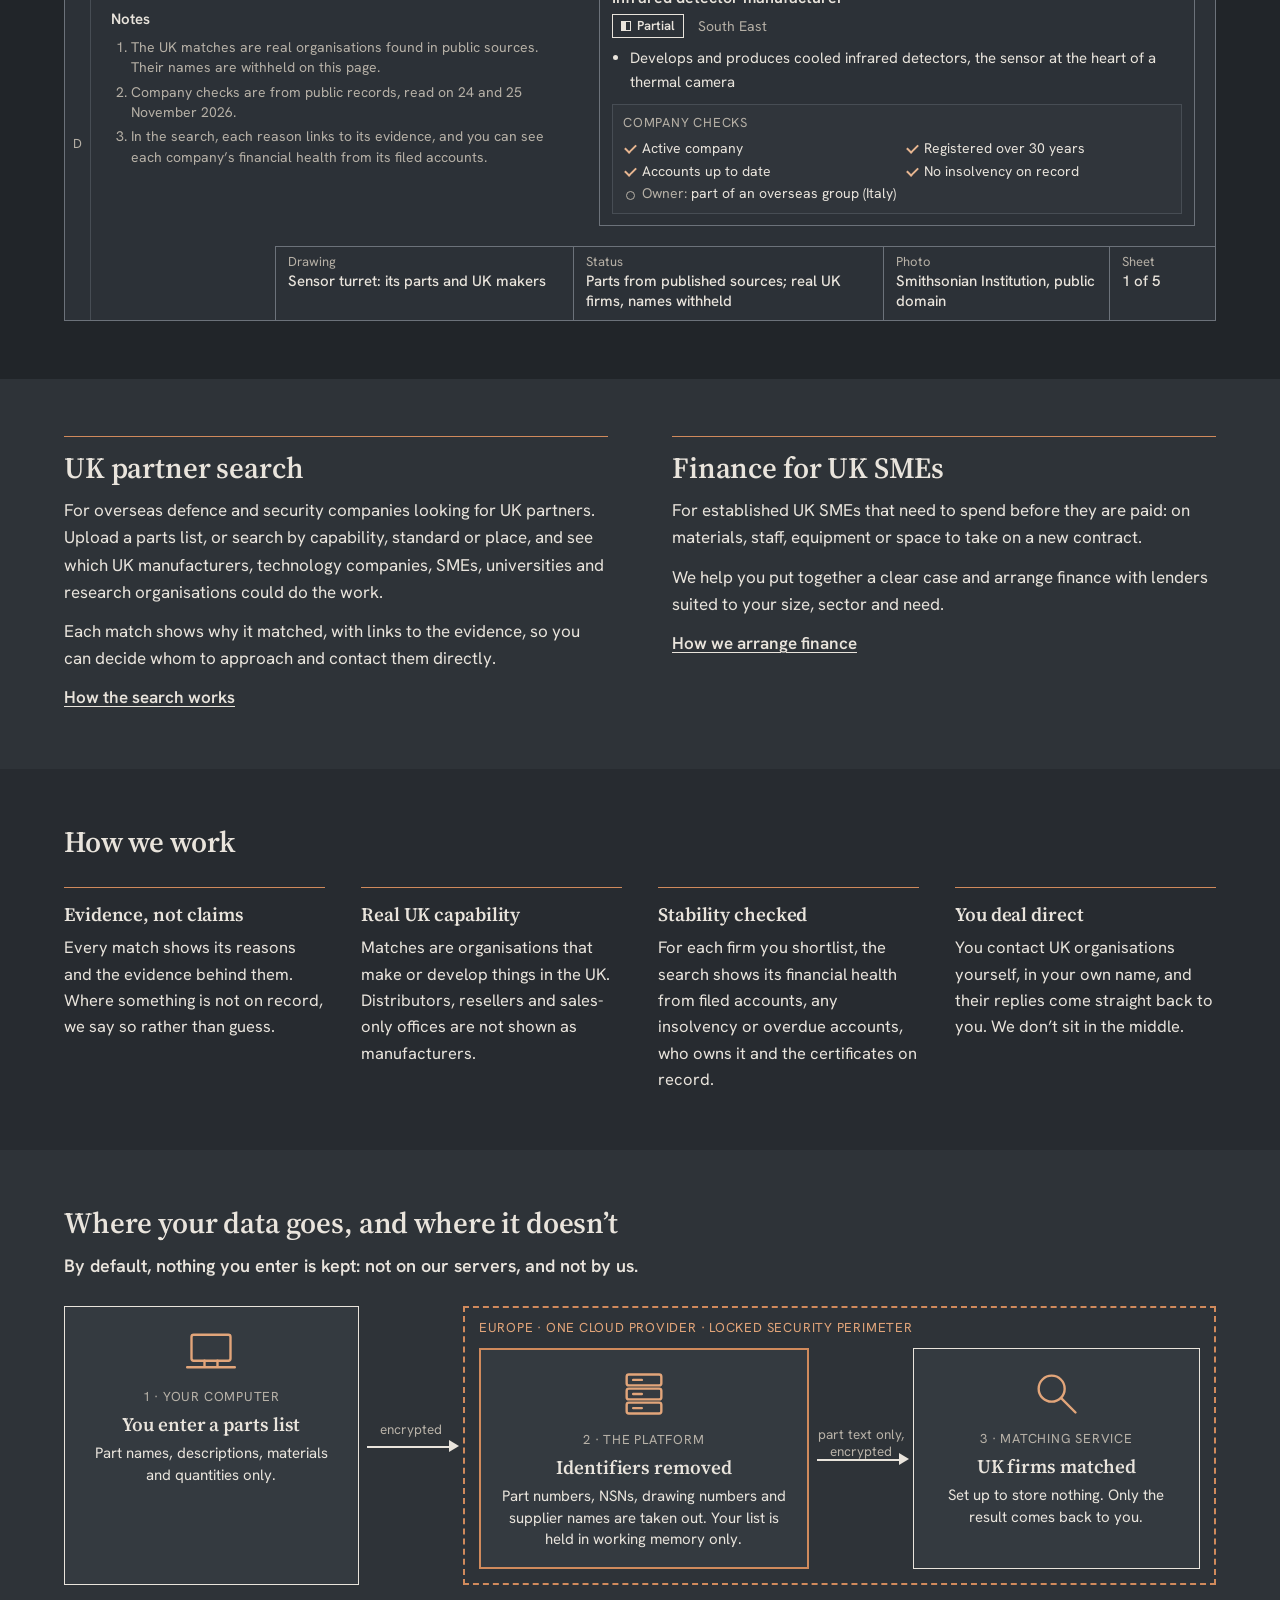
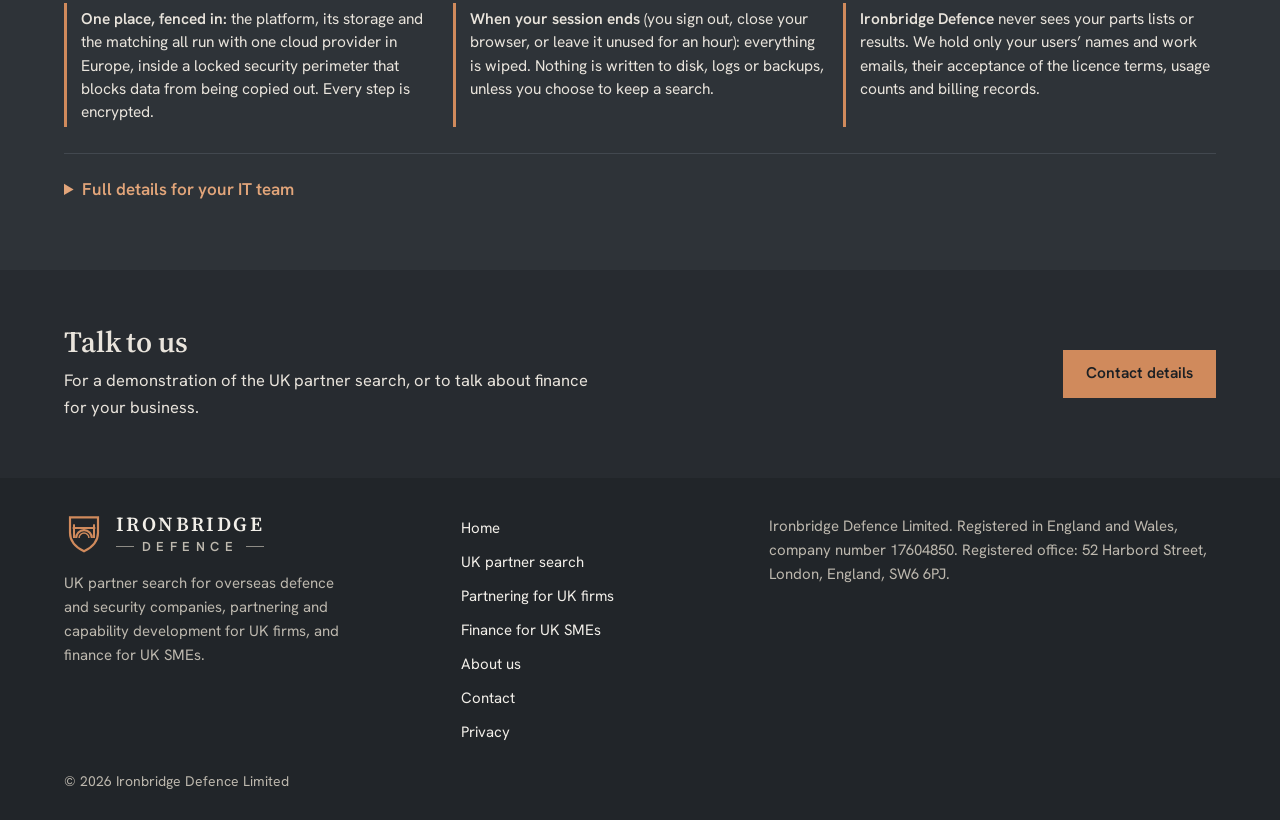
==== commit a0673025: "The menu in capitals, page titles back to normal case - The menu across the top in spaced capitals, " ====
--- a/index.html
+++ b/index.html
@@ -28,10 +28,10 @@
 <body>
 <a class="skip" href="#main">Skip to content</a>
 <p class="draft">Draft for review. The hosting and security arrangements described for the platform are planned and not yet in place.</p>
-<header class="top"><div class="wrap bar"><a class="brand" href="index.html" aria-label="Ironbridge Defence, home"><span class="bmark" aria-hidden="true"><svg viewBox="0 0 120 120" focusable="false"><path d="M18,10 H102 V56 C102,82 84,100 60,112 C36,100 18,82 18,56 Z" fill="none" stroke="currentColor" stroke-width="6.5" stroke-linejoin="miter"/><rect x="26" y="39" width="68" height="6" fill="currentColor"/><rect x="27" y="31" width="6" height="41" fill="currentColor"/><rect x="87" y="31" width="6" height="41" fill="currentColor"/><path d="M36.25,72.00 A23.75,23.75 0 0 1 83.75,72.00" fill="none" stroke="currentColor" stroke-width="6.5"/><path d="M45.25,72.00 A14.75,14.75 0 0 1 74.75,72.00" fill="none" stroke="currentColor" stroke-width="4.5"/></svg></span><span class="bwords" aria-hidden="true"><span class="bw1">IRONBRIDGE</span><span class="bw2"><i></i>DEFENCE<i></i></span></span></a><nav class="nav" aria-label="Main"><a href="index.html" aria-current="page">Home</a><a href="uk-partner-search.html">UK partner search</a><a href="uk-firms.html">Partnering for UK firms</a><a href="finance.html">Finance for UK SMEs</a><a href="about.html">About</a><a class="navbtn" href="about.html#contact">Contact</a></nav></div></header>
+<header class="top"><div class="wrap bar"><a class="brand" href="index.html" aria-label="Ironbridge Defence, home"><span class="bmark" aria-hidden="true"><svg viewBox="0 0 120 120" focusable="false"><path d="M18,10 H102 V56 C102,82 84,100 60,112 C36,100 18,82 18,56 Z" fill="none" stroke="currentColor" stroke-width="6.5" stroke-linejoin="miter"/><rect x="26" y="39" width="68" height="6" fill="currentColor"/><rect x="27" y="31" width="6" height="41" fill="currentColor"/><rect x="87" y="31" width="6" height="41" fill="currentColor"/><path d="M36.25,72.00 A23.75,23.75 0 0 1 83.75,72.00" fill="none" stroke="currentColor" stroke-width="6.5"/><path d="M45.25,72.00 A14.75,14.75 0 0 1 74.75,72.00" fill="none" stroke="currentColor" stroke-width="4.5"/></svg></span><span class="bwords" aria-hidden="true"><span class="bw1">IRONBRIDGE</span><span class="bw2"><i></i>DEFENCE<i></i></span></span></a><nav class="nav" aria-label="Main"><a href="index.html" aria-current="page">Home</a><a href="uk-partner-search.html">UK partner search</a><a href="uk-firms.html">Partnering for UK firms</a><a href="finance.html">Finance for UK SME<span class="lcs">s</span></a><a href="about.html">About</a><a class="navbtn" href="about.html#contact">Contact</a></nav></div></header>
 <main id="main">
 <section class="band"><div class="wrap hero">
-  <h1>We help overseas defence companies find capable UK partners, and help UK SME<span class="lcs">s</span> secure the finance to grow.</h1>
+  <h1>We help overseas defence companies find capable UK partners, and help UK SMEs secure the finance to grow.</h1>
   <p class="lede">Overseas companies use our UK partner search to see which UK firms, universities and research organisations could make their parts or develop their technology, and why. UK SMEs come to us to arrange finance for new contracts, equipment and growth.</p>
   <div class="actions"><a class="btn solid" href="uk-partner-search.html">How the search works</a><a class="btn" href="finance.html">Finance for UK SMEs</a></div>
   <div class="exset"><div class="extabs" role="tablist" aria-label="Example products" hidden><button class="extab" type="button" role="tab" id="tab-turret" aria-controls="ex-turret" aria-selected="true"><b>1</b><span>Sensor turret</span></button><button class="extab" type="button" role="tab" id="tab-drone" aria-controls="ex-drone" aria-selected="false"><b>2</b><span>Surveillance drone</span></button><button class="extab" type="button" role="tab" id="tab-usv" aria-controls="ex-usv" aria-selected="false"><b>3</b><span>Uncrewed boat</span></button><button class="extab" type="button" role="tab" id="tab-sat" aria-controls="ex-sat" aria-selected="false"><b>4</b><span>Small satellite</span></button><button class="extab" type="button" role="tab" id="tab-cuas" aria-controls="ex-cuas" aria-selected="false"><b>5</b><span>Counter-drone system</span></button></div><figure class="sheet pic expanel" id="ex-turret" aria-label="Example 1 of 5: sensor turret: its parts and uk makers"><div class="zt" aria-hidden="true"><span>1</span><span>2</span><span>3</span><span>4</span><span>5</span><span>6</span></div><div class="zl" aria-hidden="true"><span>A</span><span>B</span><span>C</span><span>D</span></div><div class="exfig"><div class="tphoto"><img src="img/ex-turret-900.jpg?v=20" srcset="img/ex-turret-900.jpg?v=20 900w, img/ex-turret-1800.jpg?v=20 1800w" sizes="(max-width: 900px) 92vw, 680px" width="1800" height="1334" alt="Photo of a military drone seen from the front, with its sensor turret under the nose and its wings either side." style="object-position:50% 50%"></div><div class="tparts"><p class="thead">What goes inside a turret like this</p><ol class="tgrid"><li class="tp sel"><svg viewBox="0 0 200 100" aria-hidden="true"><path class="cl" d="M4 50H196"/><rect x="12" y="22" width="18" height="56" rx="3"/><rect x="30" y="30" width="34" height="40" rx="3"/><path d="M42 30V70M53 30V70"/><rect x="64" y="26" width="92" height="52" rx="5"/><rect x="88" y="10" width="40" height="16" rx="4"/><path d="M132 30V74M140 30V74M148 30V74"/><rect x="156" y="44" width="12" height="12" rx="2"/><path d="M168 50H188"/></svg><p><b>1</b><span>Thermal imaging camera</span></p></li><li class="tp"><svg viewBox="0 0 200 100" aria-hidden="true"><path class="cl" d="M4 50H196"/><rect x="10" y="26" width="14" height="48" rx="3"/><rect x="24" y="30" width="36" height="40" rx="3"/><path d="M36 30V70M48 30V70"/><rect x="60" y="35" width="30" height="30" rx="3"/><path d="M75 35V65"/><rect x="90" y="28" width="62" height="44" rx="5"/><rect x="152" y="45" width="10" height="10" rx="2"/></svg><p><b>2</b><span>Daylight camera</span></p></li><li class="tp"><svg viewBox="0 0 200 100" aria-hidden="true"><path class="cl" d="M4 50H196"/><rect x="12" y="28" width="30" height="44" rx="3"/><path d="M22 28V72M32 28V72"/><rect x="42" y="33" width="50" height="34" rx="12"/><rect x="92" y="26" width="64" height="48" rx="5"/><rect x="156" y="45" width="10" height="10" rx="2"/></svg><p><b>3</b><span>Low-light camera</span></p></li><li class="tp"><svg viewBox="0 0 200 100" aria-hidden="true"><path class="bm" d="M4 35H24M4 64H30"/><rect x="24" y="24" width="6" height="22" rx="1.5"/><rect x="30" y="26" width="30" height="18" rx="3"/><rect x="30" y="50" width="6" height="28" rx="1.5"/><rect x="36" y="52" width="24" height="24" rx="3"/><rect x="60" y="20" width="100" height="60" rx="5"/><path d="M136 24V76M144 24V76M152 24V76"/></svg><p><b>4</b><span>Lasers</span></p></li><li class="tp"><svg viewBox="0 0 200 100" aria-hidden="true"><path d="M72 36H116V80H72Z M72 36 88 22H132L116 36 M116 80 132 66V22"/><circle cx="94" cy="58" r="11"/><path d="M103 51l2 7-7-1"/><path class="bm" d="M132 66H170M88 22V6M60 92 72 80"/><path d="M164 62l6 4-6 4M84 11l4-5 4 5"/></svg><p><b>5</b><span>Inertial measurement unit</span></p></li><li class="tp"><svg viewBox="0 0 200 100" aria-hidden="true"><path class="cl" d="M4 50H196"/><rect x="14" y="24" width="56" height="52" rx="4"/><path d="M26 24V76M38 24V76M50 24V76M62 24V76"/><rect x="70" y="44" width="24" height="12" rx="2"/><rect x="94" y="30" width="8" height="40" rx="2"/><rect x="110" y="32" width="50" height="36" rx="4"/><path d="M122 32V68M134 32V68M146 32V68M160 44H182M160 56H182"/></svg><p><b>6</b><span>Gimbal drives and slip ring</span></p></li><li class="tp"><svg viewBox="0 0 200 100" aria-hidden="true"><rect x="22" y="16" width="156" height="66" rx="4"/><rect x="38" y="30" width="32" height="32" rx="2"/><rect x="84" y="30" width="24" height="14" rx="1.5"/><rect x="84" y="50" width="24" height="14" rx="1.5"/><rect x="122" y="30" width="38" height="22" rx="2"/><rect x="60" y="82" width="80" height="7" rx="1.5"/><path class="bm" d="M70 46H84M108 37H122M108 57H140V52"/></svg><p><b>7</b><span>Processing electronics</span></p></li><li class="tp"><svg viewBox="0 0 200 100" aria-hidden="true"><circle cx="58" cy="50" r="32"/><circle cx="58" cy="50" r="26"/><path class="sh" d="M40 40Q44 30 54 27"/><rect x="110" y="24" width="68" height="52" rx="7"/><rect x="116" y="30" width="56" height="40" rx="4"/><path class="sh" d="M122 44Q124 36 132 35"/></svg><p><b>8</b><span>Sensor windows</span></p></li><li class="tp"><svg viewBox="0 0 200 100" aria-hidden="true"><path d="M128 22A40 40 0 1 0 128 82Z"/><path d="M128 22V82"/><rect x="74" y="4" width="44" height="9" rx="2"/><path d="M82 13V16M110 13V16"/><path class="cl" d="M96 4V96"/><circle cx="128" cy="40" r="5"/><circle cx="128" cy="60" r="8"/></svg><p><b>9</b><span>Turret housing</span></p></li></ol><p class="tsrc">From published descriptions of this turret and of similar military turrets.</p></div></div><div class="sgrid two-up"><div class="bomcell"><table class="bom"><caption>Parts list</caption><thead><tr><th>Item</th><th>Description</th><th>Details</th></tr></thead><tbody><tr class="sel"><td><span class="bl">1</span></td><td>Thermal imaging camera</td><td>Infrared camera and zoom lens</td></tr><tr><td><span class="bl">2</span></td><td>Daylight camera</td><td>HD colour camera and zoom lens</td></tr><tr><td><span class="bl">3</span></td><td>Low-light camera</td><td>High-sensitivity camera</td></tr><tr><td><span class="bl">4</span></td><td>Lasers</td><td>Rangefinder, designator and illuminator</td></tr><tr><td><span class="bl">5</span></td><td>Inertial measurement unit</td><td>Gyros and accelerometers</td></tr><tr><td><span class="bl">6</span></td><td>Gimbal drives and slip ring</td><td>Motors, position sensors and slip ring</td></tr><tr><td><span class="bl">7</span></td><td>Processing electronics</td><td>Video processing, tracking and control</td></tr><tr><td><span class="bl">8</span></td><td>Sensor windows</td><td>Germanium, zinc sulphide or sapphire, coated</td></tr><tr><td><span class="bl">9</span></td><td>Turret housing</td><td>Aluminium, machined</td></tr></tbody></table></div><div class="matchcell"><div class="match" aria-label="UK matches for item 1, the thermal imaging camera"><p class="mh">Item 1, thermal imaging camera<span>UK matches</span></p><div class="firm"><p class="fn">Defence optronics manufacturer</p><p class="fm"><span class="chip a">Can make this now</span><span>Scotland</span></p><ul class="why"><li>Designs and builds thermal cameras and stabilised sighting systems</li><li>Supplies sights and optronic masts for UK armoured vehicles and submarines</li></ul><div class="chkbox"><p class="chh">Company checks</p><ul class="chk"><li class="ok">Active company</li><li class="ok">Registered over 60 years</li><li class="ok">Accounts up to date</li><li class="ok">No insolvency on record</li><li class="own"><span>Owner:</span> part of an overseas group (France)</li></ul></div></div><div class="firm"><p class="fn">Thermal imaging module maker</p><p class="fm"><span class="chip">Could make this with support</span><span>East of England</span></p><ul class="why"><li>Develops and produces thermal imaging modules that other firms build into their products</li></ul><div class="chkbox"><p class="chh">Company checks</p><ul class="chk"><li class="ok">Active company</li><li class="ok">Registered over 40 years</li><li class="ok">Accounts up to date</li><li class="ok">No insolvency on record</li><li class="own"><span>Owner:</span> privately owned, UK</li></ul></div></div><div class="firm"><p class="fn">Infrared detector manufacturer</p><p class="fm"><span class="chip"><i class="half"></i>Partial</span><span>South East</span></p><ul class="why"><li>Develops and produces cooled infrared detectors, the sensor at the heart of a thermal camera</li></ul><div class="chkbox"><p class="chh">Company checks</p><ul class="chk"><li class="ok">Active company</li><li class="ok">Registered over 30 years</li><li class="ok">Accounts up to date</li><li class="ok">No insolvency on record</li><li class="own"><span>Owner:</span> part of an overseas group (Italy)</li></ul></div></div></div></div><div class="notes"><p class="nh">Notes</p><ol><li>The UK matches are real organisations found in public sources. Their names are withheld on this page.</li><li>Company checks are from public records, read on 24 and 25 November 2026.</li><li>In the search, each reason links to its evidence, and you can see each company’s financial health from its filed accounts.</li></ol></div></div><div class="tb photo"><div><span>Drawing</span><b>Sensor turret: its parts and UK makers</b></div><div><span>Status</span><b>Parts from published sources; real UK firms, names withheld</b></div><div><span>Photo</span><b>Smithsonian Institution, public domain</b></div><div><span>Sheet</span><b>1 of 5</b></div></div></figure><figure class="sheet pic expanel" id="ex-drone" aria-label="Example 2 of 5: surveillance drone: its parts and uk makers"><div class="zt" aria-hidden="true"><span>1</span><span>2</span><span>3</span><span>4</span><span>5</span><span>6</span></div><div class="zl" aria-hidden="true"><span>A</span><span>B</span><span>C</span><span>D</span></div><div class="exfig"><div class="tphoto"><img src="img/ex-drone-900.jpg?v=20" srcset="img/ex-drone-900.jpg?v=20 900w, img/ex-drone-1800.jpg?v=20 1800w" sizes="(max-width: 900px) 92vw, 680px" width="1800" height="1334" alt="Photo of a military surveillance drone on its launch catapult in the desert, ready for take-off." loading="lazy" style="object-position:50% 50%"></div><div class="tparts"><p class="thead">The parts of a drone like this</p><ol class="tgrid"><li class="tp"><svg viewBox="0 0 200 100" aria-hidden="true"><path class="cl" d="M100 2V98"/><path d="M94 40 14 58V68L94 54M106 40 186 58V68L106 54"/><rect x="94" y="8" width="12" height="78" rx="6"/><rect x="10" y="57" width="4" height="12" rx="1.5"/><rect x="186" y="57" width="4" height="12" rx="1.5"/><circle cx="100" cy="17" r="3.5"/><path d="M86 91H114"/><circle cx="100" cy="90" r="2.5"/><path class="sh" d="M18 64.3 52 58.4M182 64.3 148 58.4"/></svg><p><b>1</b><span>Airframe and wings</span></p></li><li class="tp sel"><svg viewBox="0 0 200 100" aria-hidden="true"><path class="cl" d="M4 50H196"/><path class="bm" d="M14 57H52"/><rect x="52" y="39" width="44" height="22" rx="6"/><rect x="60" y="13" width="28" height="26" rx="3"/><path d="M60 19H88M60 25H88M60 31H88"/><rect x="70" y="5" width="8" height="8" rx="1.5"/><path class="bm" d="M88 22H104V34"/><rect x="96" y="45" width="18" height="10" rx="2"/><rect x="114" y="40" width="12" height="20" rx="4"/><path d="M119 40C115 28 116 16 120 6C124 16 125 28 121 40Z"/><path d="M119 60C115 72 116 84 120 94C124 84 125 72 121 60Z"/></svg><p><b>2</b><span>Engine</span></p></li><li class="tp"><svg viewBox="0 0 200 100" aria-hidden="true"><path class="bm" d="M66 14Q82 3 98 14M73 19Q82 13 91 19"/><rect x="64" y="22" width="36" height="16" rx="2"/><rect x="74" y="26" width="16" height="8" rx="1"/><rect x="30" y="38" width="112" height="46" rx="4"/><rect x="44" y="50" width="26" height="24" rx="2"/><rect x="80" y="50" width="20" height="10" rx="1.5"/><rect x="80" y="64" width="20" height="10" rx="1.5"/><rect x="110" y="50" width="20" height="24" rx="2"/><rect x="142" y="48" width="10" height="8" rx="1.5"/><rect x="142" y="64" width="10" height="8" rx="1.5"/></svg><p><b>3</b><span>Avionics</span></p></li><li class="tp"><svg viewBox="0 0 200 100" aria-hidden="true"><rect x="34" y="44" width="92" height="40" rx="4"/><path d="M48 52V76M56 52V76M64 52V76"/><circle cx="96" cy="64" r="7"/><circle cx="112" cy="64" r="5"/><path d="M126 74H140"/><rect x="140" y="62" width="10" height="22" rx="2"/><path d="M145 62V12"/><path class="bm" d="M156 20Q166 31 156 42M164 12Q181 31 164 50"/></svg><p><b>4</b><span>Datalinks</span></p></li><li class="tp"><svg viewBox="0 0 200 100" aria-hidden="true"><rect x="70" y="6" width="60" height="8" rx="2"/><rect x="90" y="14" width="20" height="14" rx="2"/><circle cx="100" cy="58" r="30"/><circle cx="88" cy="60" r="9"/><circle cx="88" cy="60" r="4.5"/><rect x="103" y="51" width="18" height="18" rx="3"/><path class="sh" d="M79 41Q85 33 96 31"/></svg><p><b>5</b><span>Camera turret</span></p></li><li class="tp"><svg viewBox="0 0 200 100" aria-hidden="true"><path d="M36 60 180 6 182 12 38 66Z"/><rect x="26" y="66" width="118" height="8" rx="2"/><circle cx="48" cy="83" r="9"/><circle cx="48" cy="83" r="3.5"/><circle cx="122" cy="83" r="9"/><circle cx="122" cy="83" r="3.5"/><path d="M26 70H12"/><circle cx="10" cy="70" r="2"/><path d="M104 66V41.3M136 66V29.3"/><rect x="108" y="52" width="24" height="12" rx="6"/><g transform="rotate(-20.6 146.6 12.6)"><rect x="129.6" y="8.6" width="34" height="8" rx="4"/><path d="M138 8.6 135 0H141L145 8.6"/><path d="M127 5V20"/></g></svg><p><b>6</b><span>Launcher</span></p></li><li class="tp"><svg viewBox="0 0 200 100" aria-hidden="true"><rect x="18" y="80" width="58" height="7" rx="2"/><circle cx="32" cy="91" r="5"/><circle cx="62" cy="91" r="5"/><rect x="40" y="26" width="6" height="54" rx="2"/><path d="M46 28 152 6M46 40 152 6"/><path class="bm" d="M152 6V94"/><path d="M94 58H152M94 58V49M152 58V49"/><circle cx="123" cy="59" r="5"/><path class="sh" d="M152 49 157 45"/></svg><p><b>7</b><span>Recovery system</span></p></li><li class="tp"><svg viewBox="0 0 200 100" aria-hidden="true"><rect x="24" y="20" width="98" height="64" rx="5"/><rect x="32" y="28" width="82" height="48" rx="2"/><path class="sh" d="M42 66 58 50 74 56 92 38 106 42"/><circle cx="92" cy="38" r="3"/><path class="bm" d="M122 54H136"/><rect x="136" y="38" width="46" height="34" rx="12"/><circle cx="150" cy="55" r="6"/><circle cx="168" cy="55" r="6"/></svg><p><b>8</b><span>Ground control station</span></p></li></ol><p class="tsrc">From the maker’s published details for this type of drone, and a US Air Force fact sheet.</p></div></div><div class="sgrid two-up"><div class="bomcell"><table class="bom"><caption>Parts list</caption><thead><tr><th>Item</th><th>Description</th><th>Details</th></tr></thead><tbody><tr><td><span class="bl">1</span></td><td>Airframe and wings</td><td>3.1 m wingspan; up to 28 kg at take-off</td></tr><tr class="sel"><td><span class="bl">2</span></td><td>Engine</td><td>Heavy fuel (JP‑5 or JP‑8) or petrol; over 18 hours’ flight</td></tr><tr><td><span class="bl">3</span></td><td>Avionics</td><td>Flight control and satellite navigation, resilient to GPS jamming</td></tr><tr><td><span class="bl">4</span></td><td>Datalinks</td><td>Encrypted digital video and control links</td></tr><tr><td><span class="bl">5</span></td><td>Camera turret</td><td>Day and infrared cameras, in the nose</td></tr><tr><td><span class="bl">6</span></td><td>Launcher</td><td>A catapult on wheels, so no runway is needed</td></tr><tr><td><span class="bl">7</span></td><td>Recovery system</td><td>A hook on the wingtip catches a rope hanging from a pole</td></tr><tr><td><span class="bl">8</span></td><td>Ground control station</td><td>Small and modular; used from vehicles, on land or on ships</td></tr></tbody></table></div><div class="matchcell"><div class="match" aria-label="UK matches for item 2, the engine"><p class="mh">Item 2, engine<span>UK matches</span></p><div class="firm"><p class="fn">Rotary engine maker</p><p class="fm"><span class="chip a">Can make this now</span><span>West Midlands</span></p><ul class="why"><li>Designs and makes rotary engines for drones, at one site in the UK</li><li>Has a heavy-fuel engine for military drones, developed under a US Army research contract</li><li>Launched a 2 kg, 3.7 kW engine in 2024 that runs on petrol or jet fuel (JP‑5, JP‑8)</li><li>Certified to AS9100, the aerospace quality standard</li></ul><div class="chkbox"><p class="chh">Company checks</p><ul class="chk"><li class="ok">Active company</li><li class="ok">Registered over 10 years</li><li class="ok">Accounts up to date</li><li class="ok">No insolvency on record</li><li class="own"><span>Owner:</span> privately owned, UK</li></ul></div></div></div></div><div class="notes"><p class="nh">Notes</p><ol><li>The UK matches are real organisations found in public sources. Their names are withheld on this page.</li><li>Company checks are from public records, read on 24 and 25 November 2026.</li><li>In the search, each reason links to its evidence, and you can see each company’s financial health from its filed accounts.</li></ol></div></div><div class="tb photo"><div><span>Drawing</span><b>Surveillance drone: its parts and UK makers</b></div><div><span>Status</span><b>Parts from published sources; real UK firms, names withheld</b></div><div><span>Photo</span><b>US Marine Corps, public domain</b></div><div><span>Sheet</span><b>2 of 5</b></div></div></figure><figure class="sheet pic expanel" id="ex-usv" aria-label="Example 3 of 5: uncrewed boat: its parts and uk makers"><div class="zt" aria-hidden="true"><span>1</span><span>2</span><span>3</span><span>4</span><span>5</span><span>6</span></div><div class="zl" aria-hidden="true"><span>A</span><span>B</span><span>C</span><span>D</span></div><div class="exfig"><div class="tphoto"><img src="img/ex-usv-900.jpg?v=20" srcset="img/ex-usv-900.jpg?v=20 900w, img/ex-usv-1800.jpg?v=20 1800w" sizes="(max-width: 900px) 92vw, 680px" width="1800" height="1334" alt="Photo of a small uncrewed military boat at sea, with a mast carrying radar, a camera and antennas." loading="lazy" style="object-position:50% 50%"></div><div class="tparts"><p class="thead">The parts of a boat like this</p><ol class="tgrid"><li class="tp sel"><svg viewBox="0 0 200 100" aria-hidden="true"><path class="bm" d="M4 64H196"/><path d="M10 32H166Q182 30 194 18L190 32Q180 70 140 80H22Q10 80 10 70Z"/><rect x="12" y="37" width="164" height="12" rx="6"/><path class="sh" d="M24 58H150"/><path d="M40 32V26H64V32M120 32V27H132V32"/></svg><p><b>1</b><span>Hull and deck</span></p></li><li class="tp"><svg viewBox="0 0 200 100" aria-hidden="true"><path class="bm" d="M100 30 196 54"/><path d="M34 26V18H74V26"/><rect x="22" y="26" width="64" height="38" rx="4"/><path d="M22 36H86"/><rect x="86" y="34" width="20" height="24" rx="3"/><path d="M106 46 164 62"/><path d="M168 63C162 52 164 42 171 38C176 45 174 55 168 63Z"/><path d="M168 63C174 72 172 82 165 86C160 79 162 70 168 63Z"/></svg><p><b>2</b><span>Engine and drive</span></p></li><li class="tp"><svg viewBox="0 0 200 100" aria-hidden="true"><path d="M44 24V14M56 24V14M68 24V14M80 24V14M92 24V14M104 24V14M116 24V14M128 24V14M140 24V14M152 24V14"/><rect x="32" y="24" width="136" height="60" rx="6"/><path d="M32 38H168"/><circle cx="66" cy="62" r="10"/><circle cx="66" cy="62" r="4"/><circle cx="100" cy="62" r="10"/><circle cx="100" cy="62" r="4"/><circle cx="134" cy="62" r="10"/><circle cx="134" cy="62" r="4"/></svg><p><b>3</b><span>Autonomy computer</span></p></li><li class="tp"><svg viewBox="0 0 200 100" aria-hidden="true"><rect x="18" y="52" width="62" height="34" rx="3"/><path d="M28 62H58M28 70H58"/><circle cx="68" cy="77" r="5"/><path class="bm" d="M73 77H112V58"/><rect x="104" y="52" width="80" height="6" rx="2"/><rect x="118" y="38" width="7" height="14" rx="2"/><rect x="163" y="38" width="7" height="14" rx="2"/><path d="M121.5 38V6M166.5 38V6"/><path class="bm" d="M112 8Q104 16 112 24M176 8Q184 16 176 24"/></svg><p><b>4</b><span>Communications</span></p></li><li class="tp"><svg viewBox="0 0 200 100" aria-hidden="true"><path d="M50 62Q50 30 100 28Q150 30 150 62Z"/><rect x="46" y="62" width="108" height="10" rx="3"/><rect x="88" y="72" width="24" height="16" rx="2"/><path class="sh" d="M62 52Q66 38 84 34"/><path class="bm" d="M160 36Q172 47 160 58M168 28Q186 47 168 66"/></svg><p><b>5</b><span>Radar</span></p></li><li class="tp"><svg viewBox="0 0 200 100" aria-hidden="true"><rect x="80" y="74" width="40" height="14" rx="3"/><path d="M88 74V64H112V74"/><rect x="66" y="24" width="68" height="40" rx="14"/><circle cx="86" cy="44" r="10"/><circle cx="86" cy="44" r="5"/><circle cx="114" cy="44" r="7"/><circle cx="114" cy="44" r="3"/><path class="sh" d="M74 33Q78 28 86 27"/></svg><p><b>6</b><span>Camera</span></p></li><li class="tp"><svg viewBox="0 0 200 100" aria-hidden="true"><rect x="70" y="4" width="60" height="7" rx="2"/><path d="M80 11 60 90M120 11 140 90"/><path d="M73.2 38H126.8M66.1 66H133.9"/><path class="sh" d="M80 11 126.8 38M120 11 73.2 38M73.2 38 133.9 66M126.8 38 66.1 66M66.1 66 140 90M133.9 66 60 90"/><path d="M54 90H66M134 90H146"/></svg><p><b>7</b><span>Mast</span></p></li><li class="tp"><svg viewBox="0 0 200 100" aria-hidden="true"><path class="bm" d="M130 6V34"/><path d="M124 28 130 36 136 28"/><rect x="36" y="36" width="58" height="32" rx="3"/><path d="M36 46H94"/><rect x="106" y="46" width="48" height="22" rx="3"/><rect x="16" y="68" width="168" height="10" rx="2"/><circle cx="26" cy="73" r="2.5"/><circle cx="174" cy="73" r="2.5"/></svg><p><b>8</b><span>Payload space</span></p></li></ol><p class="tsrc">From published descriptions of this boat, and the photo.</p></div></div><div class="sgrid two-up"><div class="bomcell"><table class="bom"><caption>Parts list</caption><thead><tr><th>Item</th><th>Description</th><th>Details</th></tr></thead><tbody><tr class="sel"><td><span class="bl">1</span></td><td>Hull and deck</td><td>Small boat hull, 4.8 metres long</td></tr><tr><td><span class="bl">2</span></td><td>Engine and drive</td><td>Range of 700 nautical miles at 22 knots</td></tr><tr><td><span class="bl">3</span></td><td>Autonomy computer</td><td>Computing equipment in a modular enclosure</td></tr><tr><td><span class="bl">4</span></td><td>Communications</td><td>Radio equipment and antennas</td></tr><tr><td><span class="bl">5</span></td><td>Radar</td><td>Finds a target for the boat to follow</td></tr><tr><td><span class="bl">6</span></td><td>Camera</td><td>On the mast, above the radar</td></tr><tr><td><span class="bl">7</span></td><td>Mast</td><td>Frame that carries the sensors</td></tr><tr><td><span class="bl">8</span></td><td>Payload space</td><td>Up to about 450 kg of equipment</td></tr></tbody></table></div><div class="matchcell"><div class="match" aria-label="UK matches for item 1, the hull and deck"><p class="mh">Item 1, hull and deck<span>UK matches</span></p><div class="firm"><p class="fn">Boatbuilder</p><p class="fm"><span class="chip a">Can make this now</span><span>Wales</span></p><ul class="why"><li>Builds aluminium, steel and GRP boats up to 24 metres for military and commercial clients</li><li>Designs, engineers and fabricates at its own yard</li></ul><div class="chkbox"><p class="chh">Company checks</p><ul class="chk"><li class="ok">Active company</li><li class="ok">Registered over 50 years</li><li class="ok">Accounts up to date</li><li class="ok">No insolvency on record</li><li class="own"><span>Owner:</span> part of a UK private group</li></ul></div></div><div class="firm"><p class="fn">Patrol boat builder</p><p class="fm"><span class="chip a">Can make this now</span><span>North West</span></p><ul class="why"><li>Builds aluminium and composite boats from 5 to 24 metres at its own shipyard</li><li>Won a UK Ministry of Defence contract for 18 police patrol craft</li></ul><div class="chkbox"><p class="chh">Company checks</p><ul class="chk"><li class="ok">Active company</li><li class="ok">Registered over 20 years</li><li class="ok">Accounts up to date</li><li class="ok">No insolvency on record</li><li class="own"><span>Owner:</span> privately owned, UK</li></ul></div></div></div></div><div class="notes"><p class="nh">Notes</p><ol><li>The UK matches are real organisations found in public sources. Their names are withheld on this page.</li><li>Company checks are from public records, read on 24 and 25 November 2026.</li><li>In the search, each reason links to its evidence, and you can see each company’s financial health from its filed accounts.</li></ol></div></div><div class="tb photo"><div><span>Drawing</span><b>Uncrewed boat: its parts and UK makers</b></div><div><span>Status</span><b>Parts from published sources; real UK firms, names withheld</b></div><div><span>Photo</span><b>US Navy, public domain</b></div><div><span>Sheet</span><b>3 of 5</b></div></div></figure><figure class="sheet pic expanel" id="ex-sat" aria-label="Example 4 of 5: small satellite: its parts and uk makers"><div class="zt" aria-hidden="true"><span>1</span><span>2</span><span>3</span><span>4</span><span>5</span><span>6</span></div><div class="zl" aria-hidden="true"><span>A</span><span>B</span><span>C</span><span>D</span></div><div class="exfig"><div class="tphoto"><img src="img/ex-sat-900.jpg?v=20" srcset="img/ex-sat-900.jpg?v=20 900w, img/ex-sat-1800.jpg?v=20 1800w" sizes="(max-width: 900px) 92vw, 680px" width="1800" height="1334" alt="Photo of two small satellites in orbit just after their release, with the Earth below." loading="lazy" style="object-position:50% 50%"></div><div class="tparts"><p class="thead">The parts of a small satellite like these</p><ol class="tgrid"><li class="tp"><svg viewBox="0 0 200 100" aria-hidden="true"><path d="M24 40H56V72H24Z"/><path d="M24 40 136 18H168L56 40M168 18V50L56 72"/><rect x="29" y="45" width="22" height="22" rx="1"/><path class="sh" d="M61.3 32.7H93.3V64.7M98.7 25.3H130.7V57.3"/></svg><p><b>1</b><span>Structure</span></p></li><li class="tp"><svg viewBox="0 0 200 100" aria-hidden="true"><rect x="14" y="32" width="38" height="36" rx="2"/><path d="M52 44H60M52 56H60"/><rect x="60" y="20" width="126" height="60" rx="2"/><path d="M91.5 20V80M123 20V80M154.5 20V80M60 50H186"/></svg><p><b>2</b><span>Solar panels</span></p></li><li class="tp sel"><svg viewBox="0 0 200 100" aria-hidden="true"><rect x="18" y="16" width="92" height="68" rx="4"/><circle cx="26" cy="24" r="3"/><circle cx="102" cy="24" r="3"/><circle cx="26" cy="76" r="3"/><circle cx="102" cy="76" r="3"/><rect x="38" y="34" width="26" height="22" rx="2"/><rect x="72" y="34" width="22" height="12" rx="1.5"/><rect x="72" y="52" width="22" height="12" rx="1.5"/><path class="bm" d="M110 50H122"/><rect x="124" y="26" width="58" height="20" rx="10"/><rect x="124" y="54" width="58" height="20" rx="10"/><rect x="182" y="32" width="5" height="8" rx="1"/><rect x="182" y="60" width="5" height="8" rx="1"/></svg><p><b>3</b><span>Power system and batteries</span></p></li><li class="tp"><svg viewBox="0 0 200 100" aria-hidden="true"><rect x="36" y="12" width="128" height="76" rx="4"/><circle cx="44" cy="20" r="3"/><circle cx="156" cy="20" r="3"/><circle cx="44" cy="80" r="3"/><circle cx="156" cy="80" r="3"/><rect x="58" y="18" width="84" height="8" rx="1.5"/><path d="M66 18V26M74 18V26M82 18V26M90 18V26M98 18V26M106 18V26M114 18V26M122 18V26M130 18V26"/><rect x="82" y="40" width="36" height="34" rx="2"/><path d="M88 40V36M96 40V36M104 40V36M112 40V36M88 74V78M96 74V78M104 74V78M112 74V78"/><rect x="50" y="44" width="20" height="10" rx="1.5"/><rect x="50" y="60" width="20" height="10" rx="1.5"/><rect x="130" y="44" width="20" height="26" rx="1.5"/></svg><p><b>4</b><span>On-board computer</span></p></li><li class="tp"><svg viewBox="0 0 200 100" aria-hidden="true"><rect x="18" y="52" width="76" height="34" rx="3"/><rect x="28" y="60" width="22" height="18" rx="1.5"/><circle cx="80" cy="69" r="5"/><path class="bm" d="M85 69H110"/><rect x="110" y="58" width="40" height="22" rx="2"/><path d="M122 58C122 34 146 16 188 12M140 58C142 42 160 32 192 32"/></svg><p><b>5</b><span>Radio and antennas</span></p></li><li class="tp"><svg viewBox="0 0 200 100" aria-hidden="true"><rect x="46" y="16" width="108" height="68" rx="8"/><circle cx="100" cy="50" r="25"/><circle cx="100" cy="50" r="17"/><circle cx="100" cy="50" r="5"/><path class="bm" d="M115 22A32 32 0 0 1 115 78"/><path d="M107 75 115 78 113 70"/></svg><p><b>6</b><span>Attitude control</span></p></li><li class="tp"><svg viewBox="0 0 200 100" aria-hidden="true"><path class="cl" d="M4 50H196"/><rect x="20" y="30" width="22" height="40" rx="3"/><rect x="42" y="34" width="58" height="32" rx="3"/><path d="M56 34V66M70 34V66M84 34V66"/><rect x="100" y="24" width="56" height="52" rx="4"/><rect x="156" y="30" width="7" height="40" rx="1.5"/><path d="M163 42H182M163 58H182"/></svg><p><b>7</b><span>Payload</span></p></li><li class="tp"><svg viewBox="0 0 200 100" aria-hidden="true"><rect x="16" y="60" width="78" height="12" rx="2"/><path d="M104 62 155.8 24.4 162.8 34.1 111 71.7Z"/><circle cx="99" cy="66" r="5"/><circle class="sh" cx="99" cy="66" r="10"/><path class="bm" d="M179 66A80 80 0 0 0 171 30"/><path d="M165 35 171 29 175 37"/></svg><p><b>8</b><span>Deployment mechanisms</span></p></li></ol><p class="tsrc">From NASA’s published guides to small satellites, and the photo.</p></div></div><div class="sgrid two-up"><div class="bomcell"><table class="bom"><caption>Parts list</caption><thead><tr><th>Item</th><th>Description</th><th>Details</th></tr></thead><tbody><tr><td><span class="bl">1</span></td><td>Structure</td><td>Frame in standard CubeSat sizes</td></tr><tr><td><span class="bl">2</span></td><td>Solar panels</td><td>Fixed to the body, or folding out</td></tr><tr class="sel"><td><span class="bl">3</span></td><td>Power system and batteries</td><td>Charges, stores and distributes power</td></tr><tr><td><span class="bl">4</span></td><td>On-board computer</td><td>Runs the satellite and stores its data</td></tr><tr><td><span class="bl">5</span></td><td>Radio and antennas</td><td>Antennas that unfold in orbit</td></tr><tr><td><span class="bl">6</span></td><td>Attitude control</td><td>Keeps the satellite steady and pointed</td></tr><tr><td><span class="bl">7</span></td><td>Payload</td><td>The mission’s camera or instrument</td></tr><tr><td><span class="bl">8</span></td><td>Deployment mechanisms</td><td>Hinges and releases for panels and antennas</td></tr></tbody></table></div><div class="matchcell"><div class="match" aria-label="UK matches for item 3, the power system and batteries"><p class="mh">Item 3, power system and batteries<span>UK matches</span></p><div class="firm"><p class="fn">Small satellite maker</p><p class="fm"><span class="chip a">Can make this now</span><span>Scotland</span></p><ul class="why"><li>Supplies its own range of power systems for small satellites</li><li>Develops solar panels for spacecraft in Glasgow</li></ul><div class="chkbox"><p class="chh">Company checks</p><ul class="chk"><li class="ok">Active company</li><li class="ok">Registered over 20 years</li><li class="ok">Accounts up to date</li><li class="ok">No insolvency on record</li><li class="own"><span>Owner:</span> part of an overseas group (Sweden)</li></ul></div></div><div class="firm"><p class="fn">Satellite manufacturer</p><p class="fm"><span class="chip">Could make this with support</span><span>South East</span></p><ul class="why"><li>Designs, builds and tests complete small satellites, about 70 so far for 22 countries</li></ul><div class="chkbox"><p class="chh">Company checks</p><ul class="chk"><li class="ok">Active company</li><li class="ok">Registered over 40 years</li><li class="ok">Accounts up to date</li><li class="ok">No insolvency on record</li><li class="own"><span>Owner:</span> part of a European aerospace group</li></ul></div></div></div></div><div class="notes"><p class="nh">Notes</p><ol><li>The UK matches are real organisations found in public sources. Their names are withheld on this page.</li><li>Company checks are from public records, read on 24 and 25 November 2026.</li><li>In the search, each reason links to its evidence, and you can see each company’s financial health from its filed accounts.</li></ol></div></div><div class="tb photo"><div><span>Drawing</span><b>Small satellite: its parts and UK makers</b></div><div><span>Status</span><b>Parts from published sources; real UK firms, names withheld</b></div><div><span>Photo</span><b>NASA, public domain</b></div><div><span>Sheet</span><b>4 of 5</b></div></div></figure><figure class="sheet pic expanel" id="ex-cuas" aria-label="Example 5 of 5: counter-drone system: its parts and uk makers"><div class="zt" aria-hidden="true"><span>1</span><span>2</span><span>3</span><span>4</span><span>5</span><span>6</span></div><div class="zl" aria-hidden="true"><span>A</span><span>B</span><span>C</span><span>D</span></div><div class="exfig"><div class="tphoto"><img src="img/ex-cuas-900.jpg?v=20" srcset="img/ex-cuas-900.jpg?v=20 900w, img/ex-cuas-1800.jpg?v=20 1800w" sizes="(max-width: 900px) 92vw, 680px" width="1800" height="1334" alt="Photo of a military counter-drone vehicle, with radar panels, a camera and antennas on a mast above the cab." loading="lazy" style="object-position:50% 50%"></div><div class="tparts"><p class="thead">The parts of a system like this</p><ol class="tgrid"><li class="tp"><svg viewBox="0 0 200 100" aria-hidden="true"><circle cx="46" cy="76" r="14"/><circle cx="46" cy="76" r="6"/><circle cx="154" cy="76" r="14"/><circle cx="154" cy="76" r="6"/><path d="M14 62H32M60 62H140M168 62H186V48L160 40H44L22 48Z"/><path d="M56 40V18H150V40M56 18 44 40M150 18 160 40"/><path d="M98 18V40"/></svg><p><b>1</b><span>Vehicles</span></p></li><li class="tp sel"><svg viewBox="0 0 200 100" aria-hidden="true"><rect x="92" y="8" width="16" height="20" rx="3"/><path d="M100 28V40"/><rect x="56" y="40" width="88" height="10" rx="2"/><path d="M58 50 34 58V86L60 78ZM142 50 166 58V86L140 78Z"/><rect x="72" y="52" width="56" height="34" rx="4"/><path class="sh" d="M80 60H120M80 68H120M80 76H120"/><path class="bm" d="M26 46Q16 60 26 74M174 46Q184 60 174 74"/></svg><p><b>2</b><span>Radar</span></p></li><li class="tp"><svg viewBox="0 0 200 100" aria-hidden="true"><rect x="62" y="56" width="76" height="30" rx="4"/><path d="M76 56V30M100 56V22M124 56V30"/><circle cx="76" cy="28" r="3"/><circle cx="100" cy="20" r="3"/><circle cx="124" cy="28" r="3"/><path class="bm" d="M24 20Q36 32 24 44M14 12Q32 32 14 52M176 20Q164 32 176 44M186 12Q168 32 186 52"/><path d="M74 71H126"/></svg><p><b>3</b><span>Radio-frequency sensor</span></p></li><li class="tp"><svg viewBox="0 0 200 100" aria-hidden="true"><rect x="84" y="78" width="32" height="12" rx="2"/><path d="M100 78V68"/><rect x="74" y="44" width="52" height="24" rx="4"/><rect x="62" y="12" width="76" height="32" rx="6"/><circle cx="82" cy="28" r="9"/><circle cx="82" cy="28" r="4"/><rect x="100" y="20" width="26" height="16" rx="2"/></svg><p><b>4</b><span>Camera</span></p></li><li class="tp"><svg viewBox="0 0 200 100" aria-hidden="true"><rect x="22" y="48" width="70" height="38" rx="4"/><path d="M32 58V76M40 58V76M48 58V76"/><circle cx="74" cy="67" r="6"/><path d="M92 62H112"/><path d="M112 46 136 34V90L112 78Z"/><path class="bm" d="M146 40Q160 62 146 84M158 30Q178 62 158 94"/></svg><p><b>5</b><span>Electronic jammer</span></p></li><li class="tp"><svg viewBox="0 0 200 100" aria-hidden="true"><rect x="30" y="14" width="110" height="68" rx="5"/><rect x="38" y="22" width="94" height="52" rx="2"/><circle cx="85" cy="48" r="18" class="sh"/><path class="sh" d="M85 30V66M67 48H103"/><path d="M96 38l5 5-5 5-5-5Z"/><rect x="60" y="82" width="50" height="6" rx="1.5"/><rect x="150" y="34" width="30" height="48" rx="4"/><path d="M156 44H174M156 52H174"/></svg><p><b>6</b><span>Command and control</span></p></li><li class="tp"><svg viewBox="0 0 200 100" aria-hidden="true"><rect x="14" y="54" width="54" height="30" rx="3"/><path d="M58 54V22"/><rect x="132" y="54" width="54" height="30" rx="3"/><path d="M142 54V22"/><path class="bm" d="M64 30H136"/><path d="M128 25 136 30 128 35M72 25 64 30 72 35"/><path d="M24 64H50M142 64H168"/></svg><p><b>7</b><span>Data link</span></p></li><li class="tp"><svg viewBox="0 0 200 100" aria-hidden="true"><rect x="30" y="74" width="140" height="12" rx="2"/><rect x="48" y="62" width="10" height="12" rx="2"/><rect x="96" y="62" width="10" height="12" rx="2"/><rect x="142" y="62" width="10" height="12" rx="2"/><path d="M53 62V10M101 62V22M147 62V14"/><circle cx="101" cy="20" r="3"/></svg><p><b>8</b><span>Antennas</span></p></li></ol><p class="tsrc">From the US Marine Corps’ published description of this system, and the photo.</p></div></div><div class="sgrid two-up"><div class="bomcell"><table class="bom"><caption>Parts list</caption><thead><tr><th>Item</th><th>Description</th><th>Details</th></tr></thead><tbody><tr><td><span class="bl">1</span></td><td>Vehicles</td><td>Two ultra-light tactical vehicles</td></tr><tr class="sel"><td><span class="bl">2</span></td><td>Radar</td><td>Four panels covering 360 degrees</td></tr><tr><td><span class="bl">3</span></td><td>Radio-frequency sensor</td><td>Detects drones up to 3,000 metres away</td></tr><tr><td><span class="bl">4</span></td><td>Camera</td><td>On the mast, above the radar</td></tr><tr><td><span class="bl">5</span></td><td>Electronic jammer</td><td>Cuts the drone’s control links</td></tr><tr><td><span class="bl">6</span></td><td>Command and control</td><td>One vehicle directs the other</td></tr><tr><td><span class="bl">7</span></td><td>Data link</td><td>Sends live data to a ship or command post</td></tr><tr><td><span class="bl">8</span></td><td>Antennas</td><td>For sensing, jamming and radios</td></tr></tbody></table></div><div class="matchcell"><div class="match" aria-label="UK matches for item 2, the radar"><p class="mh">Item 2, radar<span>UK matches</span></p><div class="firm"><p class="fn">Counter-drone radar maker</p><p class="fm"><span class="chip a">Can make this now</span><span>East of England</span></p><ul class="why"><li>Designs and manufactures electronic-scanning radars, including a range made to detect small drones</li><li>Its radars are in use in 35 countries</li></ul><div class="chkbox"><p class="chh">Company checks</p><ul class="chk"><li class="ok">Active company</li><li class="ok">Registered over 10 years</li><li class="ok">Accounts up to date</li><li class="ok">No insolvency on record</li><li class="own"><span>Owner:</span> privately owned, UK</li></ul></div></div></div></div><div class="notes"><p class="nh">Notes</p><ol><li>The UK matches are real organisations found in public sources. Their names are withheld on this page.</li><li>Company checks are from public records, read on 24 and 25 November 2026.</li><li>In the search, each reason links to its evidence, and you can see each company’s financial health from its filed accounts.</li></ol></div></div><div class="tb photo"><div><span>Drawing</span><b>Counter-drone system: its parts and UK makers</b></div><div><span>Status</span><b>Parts from published sources; real UK firms, names withheld</b></div><div><span>Photo</span><b>US Marine Corps, public domain</b></div><div><span>Sheet</span><b>5 of 5</b></div></div></figure></div>
@@ -45,7 +45,7 @@
     <p><a class="more" href="uk-partner-search.html">How the search works</a></p>
   </article>
   <article class="svc">
-    <h2>Finance for UK SME<span class="lcs">s</span></h2>
+    <h2>Finance for UK SMEs</h2>
     <p>For established UK SMEs that need to spend before they are paid: on materials, staff, equipment or space to take on a new contract.</p>
     <p>We help you put together a clear case and arrange finance with lenders suited to your size, sector and need.</p>
     <p><a class="more" href="finance.html">How we arrange finance</a></p>
--- a/site.css
+++ b/site.css
@@ -409,8 +409,9 @@
   .sa::after{left:50%;right:auto;top:auto;bottom:2px;margin:0 0 0 -6px;border-left:6px solid transparent;border-right:6px solid transparent;border-top:10px solid var(--ink);border-bottom:0}
   .sa span{top:0;left:0;position:relative;text-align:left;padding:0 6px 0 calc(50% + 14px)}.send{grid-template-columns:minmax(0,1fr)}}
 
-/* v25: page and section headings in spaced capitals, like the IRONBRIDGE lockup (Stephen, 27 Nov 15:49: it looks stronger) */
-h1,h2{text-transform:uppercase;letter-spacing:.05em}
-h1{font-size:clamp(28px,2.8vw,42px);line-height:1.15}
-h2{font-size:clamp(21px,1.8vw,26px);line-height:1.25}
+/* v26: the menu in spaced capitals, in the serif of the IRONBRIDGE lockup beside it (Stephen, 27 Nov 16:11) */
+.top .nav a{font-family:"Source Serif 4",Georgia,serif;font-weight:600;font-size:14px;letter-spacing:.09em;text-transform:uppercase}
 .lcs{text-transform:none}
+.top .bar{padding-block:10px}
+@media(max-width:1180px){.top .nav{gap:4px 18px}.top .nav a{font-size:13.5px;letter-spacing:.07em}}
+@media(max-width:960px){.top .nav{gap:2px 14px}.top .nav a{font-size:13px;letter-spacing:.05em}.top .nav .navbtn{padding:8px 12px}}
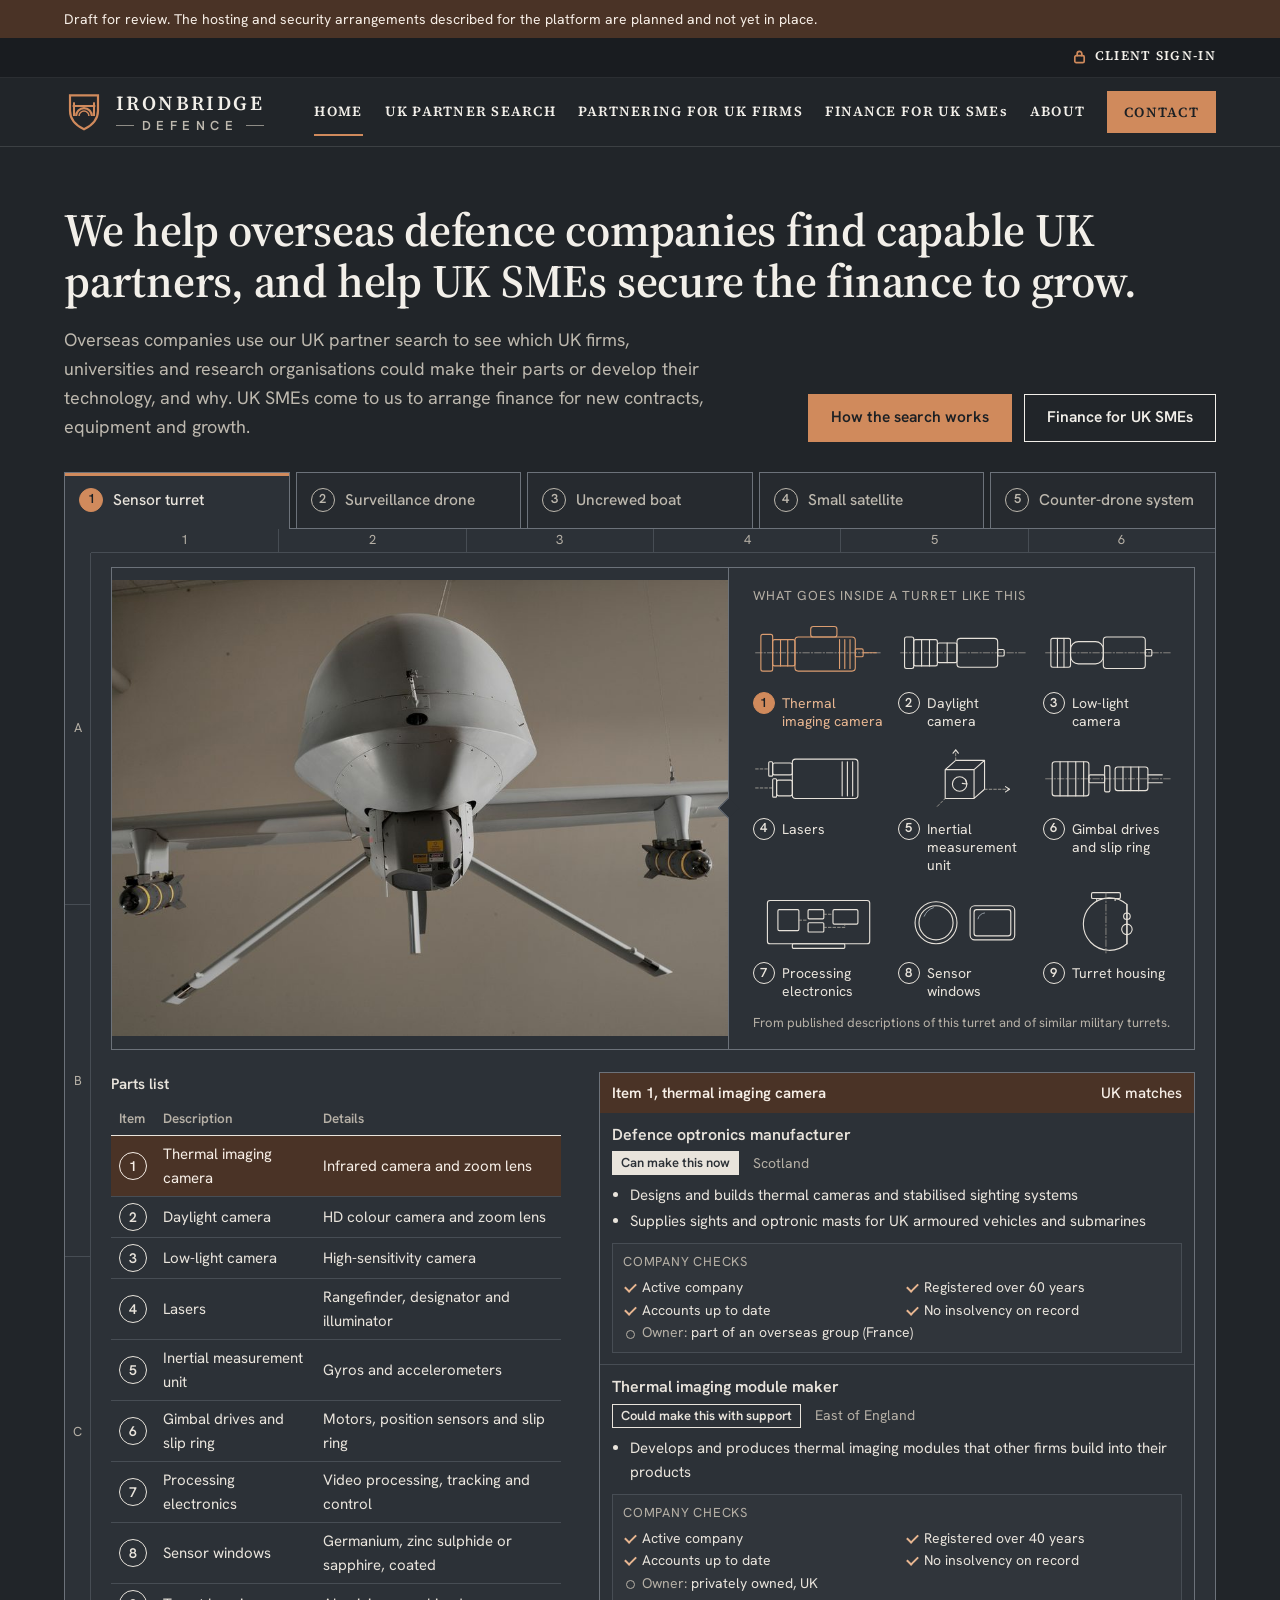
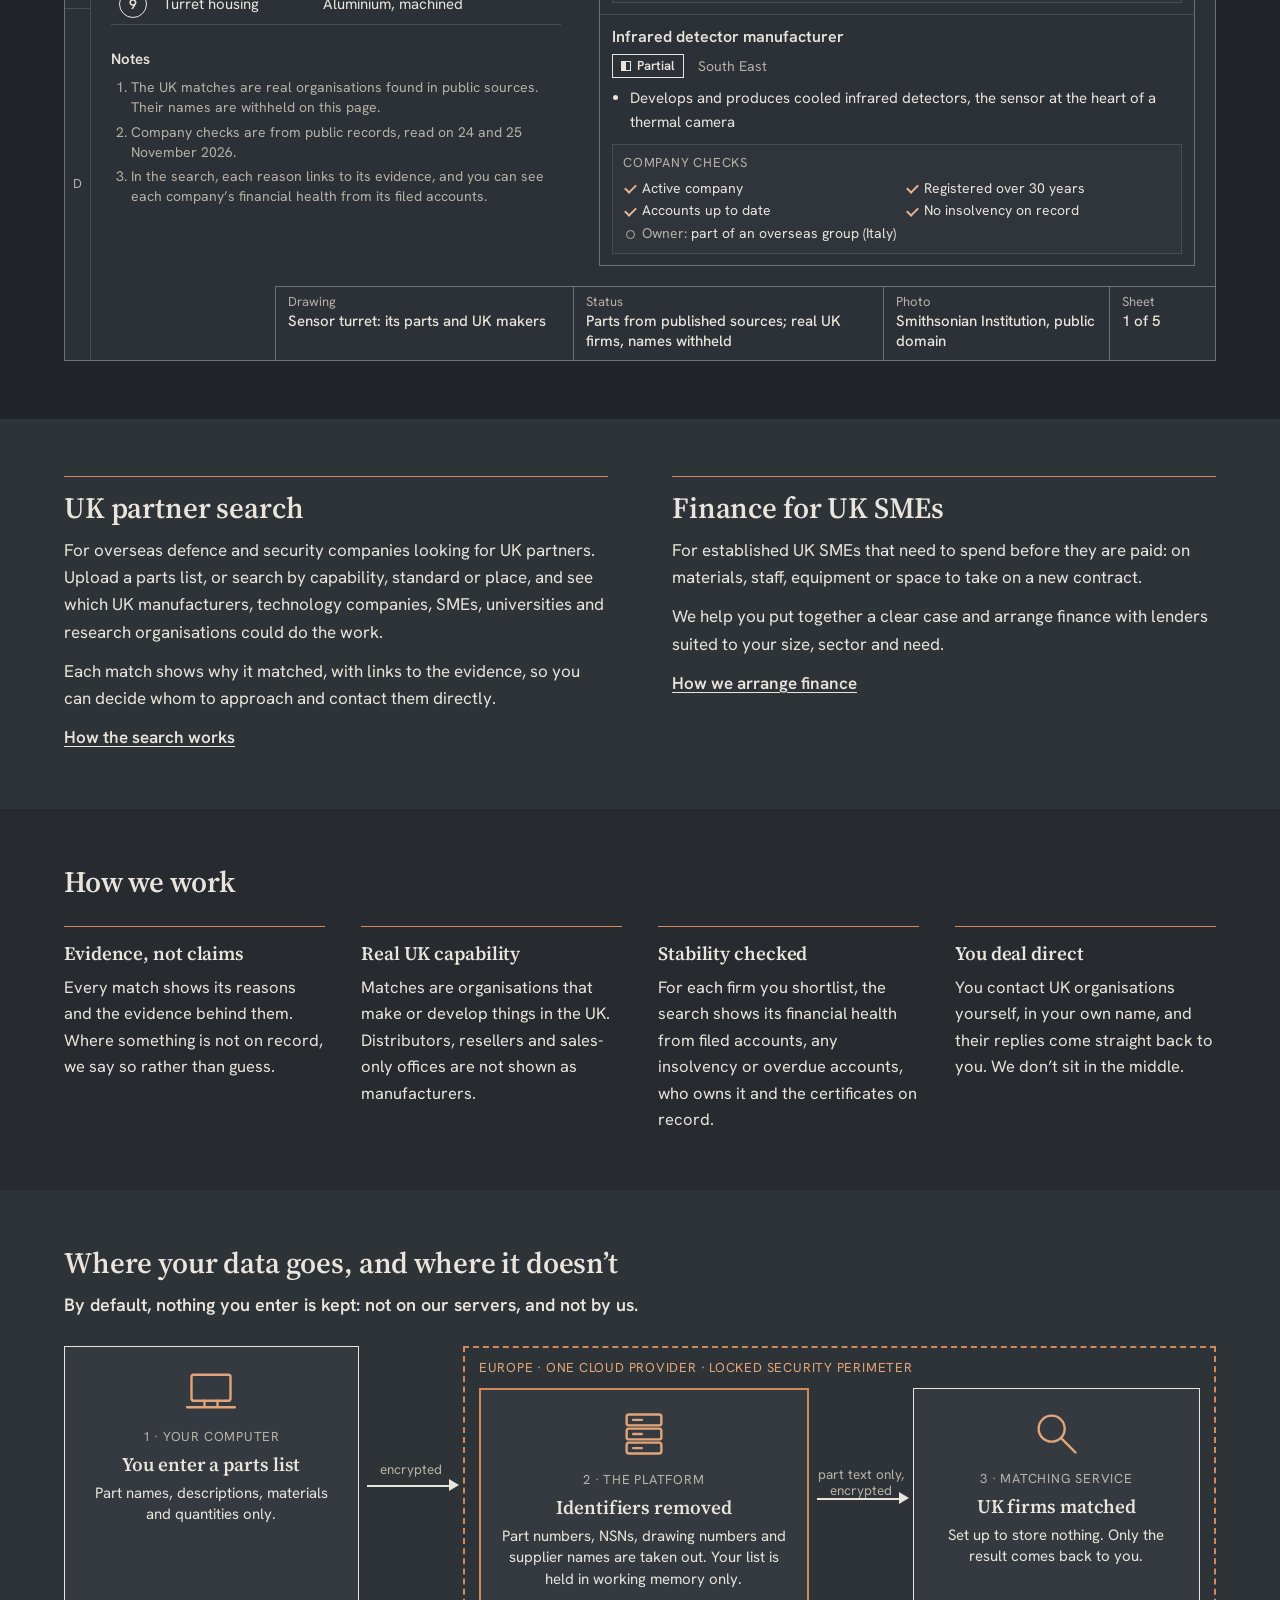
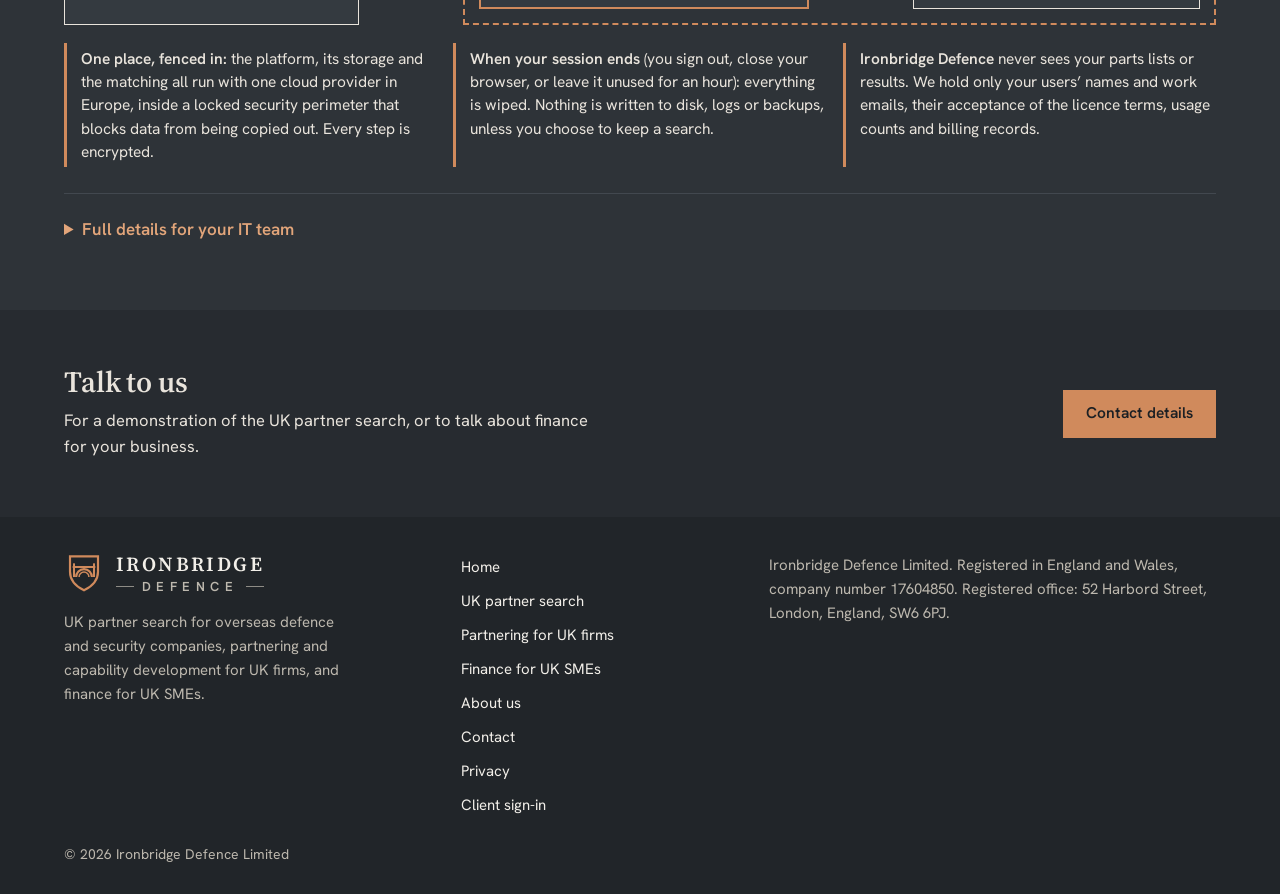
==== commit d4d8521a: "A client sign-in link, with a holding page until the platform is live - A slim bar above the header " ====
--- a/index.html
+++ b/index.html
@@ -20,14 +20,15 @@
 <meta property="og:image:height" content="630">
 <meta property="og:image:alt" content="Ironbridge Defence: UK partner search for overseas defence and security companies, and finance for UK SMEs.">
 <meta name="twitter:card" content="summary_large_image">
-<link rel="icon" href="favicon.svg" type="image/svg+xml">
+<link rel="icon" href="favicon.svg?v=d7cbdb1c26" type="image/svg+xml">
 <link rel="preload" href="fonts/hanken-grotesk-latin.woff2" as="font" type="font/woff2" crossorigin>
 <link rel="preload" href="fonts/source-serif-4-latin.woff2" as="font" type="font/woff2" crossorigin>
-<link rel="stylesheet" href="site.css">
+<link rel="stylesheet" href="site.css?v=c790877828">
 </head>
 <body>
 <a class="skip" href="#main">Skip to content</a>
 <p class="draft">Draft for review. The hosting and security arrangements described for the platform are planned and not yet in place.</p>
+<div class="util"><div class="wrap"><a href="sign-in.html"><svg viewBox="0 0 16 16" aria-hidden="true"><rect x="3" y="7" width="10" height="7.5" rx="1.5"/><path d="M5.5 7V5a2.5 2.5 0 0 1 5 0v2"/></svg>Client sign-in</a></div></div>
 <header class="top"><div class="wrap bar"><a class="brand" href="index.html" aria-label="Ironbridge Defence, home"><span class="bmark" aria-hidden="true"><svg viewBox="0 0 120 120" focusable="false"><path d="M18,10 H102 V56 C102,82 84,100 60,112 C36,100 18,82 18,56 Z" fill="none" stroke="currentColor" stroke-width="6.5" stroke-linejoin="miter"/><rect x="26" y="39" width="68" height="6" fill="currentColor"/><rect x="27" y="31" width="6" height="41" fill="currentColor"/><rect x="87" y="31" width="6" height="41" fill="currentColor"/><path d="M36.25,72.00 A23.75,23.75 0 0 1 83.75,72.00" fill="none" stroke="currentColor" stroke-width="6.5"/><path d="M45.25,72.00 A14.75,14.75 0 0 1 74.75,72.00" fill="none" stroke="currentColor" stroke-width="4.5"/></svg></span><span class="bwords" aria-hidden="true"><span class="bw1">IRONBRIDGE</span><span class="bw2"><i></i>DEFENCE<i></i></span></span></a><nav class="nav" aria-label="Main"><a href="index.html" aria-current="page">Home</a><a href="uk-partner-search.html">UK partner search</a><a href="uk-firms.html">Partnering for UK firms</a><a href="finance.html">Finance for UK SME<span class="lcs">s</span></a><a href="about.html">About</a><a class="navbtn" href="about.html#contact">Contact</a></nav></div></header>
 <main id="main">
 <section class="band"><div class="wrap hero">
@@ -114,7 +115,7 @@
   <div class="fgrid">
     <div><a class="brand" href="index.html" aria-label="Ironbridge Defence, home"><span class="bmark" aria-hidden="true"><svg viewBox="0 0 120 120" focusable="false"><path d="M18,10 H102 V56 C102,82 84,100 60,112 C36,100 18,82 18,56 Z" fill="none" stroke="currentColor" stroke-width="6.5" stroke-linejoin="miter"/><rect x="26" y="39" width="68" height="6" fill="currentColor"/><rect x="27" y="31" width="6" height="41" fill="currentColor"/><rect x="87" y="31" width="6" height="41" fill="currentColor"/><path d="M36.25,72.00 A23.75,23.75 0 0 1 83.75,72.00" fill="none" stroke="currentColor" stroke-width="6.5"/><path d="M45.25,72.00 A14.75,14.75 0 0 1 74.75,72.00" fill="none" stroke="currentColor" stroke-width="4.5"/></svg></span><span class="bwords" aria-hidden="true"><span class="bw1">IRONBRIDGE</span><span class="bw2"><i></i>DEFENCE<i></i></span></span></a>
       <p class="fdesc">UK partner search for overseas defence and security companies, partnering and capability development for UK firms, and finance for UK SMEs.</p></div>
-    <nav class="flinks" aria-label="Footer"><a href="index.html">Home</a><a href="uk-partner-search.html">UK partner search</a><a href="uk-firms.html">Partnering for UK firms</a><a href="finance.html">Finance for UK SMEs</a><a href="about.html">About us</a><a href="about.html#contact">Contact</a><a href="about.html#privacy">Privacy</a></nav>
+    <nav class="flinks" aria-label="Footer"><a href="index.html">Home</a><a href="uk-partner-search.html">UK partner search</a><a href="uk-firms.html">Partnering for UK firms</a><a href="finance.html">Finance for UK SMEs</a><a href="about.html">About us</a><a href="about.html#contact">Contact</a><a href="about.html#privacy">Privacy</a><a href="sign-in.html">Client sign-in</a></nav>
     <p class="legal">Ironbridge Defence Limited. Registered in England and Wales, company number 17604850. Registered office: 52 Harbord Street, London, England, SW6 6PJ.</p>
   </div>
   <p class="copy">© 2026 Ironbridge Defence Limited</p>
--- a/site.css
+++ b/site.css
@@ -276,6 +276,13 @@
 .bw2{display:flex;align-items:center;gap:8px;margin-top:6px;font-size:13px;font-weight:600;line-height:1;letter-spacing:.42em;color:var(--dk-soft)}
 .bw2 i{flex:1;height:1px;background:currentColor;opacity:.7}
 .foot .brand{color:var(--dk-ink)}
+
+/* v28: the slim bar above the header with the client sign-in link */
+.util{background:#191c20;border-bottom:1px solid rgba(255,255,255,.08);padding-left:max(5vw,16px);padding-right:max(5vw,16px)}
+.util .wrap{display:flex;justify-content:flex-end;align-items:center;min-height:38px}
+.util a{display:inline-flex;align-items:center;gap:8px;color:var(--dk-ink);text-decoration:none;font-family:"Source Serif 4",Georgia,serif;font-weight:600;font-size:13px;letter-spacing:.1em;text-transform:uppercase;padding:8px 0;border-bottom:2px solid transparent}
+.util a:hover,.util a[aria-current=page]{border-bottom-color:var(--ac2)}
+.util svg{width:15px;height:15px;fill:none;stroke:var(--ac2);stroke-width:1.8;stroke-linecap:round}
 
 /* v24: the UK firms page's drawing - an overseas group's divisions above a dotted line, your UK firm below it; no boxes, no grid */
 .fitmap{margin:10px 0 0;padding:30px 0 0;border-top:1px solid rgba(242,239,233,.14)}
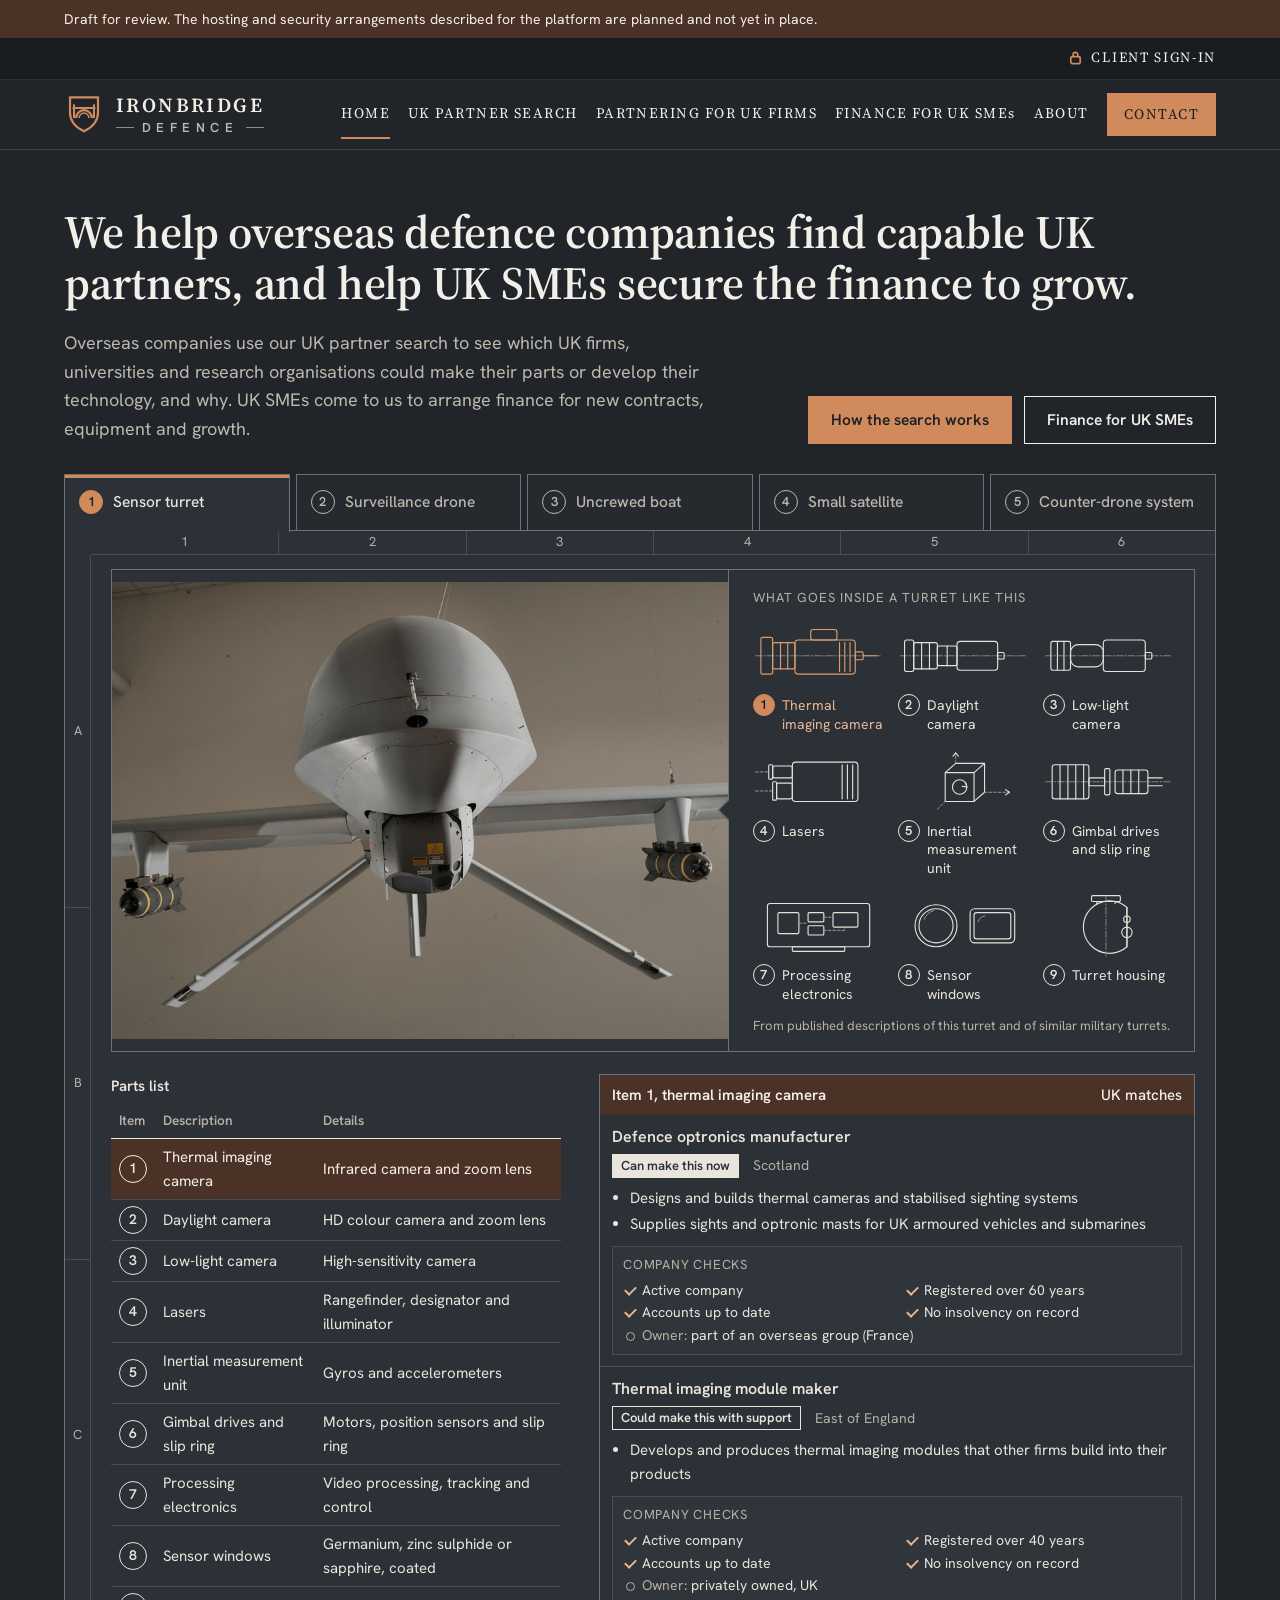
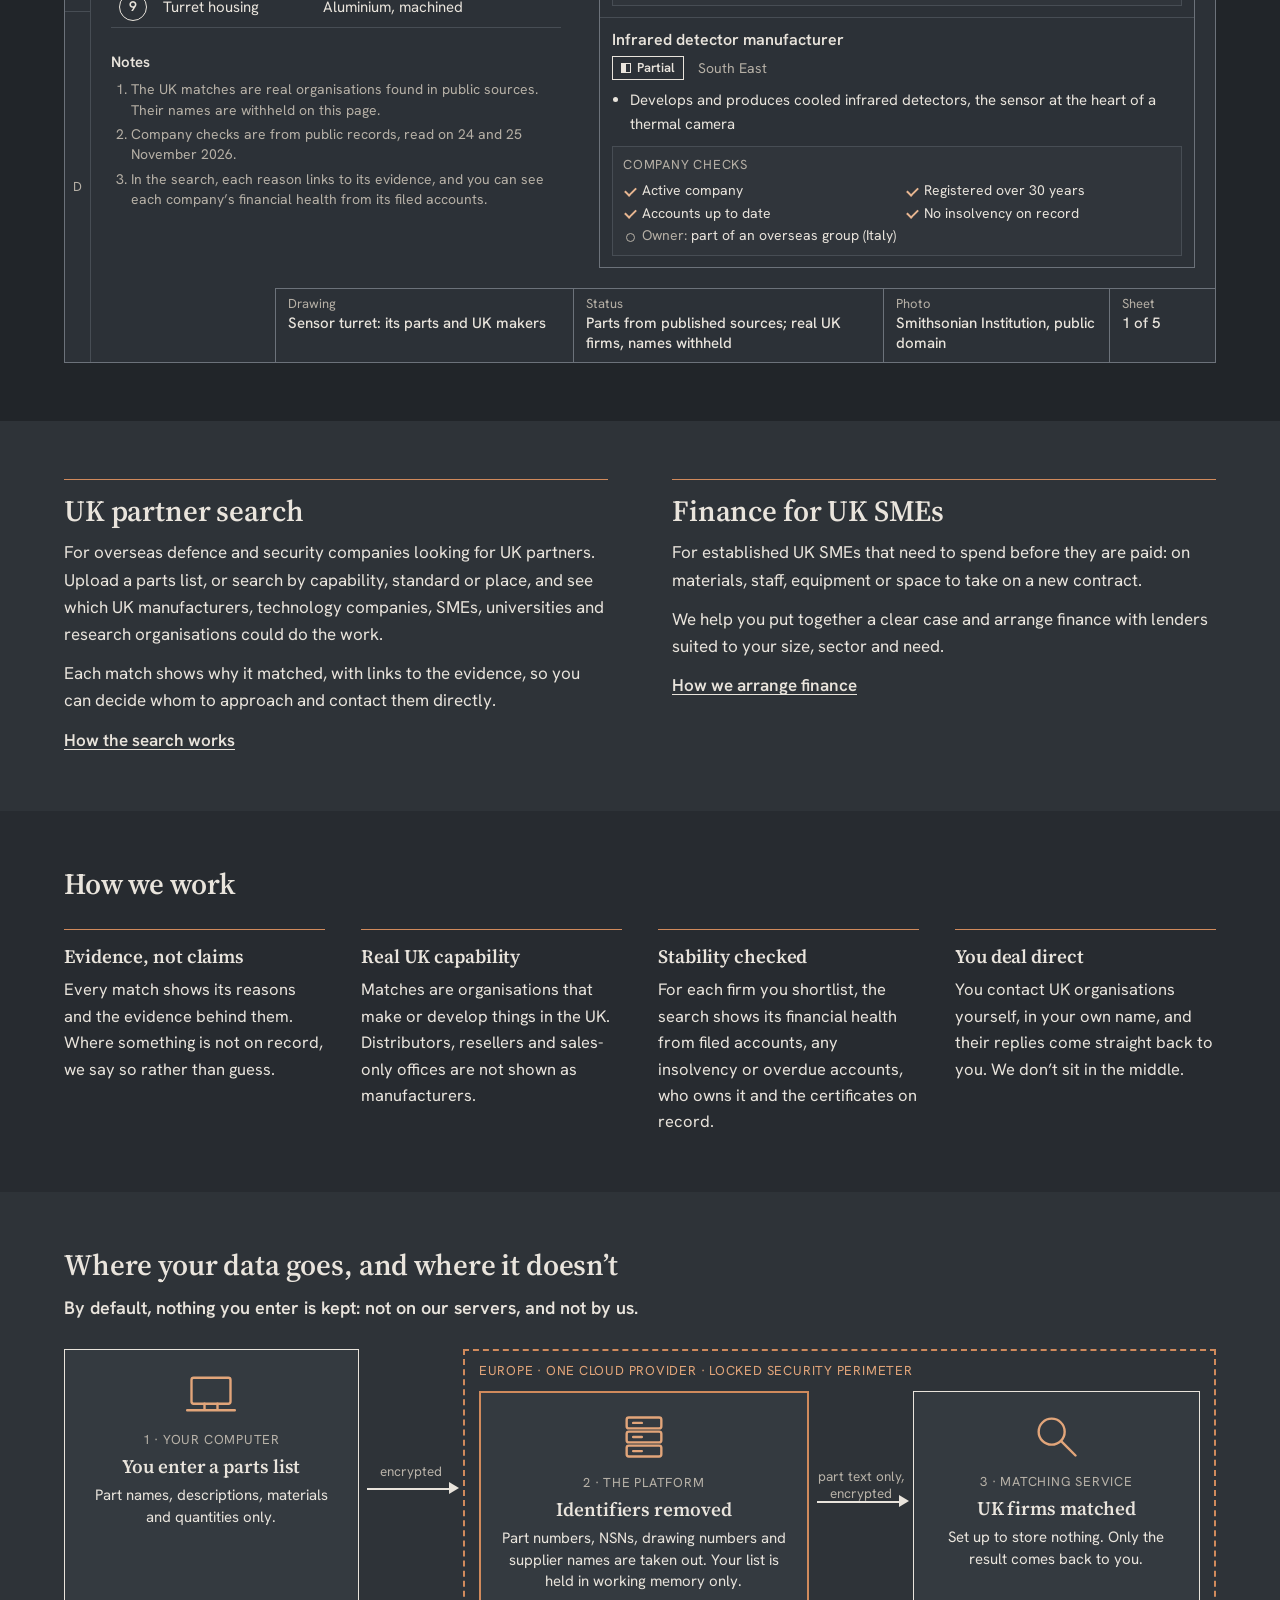
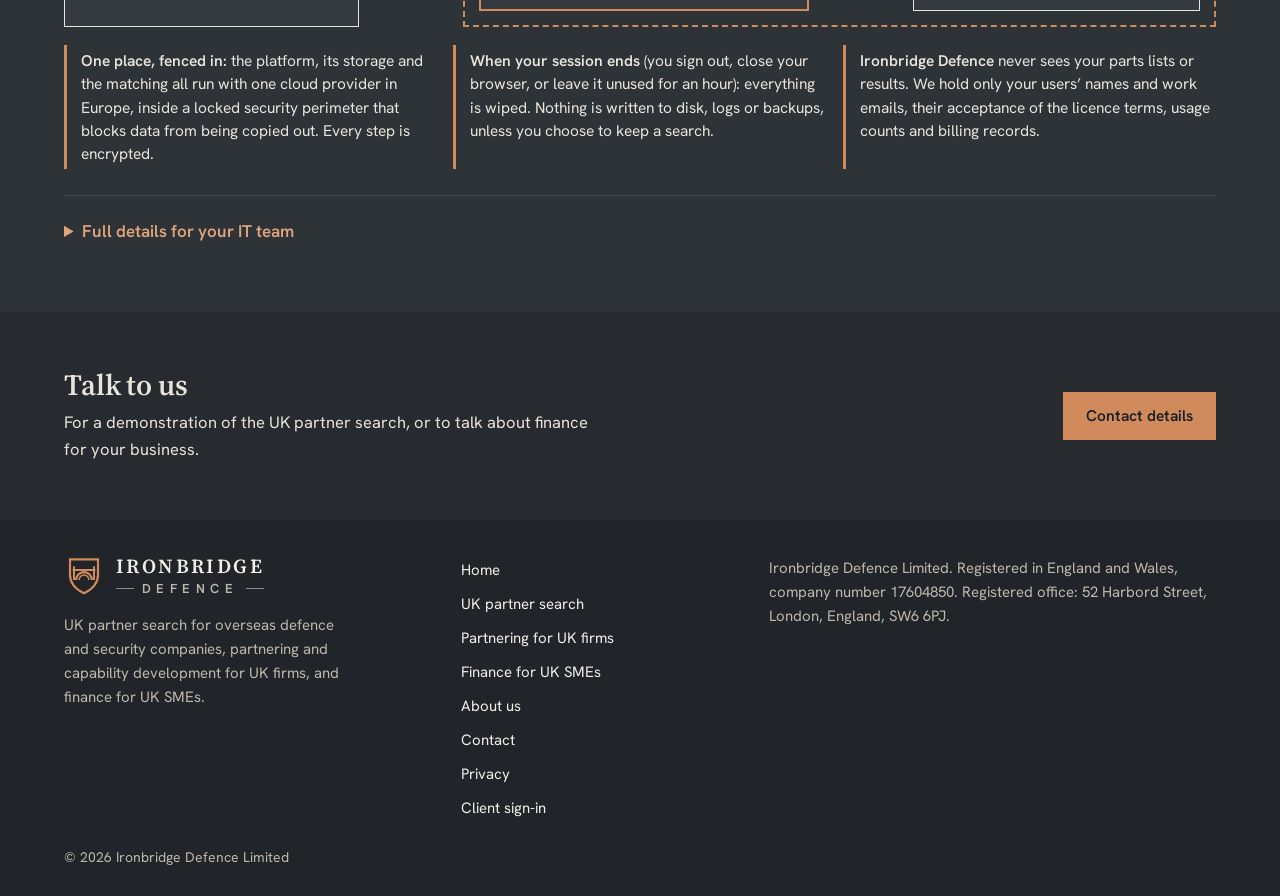
==== commit 16b1f1c9: "A lighter, slightly larger menu, closer to the IRONBRIDGE wordmark The menu and the sign-in link now" ====
--- a/index.html
+++ b/index.html
@@ -23,7 +23,7 @@
 <link rel="icon" href="favicon.svg?v=d7cbdb1c26" type="image/svg+xml">
 <link rel="preload" href="fonts/hanken-grotesk-latin.woff2" as="font" type="font/woff2" crossorigin>
 <link rel="preload" href="fonts/source-serif-4-latin.woff2" as="font" type="font/woff2" crossorigin>
-<link rel="stylesheet" href="site.css?v=c790877828">
+<link rel="stylesheet" href="site.css?v=c932b24990">
 </head>
 <body>
 <a class="skip" href="#main">Skip to content</a>
--- a/site.css
+++ b/site.css
@@ -1,8 +1,8 @@
 /* v22: the two fonts, served from this site (fonts/). SIL Open Font Licence 1.1: fonts/OFL-hanken-grotesk.txt, fonts/OFL-source-serif-4.txt */
 @font-face{font-family:"Hanken Grotesk";font-style:normal;font-weight:400 600;font-display:swap;src:url(fonts/hanken-grotesk-latin-ext.woff2) format("woff2");unicode-range:U+0100-02BA,U+02BD-02C5,U+02C7-02CC,U+02CE-02D7,U+02DD-02FF,U+0304,U+0308,U+0329,U+1D00-1DBF,U+1E00-1E9F,U+1EF2-1EFF,U+2020,U+20A0-20AB,U+20AD-20C4,U+2113,U+2C60-2C7F,U+A720-A7FF}
 @font-face{font-family:"Hanken Grotesk";font-style:normal;font-weight:400 600;font-display:swap;src:url(fonts/hanken-grotesk-latin.woff2) format("woff2");unicode-range:U+0000-00FF,U+0131,U+0152-0153,U+02BB-02BC,U+02C6,U+02DA,U+02DC,U+0304,U+0308,U+0329,U+2000-206F,U+20AC,U+2122,U+2191,U+2193,U+2212,U+2215,U+FEFF,U+FFFD}
-@font-face{font-family:"Source Serif 4";font-style:normal;font-weight:500 600;font-display:swap;src:url(fonts/source-serif-4-latin-ext.woff2) format("woff2");unicode-range:U+0100-02BA,U+02BD-02C5,U+02C7-02CC,U+02CE-02D7,U+02DD-02FF,U+0304,U+0308,U+0329,U+1D00-1DBF,U+1E00-1E9F,U+1EF2-1EFF,U+2020,U+20A0-20AB,U+20AD-20C4,U+2113,U+2C60-2C7F,U+A720-A7FF}
-@font-face{font-family:"Source Serif 4";font-style:normal;font-weight:500 600;font-display:swap;src:url(fonts/source-serif-4-latin.woff2) format("woff2");unicode-range:U+0000-00FF,U+0131,U+0152-0153,U+02BB-02BC,U+02C6,U+02DA,U+02DC,U+0304,U+0308,U+0329,U+2000-206F,U+20AC,U+2122,U+2191,U+2193,U+2212,U+2215,U+FEFF,U+FFFD}
+@font-face{font-family:"Source Serif 4";font-style:normal;font-weight:400 600;font-display:swap;src:url(fonts/source-serif-4-latin-ext.woff2) format("woff2");unicode-range:U+0100-02BA,U+02BD-02C5,U+02C7-02CC,U+02CE-02D7,U+02DD-02FF,U+0304,U+0308,U+0329,U+1D00-1DBF,U+1E00-1E9F,U+1EF2-1EFF,U+2020,U+20A0-20AB,U+20AD-20C4,U+2113,U+2C60-2C7F,U+A720-A7FF}
+@font-face{font-family:"Source Serif 4";font-style:normal;font-weight:400 600;font-display:swap;src:url(fonts/source-serif-4-latin.woff2) format("woff2");unicode-range:U+0000-00FF,U+0131,U+0152-0153,U+02BB-02BC,U+02C6,U+02DA,U+02DC,U+0304,U+0308,U+0329,U+2000-206F,U+20AC,U+2122,U+2191,U+2193,U+2212,U+2215,U+FEFF,U+FFFD}
 /* VOICE everyday professional: a capable UK firm's site for defence buyers and SME owners; few hues, fine detail, plain words
    IDEA an engineering drawing sheet: an exploded assembly with item balloons, its parts list, and a title block in the corner
    PICTURE home: five real products behind tabs, each a photo beside line drawings of its parts, then its parts list and UK matches (with company checks) for one part; search: results by part; finance: the 'at a glance' panel; about: the title block holding the company details
@@ -422,3 +422,10 @@
 .top .bar{padding-block:10px}
 @media(max-width:1180px){.top .nav{gap:4px 18px}.top .nav a{font-size:13.5px;letter-spacing:.07em}}
 @media(max-width:960px){.top .nav{gap:2px 14px}.top .nav a{font-size:13px;letter-spacing:.05em}.top .nav .navbtn{padding:8px 12px}}
+
+/* v29: the menu lighter and a little larger, closer to the IRONBRIDGE wordmark (Stephen, 27 Nov 16:31) */
+.top .nav a{font-size:16px;font-weight:400;letter-spacing:.12em;font-variation-settings:"opsz" 24}
+.util a{font-size:14px;font-weight:400;letter-spacing:.12em;font-variation-settings:"opsz" 24}
+@media(max-width:1399px){.top .nav{gap:4px 18px}.top .nav a{font-size:14.5px;letter-spacing:.1em}}
+@media(max-width:1180px){.top .nav a{font-size:14px;letter-spacing:.08em}}
+@media(max-width:960px){.top .nav{gap:2px 14px}.top .nav a{font-size:13.5px;letter-spacing:.06em}.top .nav .navbtn{padding:8px 12px}}
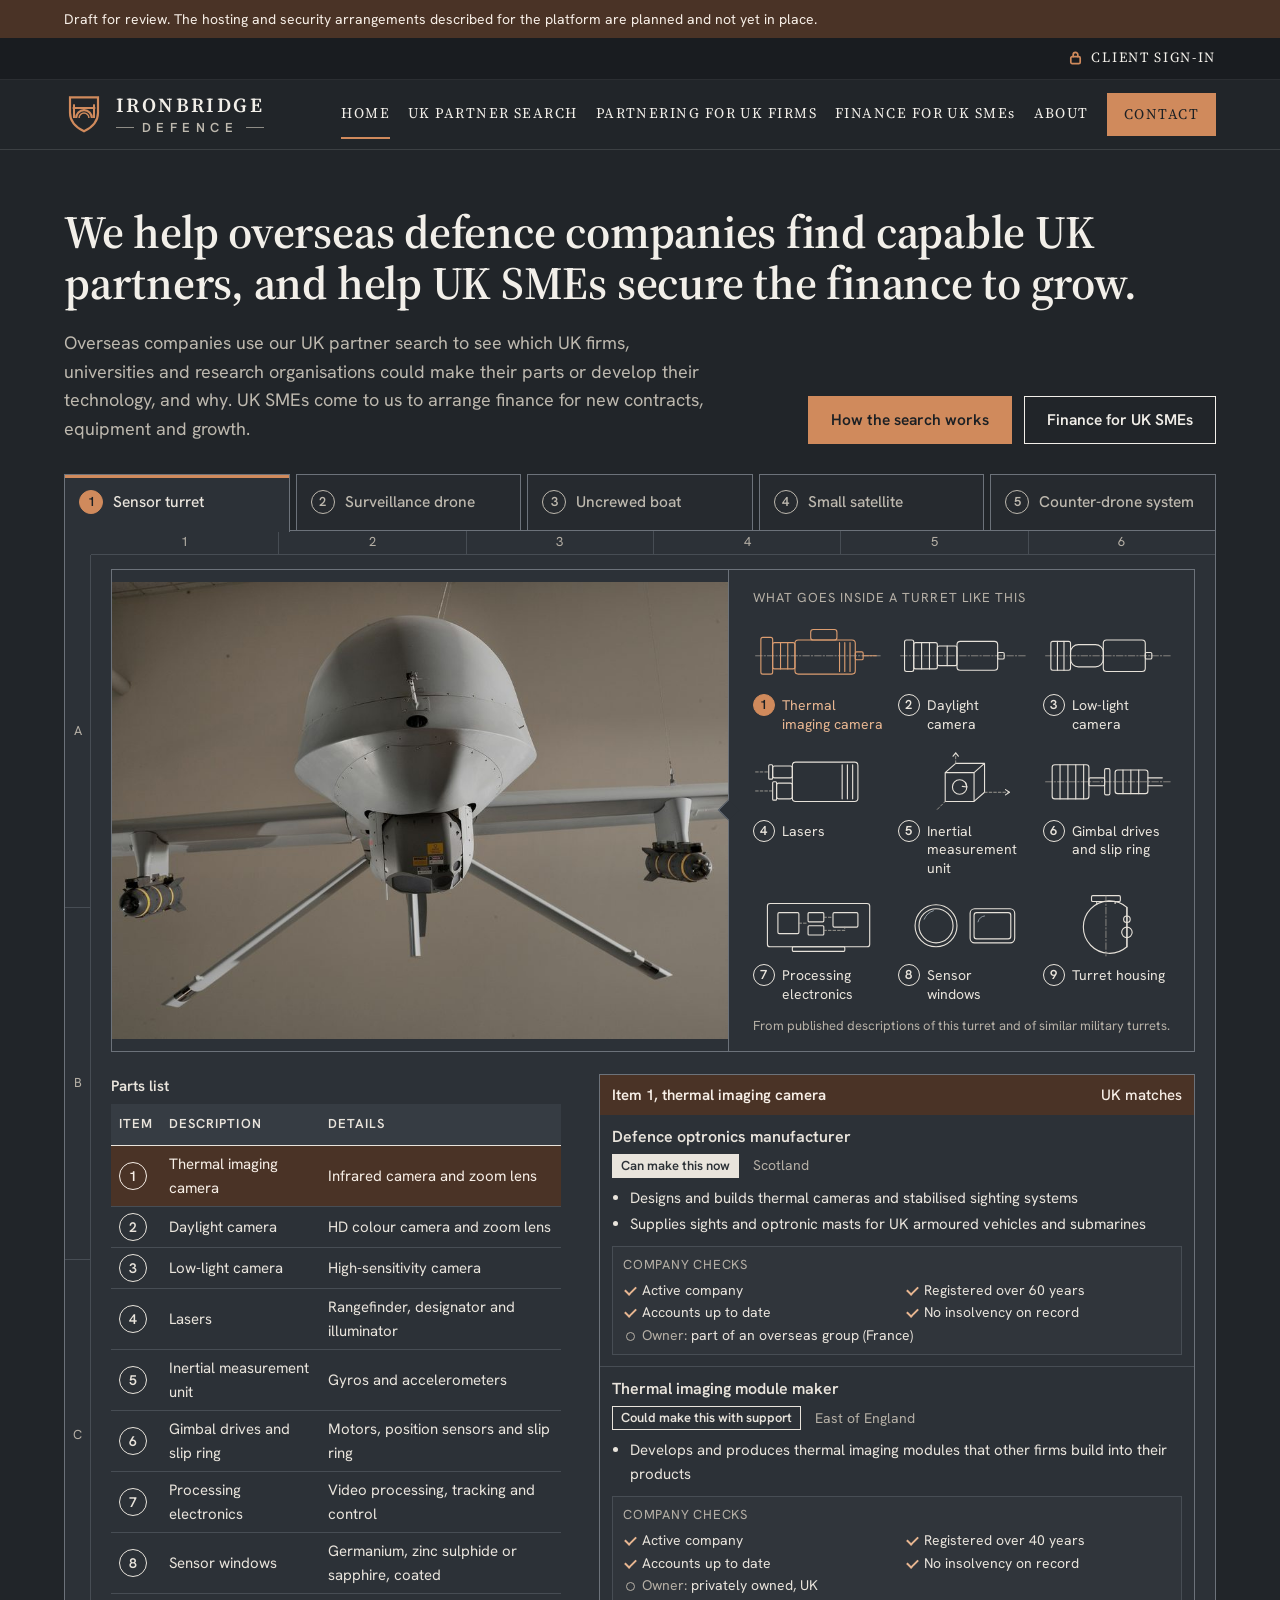
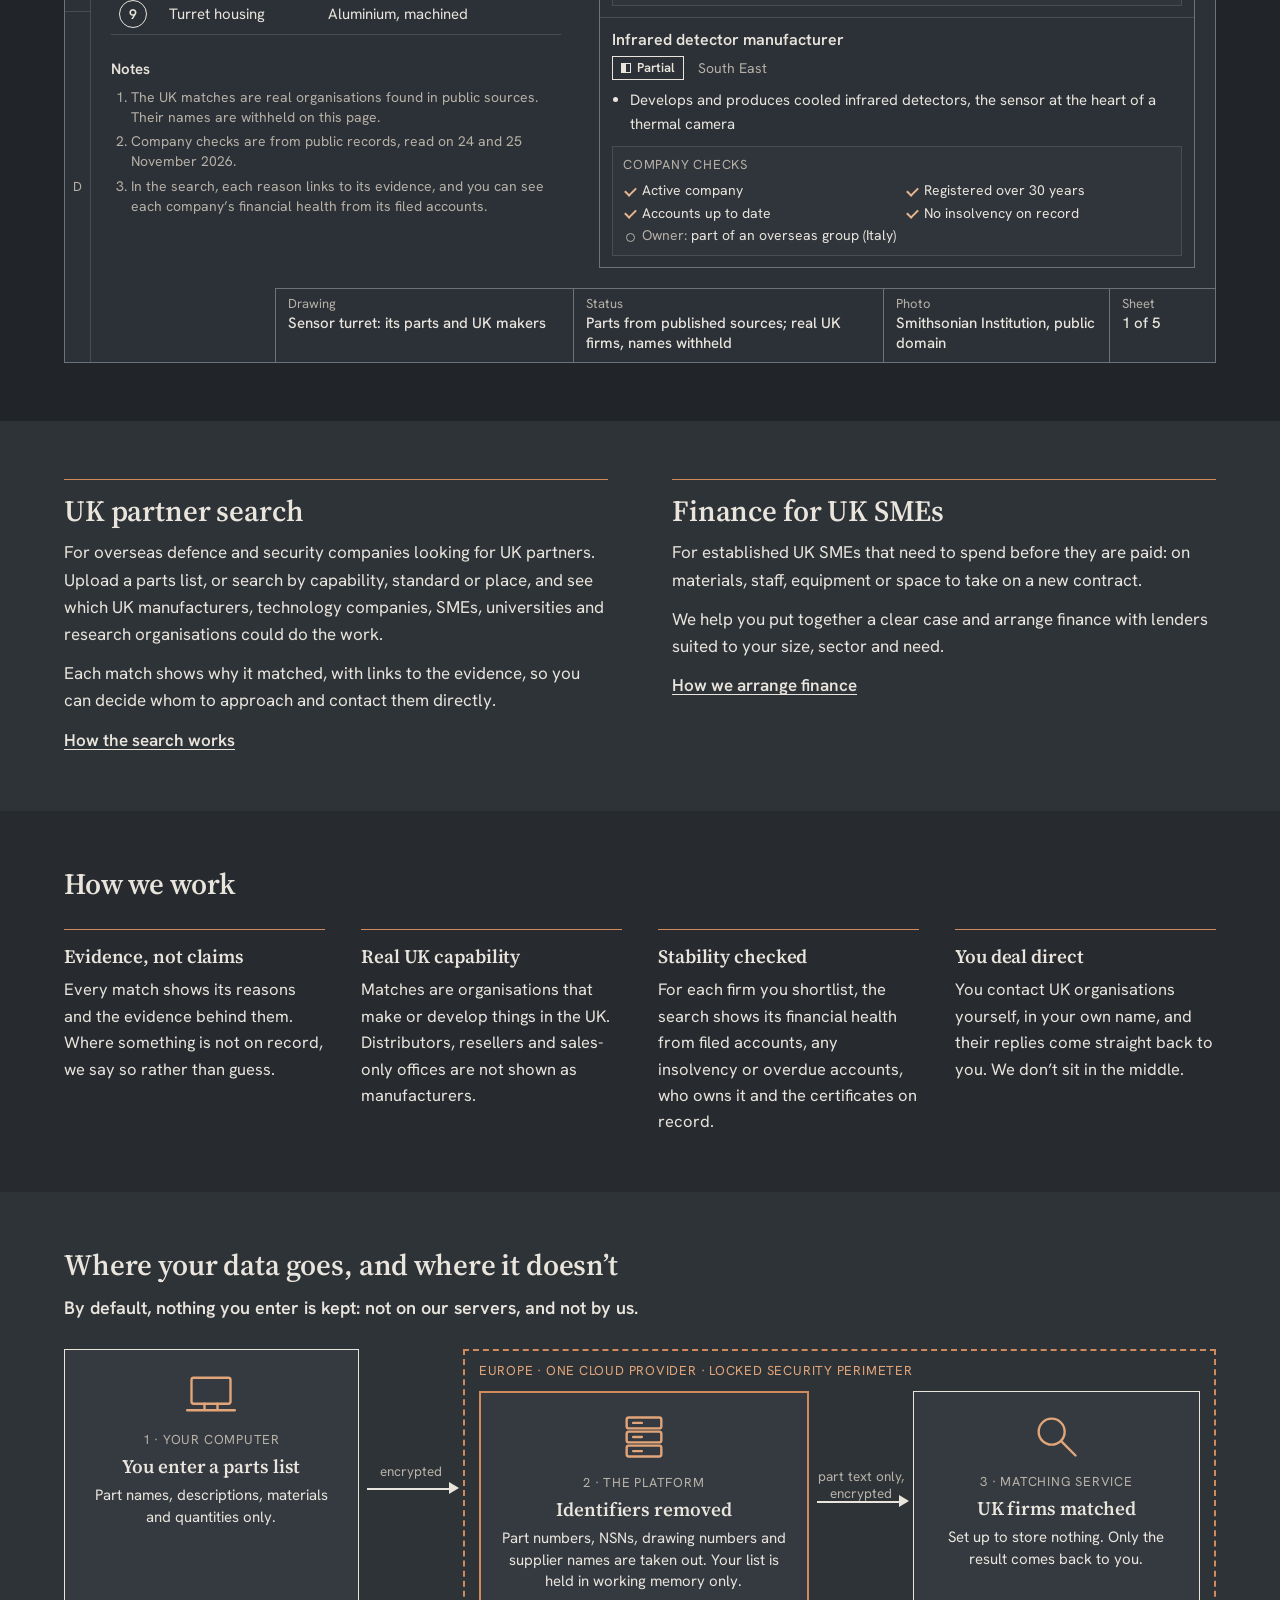
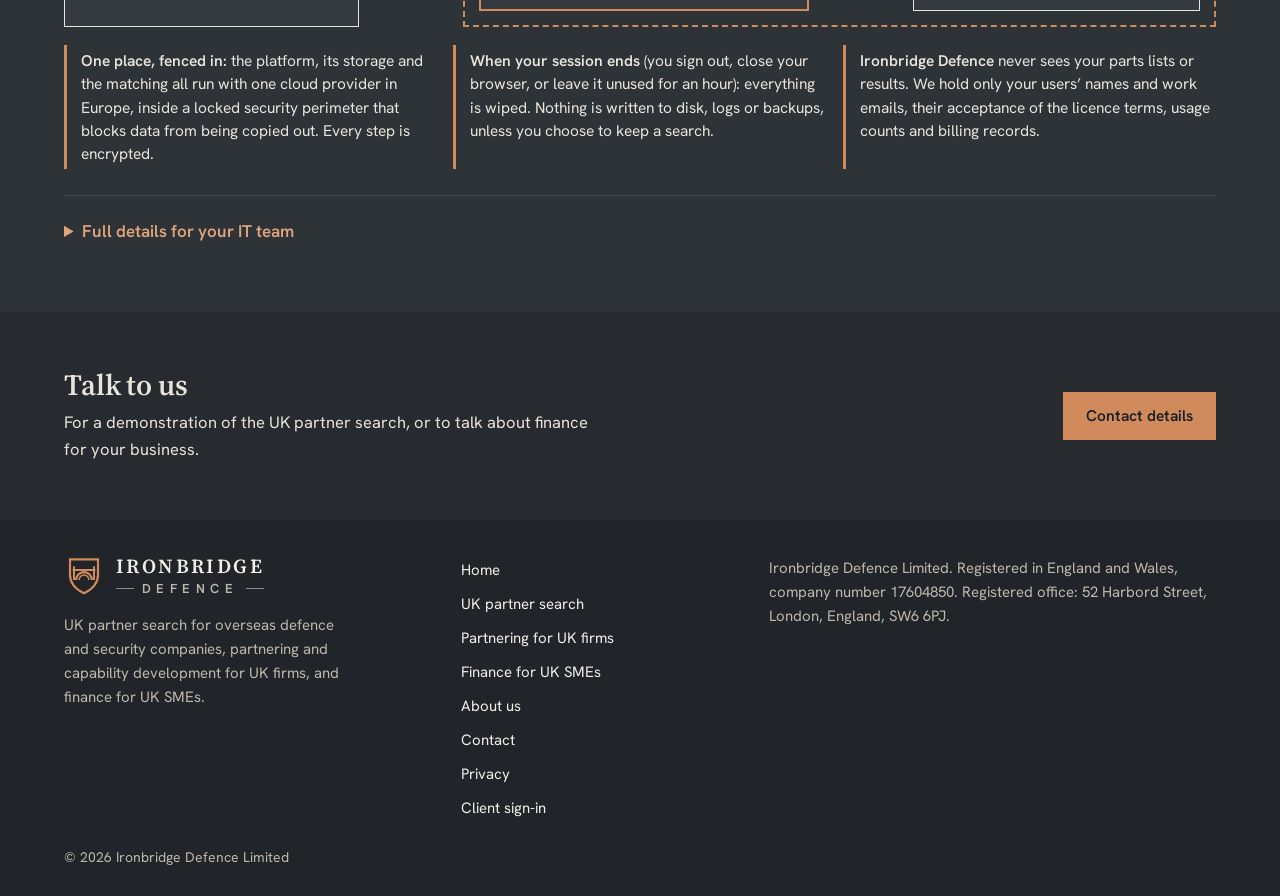
==== commit 5b051376: "Table headings that stand out, and 'SMEs' kept with its line - UK partner search: the results table " ====
--- a/index.html
+++ b/index.html
@@ -23,7 +23,7 @@
 <link rel="icon" href="favicon.svg?v=d7cbdb1c26" type="image/svg+xml">
 <link rel="preload" href="fonts/hanken-grotesk-latin.woff2" as="font" type="font/woff2" crossorigin>
 <link rel="preload" href="fonts/source-serif-4-latin.woff2" as="font" type="font/woff2" crossorigin>
-<link rel="stylesheet" href="site.css?v=c932b24990">
+<link rel="stylesheet" href="site.css?v=cce627031d">
 </head>
 <body>
 <a class="skip" href="#main">Skip to content</a>
@@ -32,9 +32,9 @@
 <header class="top"><div class="wrap bar"><a class="brand" href="index.html" aria-label="Ironbridge Defence, home"><span class="bmark" aria-hidden="true"><svg viewBox="0 0 120 120" focusable="false"><path d="M18,10 H102 V56 C102,82 84,100 60,112 C36,100 18,82 18,56 Z" fill="none" stroke="currentColor" stroke-width="6.5" stroke-linejoin="miter"/><rect x="26" y="39" width="68" height="6" fill="currentColor"/><rect x="27" y="31" width="6" height="41" fill="currentColor"/><rect x="87" y="31" width="6" height="41" fill="currentColor"/><path d="M36.25,72.00 A23.75,23.75 0 0 1 83.75,72.00" fill="none" stroke="currentColor" stroke-width="6.5"/><path d="M45.25,72.00 A14.75,14.75 0 0 1 74.75,72.00" fill="none" stroke="currentColor" stroke-width="4.5"/></svg></span><span class="bwords" aria-hidden="true"><span class="bw1">IRONBRIDGE</span><span class="bw2"><i></i>DEFENCE<i></i></span></span></a><nav class="nav" aria-label="Main"><a href="index.html" aria-current="page">Home</a><a href="uk-partner-search.html">UK partner search</a><a href="uk-firms.html">Partnering for UK firms</a><a href="finance.html">Finance for UK SME<span class="lcs">s</span></a><a href="about.html">About</a><a class="navbtn" href="about.html#contact">Contact</a></nav></div></header>
 <main id="main">
 <section class="band"><div class="wrap hero">
-  <h1>We help overseas defence companies find capable UK partners, and help UK SMEs secure the finance to grow.</h1>
-  <p class="lede">Overseas companies use our UK partner search to see which UK firms, universities and research organisations could make their parts or develop their technology, and why. UK SMEs come to us to arrange finance for new contracts, equipment and growth.</p>
-  <div class="actions"><a class="btn solid" href="uk-partner-search.html">How the search works</a><a class="btn" href="finance.html">Finance for UK SMEs</a></div>
+  <h1>We help overseas defence companies find capable UK partners, and help UK&nbsp;SMEs secure the finance to grow.</h1>
+  <p class="lede">Overseas companies use our UK partner search to see which UK firms, universities and research organisations could make their parts or develop their technology, and why. UK&nbsp;SMEs come to us to arrange finance for new contracts, equipment and growth.</p>
+  <div class="actions"><a class="btn solid" href="uk-partner-search.html">How the search works</a><a class="btn" href="finance.html">Finance for UK&nbsp;SMEs</a></div>
   <div class="exset"><div class="extabs" role="tablist" aria-label="Example products" hidden><button class="extab" type="button" role="tab" id="tab-turret" aria-controls="ex-turret" aria-selected="true"><b>1</b><span>Sensor turret</span></button><button class="extab" type="button" role="tab" id="tab-drone" aria-controls="ex-drone" aria-selected="false"><b>2</b><span>Surveillance drone</span></button><button class="extab" type="button" role="tab" id="tab-usv" aria-controls="ex-usv" aria-selected="false"><b>3</b><span>Uncrewed boat</span></button><button class="extab" type="button" role="tab" id="tab-sat" aria-controls="ex-sat" aria-selected="false"><b>4</b><span>Small satellite</span></button><button class="extab" type="button" role="tab" id="tab-cuas" aria-controls="ex-cuas" aria-selected="false"><b>5</b><span>Counter-drone system</span></button></div><figure class="sheet pic expanel" id="ex-turret" aria-label="Example 1 of 5: sensor turret: its parts and uk makers"><div class="zt" aria-hidden="true"><span>1</span><span>2</span><span>3</span><span>4</span><span>5</span><span>6</span></div><div class="zl" aria-hidden="true"><span>A</span><span>B</span><span>C</span><span>D</span></div><div class="exfig"><div class="tphoto"><img src="img/ex-turret-900.jpg?v=20" srcset="img/ex-turret-900.jpg?v=20 900w, img/ex-turret-1800.jpg?v=20 1800w" sizes="(max-width: 900px) 92vw, 680px" width="1800" height="1334" alt="Photo of a military drone seen from the front, with its sensor turret under the nose and its wings either side." style="object-position:50% 50%"></div><div class="tparts"><p class="thead">What goes inside a turret like this</p><ol class="tgrid"><li class="tp sel"><svg viewBox="0 0 200 100" aria-hidden="true"><path class="cl" d="M4 50H196"/><rect x="12" y="22" width="18" height="56" rx="3"/><rect x="30" y="30" width="34" height="40" rx="3"/><path d="M42 30V70M53 30V70"/><rect x="64" y="26" width="92" height="52" rx="5"/><rect x="88" y="10" width="40" height="16" rx="4"/><path d="M132 30V74M140 30V74M148 30V74"/><rect x="156" y="44" width="12" height="12" rx="2"/><path d="M168 50H188"/></svg><p><b>1</b><span>Thermal imaging camera</span></p></li><li class="tp"><svg viewBox="0 0 200 100" aria-hidden="true"><path class="cl" d="M4 50H196"/><rect x="10" y="26" width="14" height="48" rx="3"/><rect x="24" y="30" width="36" height="40" rx="3"/><path d="M36 30V70M48 30V70"/><rect x="60" y="35" width="30" height="30" rx="3"/><path d="M75 35V65"/><rect x="90" y="28" width="62" height="44" rx="5"/><rect x="152" y="45" width="10" height="10" rx="2"/></svg><p><b>2</b><span>Daylight camera</span></p></li><li class="tp"><svg viewBox="0 0 200 100" aria-hidden="true"><path class="cl" d="M4 50H196"/><rect x="12" y="28" width="30" height="44" rx="3"/><path d="M22 28V72M32 28V72"/><rect x="42" y="33" width="50" height="34" rx="12"/><rect x="92" y="26" width="64" height="48" rx="5"/><rect x="156" y="45" width="10" height="10" rx="2"/></svg><p><b>3</b><span>Low-light camera</span></p></li><li class="tp"><svg viewBox="0 0 200 100" aria-hidden="true"><path class="bm" d="M4 35H24M4 64H30"/><rect x="24" y="24" width="6" height="22" rx="1.5"/><rect x="30" y="26" width="30" height="18" rx="3"/><rect x="30" y="50" width="6" height="28" rx="1.5"/><rect x="36" y="52" width="24" height="24" rx="3"/><rect x="60" y="20" width="100" height="60" rx="5"/><path d="M136 24V76M144 24V76M152 24V76"/></svg><p><b>4</b><span>Lasers</span></p></li><li class="tp"><svg viewBox="0 0 200 100" aria-hidden="true"><path d="M72 36H116V80H72Z M72 36 88 22H132L116 36 M116 80 132 66V22"/><circle cx="94" cy="58" r="11"/><path d="M103 51l2 7-7-1"/><path class="bm" d="M132 66H170M88 22V6M60 92 72 80"/><path d="M164 62l6 4-6 4M84 11l4-5 4 5"/></svg><p><b>5</b><span>Inertial measurement unit</span></p></li><li class="tp"><svg viewBox="0 0 200 100" aria-hidden="true"><path class="cl" d="M4 50H196"/><rect x="14" y="24" width="56" height="52" rx="4"/><path d="M26 24V76M38 24V76M50 24V76M62 24V76"/><rect x="70" y="44" width="24" height="12" rx="2"/><rect x="94" y="30" width="8" height="40" rx="2"/><rect x="110" y="32" width="50" height="36" rx="4"/><path d="M122 32V68M134 32V68M146 32V68M160 44H182M160 56H182"/></svg><p><b>6</b><span>Gimbal drives and slip ring</span></p></li><li class="tp"><svg viewBox="0 0 200 100" aria-hidden="true"><rect x="22" y="16" width="156" height="66" rx="4"/><rect x="38" y="30" width="32" height="32" rx="2"/><rect x="84" y="30" width="24" height="14" rx="1.5"/><rect x="84" y="50" width="24" height="14" rx="1.5"/><rect x="122" y="30" width="38" height="22" rx="2"/><rect x="60" y="82" width="80" height="7" rx="1.5"/><path class="bm" d="M70 46H84M108 37H122M108 57H140V52"/></svg><p><b>7</b><span>Processing electronics</span></p></li><li class="tp"><svg viewBox="0 0 200 100" aria-hidden="true"><circle cx="58" cy="50" r="32"/><circle cx="58" cy="50" r="26"/><path class="sh" d="M40 40Q44 30 54 27"/><rect x="110" y="24" width="68" height="52" rx="7"/><rect x="116" y="30" width="56" height="40" rx="4"/><path class="sh" d="M122 44Q124 36 132 35"/></svg><p><b>8</b><span>Sensor windows</span></p></li><li class="tp"><svg viewBox="0 0 200 100" aria-hidden="true"><path d="M128 22A40 40 0 1 0 128 82Z"/><path d="M128 22V82"/><rect x="74" y="4" width="44" height="9" rx="2"/><path d="M82 13V16M110 13V16"/><path class="cl" d="M96 4V96"/><circle cx="128" cy="40" r="5"/><circle cx="128" cy="60" r="8"/></svg><p><b>9</b><span>Turret housing</span></p></li></ol><p class="tsrc">From published descriptions of this turret and of similar military turrets.</p></div></div><div class="sgrid two-up"><div class="bomcell"><table class="bom"><caption>Parts list</caption><thead><tr><th>Item</th><th>Description</th><th>Details</th></tr></thead><tbody><tr class="sel"><td><span class="bl">1</span></td><td>Thermal imaging camera</td><td>Infrared camera and zoom lens</td></tr><tr><td><span class="bl">2</span></td><td>Daylight camera</td><td>HD colour camera and zoom lens</td></tr><tr><td><span class="bl">3</span></td><td>Low-light camera</td><td>High-sensitivity camera</td></tr><tr><td><span class="bl">4</span></td><td>Lasers</td><td>Rangefinder, designator and illuminator</td></tr><tr><td><span class="bl">5</span></td><td>Inertial measurement unit</td><td>Gyros and accelerometers</td></tr><tr><td><span class="bl">6</span></td><td>Gimbal drives and slip ring</td><td>Motors, position sensors and slip ring</td></tr><tr><td><span class="bl">7</span></td><td>Processing electronics</td><td>Video processing, tracking and control</td></tr><tr><td><span class="bl">8</span></td><td>Sensor windows</td><td>Germanium, zinc sulphide or sapphire, coated</td></tr><tr><td><span class="bl">9</span></td><td>Turret housing</td><td>Aluminium, machined</td></tr></tbody></table></div><div class="matchcell"><div class="match" aria-label="UK matches for item 1, the thermal imaging camera"><p class="mh">Item 1, thermal imaging camera<span>UK matches</span></p><div class="firm"><p class="fn">Defence optronics manufacturer</p><p class="fm"><span class="chip a">Can make this now</span><span>Scotland</span></p><ul class="why"><li>Designs and builds thermal cameras and stabilised sighting systems</li><li>Supplies sights and optronic masts for UK armoured vehicles and submarines</li></ul><div class="chkbox"><p class="chh">Company checks</p><ul class="chk"><li class="ok">Active company</li><li class="ok">Registered over 60 years</li><li class="ok">Accounts up to date</li><li class="ok">No insolvency on record</li><li class="own"><span>Owner:</span> part of an overseas group (France)</li></ul></div></div><div class="firm"><p class="fn">Thermal imaging module maker</p><p class="fm"><span class="chip">Could make this with support</span><span>East of England</span></p><ul class="why"><li>Develops and produces thermal imaging modules that other firms build into their products</li></ul><div class="chkbox"><p class="chh">Company checks</p><ul class="chk"><li class="ok">Active company</li><li class="ok">Registered over 40 years</li><li class="ok">Accounts up to date</li><li class="ok">No insolvency on record</li><li class="own"><span>Owner:</span> privately owned, UK</li></ul></div></div><div class="firm"><p class="fn">Infrared detector manufacturer</p><p class="fm"><span class="chip"><i class="half"></i>Partial</span><span>South East</span></p><ul class="why"><li>Develops and produces cooled infrared detectors, the sensor at the heart of a thermal camera</li></ul><div class="chkbox"><p class="chh">Company checks</p><ul class="chk"><li class="ok">Active company</li><li class="ok">Registered over 30 years</li><li class="ok">Accounts up to date</li><li class="ok">No insolvency on record</li><li class="own"><span>Owner:</span> part of an overseas group (Italy)</li></ul></div></div></div></div><div class="notes"><p class="nh">Notes</p><ol><li>The UK matches are real organisations found in public sources. Their names are withheld on this page.</li><li>Company checks are from public records, read on 24 and 25 November 2026.</li><li>In the search, each reason links to its evidence, and you can see each company’s financial health from its filed accounts.</li></ol></div></div><div class="tb photo"><div><span>Drawing</span><b>Sensor turret: its parts and UK makers</b></div><div><span>Status</span><b>Parts from published sources; real UK firms, names withheld</b></div><div><span>Photo</span><b>Smithsonian Institution, public domain</b></div><div><span>Sheet</span><b>1 of 5</b></div></div></figure><figure class="sheet pic expanel" id="ex-drone" aria-label="Example 2 of 5: surveillance drone: its parts and uk makers"><div class="zt" aria-hidden="true"><span>1</span><span>2</span><span>3</span><span>4</span><span>5</span><span>6</span></div><div class="zl" aria-hidden="true"><span>A</span><span>B</span><span>C</span><span>D</span></div><div class="exfig"><div class="tphoto"><img src="img/ex-drone-900.jpg?v=20" srcset="img/ex-drone-900.jpg?v=20 900w, img/ex-drone-1800.jpg?v=20 1800w" sizes="(max-width: 900px) 92vw, 680px" width="1800" height="1334" alt="Photo of a military surveillance drone on its launch catapult in the desert, ready for take-off." loading="lazy" style="object-position:50% 50%"></div><div class="tparts"><p class="thead">The parts of a drone like this</p><ol class="tgrid"><li class="tp"><svg viewBox="0 0 200 100" aria-hidden="true"><path class="cl" d="M100 2V98"/><path d="M94 40 14 58V68L94 54M106 40 186 58V68L106 54"/><rect x="94" y="8" width="12" height="78" rx="6"/><rect x="10" y="57" width="4" height="12" rx="1.5"/><rect x="186" y="57" width="4" height="12" rx="1.5"/><circle cx="100" cy="17" r="3.5"/><path d="M86 91H114"/><circle cx="100" cy="90" r="2.5"/><path class="sh" d="M18 64.3 52 58.4M182 64.3 148 58.4"/></svg><p><b>1</b><span>Airframe and wings</span></p></li><li class="tp sel"><svg viewBox="0 0 200 100" aria-hidden="true"><path class="cl" d="M4 50H196"/><path class="bm" d="M14 57H52"/><rect x="52" y="39" width="44" height="22" rx="6"/><rect x="60" y="13" width="28" height="26" rx="3"/><path d="M60 19H88M60 25H88M60 31H88"/><rect x="70" y="5" width="8" height="8" rx="1.5"/><path class="bm" d="M88 22H104V34"/><rect x="96" y="45" width="18" height="10" rx="2"/><rect x="114" y="40" width="12" height="20" rx="4"/><path d="M119 40C115 28 116 16 120 6C124 16 125 28 121 40Z"/><path d="M119 60C115 72 116 84 120 94C124 84 125 72 121 60Z"/></svg><p><b>2</b><span>Engine</span></p></li><li class="tp"><svg viewBox="0 0 200 100" aria-hidden="true"><path class="bm" d="M66 14Q82 3 98 14M73 19Q82 13 91 19"/><rect x="64" y="22" width="36" height="16" rx="2"/><rect x="74" y="26" width="16" height="8" rx="1"/><rect x="30" y="38" width="112" height="46" rx="4"/><rect x="44" y="50" width="26" height="24" rx="2"/><rect x="80" y="50" width="20" height="10" rx="1.5"/><rect x="80" y="64" width="20" height="10" rx="1.5"/><rect x="110" y="50" width="20" height="24" rx="2"/><rect x="142" y="48" width="10" height="8" rx="1.5"/><rect x="142" y="64" width="10" height="8" rx="1.5"/></svg><p><b>3</b><span>Avionics</span></p></li><li class="tp"><svg viewBox="0 0 200 100" aria-hidden="true"><rect x="34" y="44" width="92" height="40" rx="4"/><path d="M48 52V76M56 52V76M64 52V76"/><circle cx="96" cy="64" r="7"/><circle cx="112" cy="64" r="5"/><path d="M126 74H140"/><rect x="140" y="62" width="10" height="22" rx="2"/><path d="M145 62V12"/><path class="bm" d="M156 20Q166 31 156 42M164 12Q181 31 164 50"/></svg><p><b>4</b><span>Datalinks</span></p></li><li class="tp"><svg viewBox="0 0 200 100" aria-hidden="true"><rect x="70" y="6" width="60" height="8" rx="2"/><rect x="90" y="14" width="20" height="14" rx="2"/><circle cx="100" cy="58" r="30"/><circle cx="88" cy="60" r="9"/><circle cx="88" cy="60" r="4.5"/><rect x="103" y="51" width="18" height="18" rx="3"/><path class="sh" d="M79 41Q85 33 96 31"/></svg><p><b>5</b><span>Camera turret</span></p></li><li class="tp"><svg viewBox="0 0 200 100" aria-hidden="true"><path d="M36 60 180 6 182 12 38 66Z"/><rect x="26" y="66" width="118" height="8" rx="2"/><circle cx="48" cy="83" r="9"/><circle cx="48" cy="83" r="3.5"/><circle cx="122" cy="83" r="9"/><circle cx="122" cy="83" r="3.5"/><path d="M26 70H12"/><circle cx="10" cy="70" r="2"/><path d="M104 66V41.3M136 66V29.3"/><rect x="108" y="52" width="24" height="12" rx="6"/><g transform="rotate(-20.6 146.6 12.6)"><rect x="129.6" y="8.6" width="34" height="8" rx="4"/><path d="M138 8.6 135 0H141L145 8.6"/><path d="M127 5V20"/></g></svg><p><b>6</b><span>Launcher</span></p></li><li class="tp"><svg viewBox="0 0 200 100" aria-hidden="true"><rect x="18" y="80" width="58" height="7" rx="2"/><circle cx="32" cy="91" r="5"/><circle cx="62" cy="91" r="5"/><rect x="40" y="26" width="6" height="54" rx="2"/><path d="M46 28 152 6M46 40 152 6"/><path class="bm" d="M152 6V94"/><path d="M94 58H152M94 58V49M152 58V49"/><circle cx="123" cy="59" r="5"/><path class="sh" d="M152 49 157 45"/></svg><p><b>7</b><span>Recovery system</span></p></li><li class="tp"><svg viewBox="0 0 200 100" aria-hidden="true"><rect x="24" y="20" width="98" height="64" rx="5"/><rect x="32" y="28" width="82" height="48" rx="2"/><path class="sh" d="M42 66 58 50 74 56 92 38 106 42"/><circle cx="92" cy="38" r="3"/><path class="bm" d="M122 54H136"/><rect x="136" y="38" width="46" height="34" rx="12"/><circle cx="150" cy="55" r="6"/><circle cx="168" cy="55" r="6"/></svg><p><b>8</b><span>Ground control station</span></p></li></ol><p class="tsrc">From the maker’s published details for this type of drone, and a US Air Force fact sheet.</p></div></div><div class="sgrid two-up"><div class="bomcell"><table class="bom"><caption>Parts list</caption><thead><tr><th>Item</th><th>Description</th><th>Details</th></tr></thead><tbody><tr><td><span class="bl">1</span></td><td>Airframe and wings</td><td>3.1 m wingspan; up to 28 kg at take-off</td></tr><tr class="sel"><td><span class="bl">2</span></td><td>Engine</td><td>Heavy fuel (JP‑5 or JP‑8) or petrol; over 18 hours’ flight</td></tr><tr><td><span class="bl">3</span></td><td>Avionics</td><td>Flight control and satellite navigation, resilient to GPS jamming</td></tr><tr><td><span class="bl">4</span></td><td>Datalinks</td><td>Encrypted digital video and control links</td></tr><tr><td><span class="bl">5</span></td><td>Camera turret</td><td>Day and infrared cameras, in the nose</td></tr><tr><td><span class="bl">6</span></td><td>Launcher</td><td>A catapult on wheels, so no runway is needed</td></tr><tr><td><span class="bl">7</span></td><td>Recovery system</td><td>A hook on the wingtip catches a rope hanging from a pole</td></tr><tr><td><span class="bl">8</span></td><td>Ground control station</td><td>Small and modular; used from vehicles, on land or on ships</td></tr></tbody></table></div><div class="matchcell"><div class="match" aria-label="UK matches for item 2, the engine"><p class="mh">Item 2, engine<span>UK matches</span></p><div class="firm"><p class="fn">Rotary engine maker</p><p class="fm"><span class="chip a">Can make this now</span><span>West Midlands</span></p><ul class="why"><li>Designs and makes rotary engines for drones, at one site in the UK</li><li>Has a heavy-fuel engine for military drones, developed under a US Army research contract</li><li>Launched a 2 kg, 3.7 kW engine in 2024 that runs on petrol or jet fuel (JP‑5, JP‑8)</li><li>Certified to AS9100, the aerospace quality standard</li></ul><div class="chkbox"><p class="chh">Company checks</p><ul class="chk"><li class="ok">Active company</li><li class="ok">Registered over 10 years</li><li class="ok">Accounts up to date</li><li class="ok">No insolvency on record</li><li class="own"><span>Owner:</span> privately owned, UK</li></ul></div></div></div></div><div class="notes"><p class="nh">Notes</p><ol><li>The UK matches are real organisations found in public sources. Their names are withheld on this page.</li><li>Company checks are from public records, read on 24 and 25 November 2026.</li><li>In the search, each reason links to its evidence, and you can see each company’s financial health from its filed accounts.</li></ol></div></div><div class="tb photo"><div><span>Drawing</span><b>Surveillance drone: its parts and UK makers</b></div><div><span>Status</span><b>Parts from published sources; real UK firms, names withheld</b></div><div><span>Photo</span><b>US Marine Corps, public domain</b></div><div><span>Sheet</span><b>2 of 5</b></div></div></figure><figure class="sheet pic expanel" id="ex-usv" aria-label="Example 3 of 5: uncrewed boat: its parts and uk makers"><div class="zt" aria-hidden="true"><span>1</span><span>2</span><span>3</span><span>4</span><span>5</span><span>6</span></div><div class="zl" aria-hidden="true"><span>A</span><span>B</span><span>C</span><span>D</span></div><div class="exfig"><div class="tphoto"><img src="img/ex-usv-900.jpg?v=20" srcset="img/ex-usv-900.jpg?v=20 900w, img/ex-usv-1800.jpg?v=20 1800w" sizes="(max-width: 900px) 92vw, 680px" width="1800" height="1334" alt="Photo of a small uncrewed military boat at sea, with a mast carrying radar, a camera and antennas." loading="lazy" style="object-position:50% 50%"></div><div class="tparts"><p class="thead">The parts of a boat like this</p><ol class="tgrid"><li class="tp sel"><svg viewBox="0 0 200 100" aria-hidden="true"><path class="bm" d="M4 64H196"/><path d="M10 32H166Q182 30 194 18L190 32Q180 70 140 80H22Q10 80 10 70Z"/><rect x="12" y="37" width="164" height="12" rx="6"/><path class="sh" d="M24 58H150"/><path d="M40 32V26H64V32M120 32V27H132V32"/></svg><p><b>1</b><span>Hull and deck</span></p></li><li class="tp"><svg viewBox="0 0 200 100" aria-hidden="true"><path class="bm" d="M100 30 196 54"/><path d="M34 26V18H74V26"/><rect x="22" y="26" width="64" height="38" rx="4"/><path d="M22 36H86"/><rect x="86" y="34" width="20" height="24" rx="3"/><path d="M106 46 164 62"/><path d="M168 63C162 52 164 42 171 38C176 45 174 55 168 63Z"/><path d="M168 63C174 72 172 82 165 86C160 79 162 70 168 63Z"/></svg><p><b>2</b><span>Engine and drive</span></p></li><li class="tp"><svg viewBox="0 0 200 100" aria-hidden="true"><path d="M44 24V14M56 24V14M68 24V14M80 24V14M92 24V14M104 24V14M116 24V14M128 24V14M140 24V14M152 24V14"/><rect x="32" y="24" width="136" height="60" rx="6"/><path d="M32 38H168"/><circle cx="66" cy="62" r="10"/><circle cx="66" cy="62" r="4"/><circle cx="100" cy="62" r="10"/><circle cx="100" cy="62" r="4"/><circle cx="134" cy="62" r="10"/><circle cx="134" cy="62" r="4"/></svg><p><b>3</b><span>Autonomy computer</span></p></li><li class="tp"><svg viewBox="0 0 200 100" aria-hidden="true"><rect x="18" y="52" width="62" height="34" rx="3"/><path d="M28 62H58M28 70H58"/><circle cx="68" cy="77" r="5"/><path class="bm" d="M73 77H112V58"/><rect x="104" y="52" width="80" height="6" rx="2"/><rect x="118" y="38" width="7" height="14" rx="2"/><rect x="163" y="38" width="7" height="14" rx="2"/><path d="M121.5 38V6M166.5 38V6"/><path class="bm" d="M112 8Q104 16 112 24M176 8Q184 16 176 24"/></svg><p><b>4</b><span>Communications</span></p></li><li class="tp"><svg viewBox="0 0 200 100" aria-hidden="true"><path d="M50 62Q50 30 100 28Q150 30 150 62Z"/><rect x="46" y="62" width="108" height="10" rx="3"/><rect x="88" y="72" width="24" height="16" rx="2"/><path class="sh" d="M62 52Q66 38 84 34"/><path class="bm" d="M160 36Q172 47 160 58M168 28Q186 47 168 66"/></svg><p><b>5</b><span>Radar</span></p></li><li class="tp"><svg viewBox="0 0 200 100" aria-hidden="true"><rect x="80" y="74" width="40" height="14" rx="3"/><path d="M88 74V64H112V74"/><rect x="66" y="24" width="68" height="40" rx="14"/><circle cx="86" cy="44" r="10"/><circle cx="86" cy="44" r="5"/><circle cx="114" cy="44" r="7"/><circle cx="114" cy="44" r="3"/><path class="sh" d="M74 33Q78 28 86 27"/></svg><p><b>6</b><span>Camera</span></p></li><li class="tp"><svg viewBox="0 0 200 100" aria-hidden="true"><rect x="70" y="4" width="60" height="7" rx="2"/><path d="M80 11 60 90M120 11 140 90"/><path d="M73.2 38H126.8M66.1 66H133.9"/><path class="sh" d="M80 11 126.8 38M120 11 73.2 38M73.2 38 133.9 66M126.8 38 66.1 66M66.1 66 140 90M133.9 66 60 90"/><path d="M54 90H66M134 90H146"/></svg><p><b>7</b><span>Mast</span></p></li><li class="tp"><svg viewBox="0 0 200 100" aria-hidden="true"><path class="bm" d="M130 6V34"/><path d="M124 28 130 36 136 28"/><rect x="36" y="36" width="58" height="32" rx="3"/><path d="M36 46H94"/><rect x="106" y="46" width="48" height="22" rx="3"/><rect x="16" y="68" width="168" height="10" rx="2"/><circle cx="26" cy="73" r="2.5"/><circle cx="174" cy="73" r="2.5"/></svg><p><b>8</b><span>Payload space</span></p></li></ol><p class="tsrc">From published descriptions of this boat, and the photo.</p></div></div><div class="sgrid two-up"><div class="bomcell"><table class="bom"><caption>Parts list</caption><thead><tr><th>Item</th><th>Description</th><th>Details</th></tr></thead><tbody><tr class="sel"><td><span class="bl">1</span></td><td>Hull and deck</td><td>Small boat hull, 4.8 metres long</td></tr><tr><td><span class="bl">2</span></td><td>Engine and drive</td><td>Range of 700 nautical miles at 22 knots</td></tr><tr><td><span class="bl">3</span></td><td>Autonomy computer</td><td>Computing equipment in a modular enclosure</td></tr><tr><td><span class="bl">4</span></td><td>Communications</td><td>Radio equipment and antennas</td></tr><tr><td><span class="bl">5</span></td><td>Radar</td><td>Finds a target for the boat to follow</td></tr><tr><td><span class="bl">6</span></td><td>Camera</td><td>On the mast, above the radar</td></tr><tr><td><span class="bl">7</span></td><td>Mast</td><td>Frame that carries the sensors</td></tr><tr><td><span class="bl">8</span></td><td>Payload space</td><td>Up to about 450 kg of equipment</td></tr></tbody></table></div><div class="matchcell"><div class="match" aria-label="UK matches for item 1, the hull and deck"><p class="mh">Item 1, hull and deck<span>UK matches</span></p><div class="firm"><p class="fn">Boatbuilder</p><p class="fm"><span class="chip a">Can make this now</span><span>Wales</span></p><ul class="why"><li>Builds aluminium, steel and GRP boats up to 24 metres for military and commercial clients</li><li>Designs, engineers and fabricates at its own yard</li></ul><div class="chkbox"><p class="chh">Company checks</p><ul class="chk"><li class="ok">Active company</li><li class="ok">Registered over 50 years</li><li class="ok">Accounts up to date</li><li class="ok">No insolvency on record</li><li class="own"><span>Owner:</span> part of a UK private group</li></ul></div></div><div class="firm"><p class="fn">Patrol boat builder</p><p class="fm"><span class="chip a">Can make this now</span><span>North West</span></p><ul class="why"><li>Builds aluminium and composite boats from 5 to 24 metres at its own shipyard</li><li>Won a UK Ministry of Defence contract for 18 police patrol craft</li></ul><div class="chkbox"><p class="chh">Company checks</p><ul class="chk"><li class="ok">Active company</li><li class="ok">Registered over 20 years</li><li class="ok">Accounts up to date</li><li class="ok">No insolvency on record</li><li class="own"><span>Owner:</span> privately owned, UK</li></ul></div></div></div></div><div class="notes"><p class="nh">Notes</p><ol><li>The UK matches are real organisations found in public sources. Their names are withheld on this page.</li><li>Company checks are from public records, read on 24 and 25 November 2026.</li><li>In the search, each reason links to its evidence, and you can see each company’s financial health from its filed accounts.</li></ol></div></div><div class="tb photo"><div><span>Drawing</span><b>Uncrewed boat: its parts and UK makers</b></div><div><span>Status</span><b>Parts from published sources; real UK firms, names withheld</b></div><div><span>Photo</span><b>US Navy, public domain</b></div><div><span>Sheet</span><b>3 of 5</b></div></div></figure><figure class="sheet pic expanel" id="ex-sat" aria-label="Example 4 of 5: small satellite: its parts and uk makers"><div class="zt" aria-hidden="true"><span>1</span><span>2</span><span>3</span><span>4</span><span>5</span><span>6</span></div><div class="zl" aria-hidden="true"><span>A</span><span>B</span><span>C</span><span>D</span></div><div class="exfig"><div class="tphoto"><img src="img/ex-sat-900.jpg?v=20" srcset="img/ex-sat-900.jpg?v=20 900w, img/ex-sat-1800.jpg?v=20 1800w" sizes="(max-width: 900px) 92vw, 680px" width="1800" height="1334" alt="Photo of two small satellites in orbit just after their release, with the Earth below." loading="lazy" style="object-position:50% 50%"></div><div class="tparts"><p class="thead">The parts of a small satellite like these</p><ol class="tgrid"><li class="tp"><svg viewBox="0 0 200 100" aria-hidden="true"><path d="M24 40H56V72H24Z"/><path d="M24 40 136 18H168L56 40M168 18V50L56 72"/><rect x="29" y="45" width="22" height="22" rx="1"/><path class="sh" d="M61.3 32.7H93.3V64.7M98.7 25.3H130.7V57.3"/></svg><p><b>1</b><span>Structure</span></p></li><li class="tp"><svg viewBox="0 0 200 100" aria-hidden="true"><rect x="14" y="32" width="38" height="36" rx="2"/><path d="M52 44H60M52 56H60"/><rect x="60" y="20" width="126" height="60" rx="2"/><path d="M91.5 20V80M123 20V80M154.5 20V80M60 50H186"/></svg><p><b>2</b><span>Solar panels</span></p></li><li class="tp sel"><svg viewBox="0 0 200 100" aria-hidden="true"><rect x="18" y="16" width="92" height="68" rx="4"/><circle cx="26" cy="24" r="3"/><circle cx="102" cy="24" r="3"/><circle cx="26" cy="76" r="3"/><circle cx="102" cy="76" r="3"/><rect x="38" y="34" width="26" height="22" rx="2"/><rect x="72" y="34" width="22" height="12" rx="1.5"/><rect x="72" y="52" width="22" height="12" rx="1.5"/><path class="bm" d="M110 50H122"/><rect x="124" y="26" width="58" height="20" rx="10"/><rect x="124" y="54" width="58" height="20" rx="10"/><rect x="182" y="32" width="5" height="8" rx="1"/><rect x="182" y="60" width="5" height="8" rx="1"/></svg><p><b>3</b><span>Power system and batteries</span></p></li><li class="tp"><svg viewBox="0 0 200 100" aria-hidden="true"><rect x="36" y="12" width="128" height="76" rx="4"/><circle cx="44" cy="20" r="3"/><circle cx="156" cy="20" r="3"/><circle cx="44" cy="80" r="3"/><circle cx="156" cy="80" r="3"/><rect x="58" y="18" width="84" height="8" rx="1.5"/><path d="M66 18V26M74 18V26M82 18V26M90 18V26M98 18V26M106 18V26M114 18V26M122 18V26M130 18V26"/><rect x="82" y="40" width="36" height="34" rx="2"/><path d="M88 40V36M96 40V36M104 40V36M112 40V36M88 74V78M96 74V78M104 74V78M112 74V78"/><rect x="50" y="44" width="20" height="10" rx="1.5"/><rect x="50" y="60" width="20" height="10" rx="1.5"/><rect x="130" y="44" width="20" height="26" rx="1.5"/></svg><p><b>4</b><span>On-board computer</span></p></li><li class="tp"><svg viewBox="0 0 200 100" aria-hidden="true"><rect x="18" y="52" width="76" height="34" rx="3"/><rect x="28" y="60" width="22" height="18" rx="1.5"/><circle cx="80" cy="69" r="5"/><path class="bm" d="M85 69H110"/><rect x="110" y="58" width="40" height="22" rx="2"/><path d="M122 58C122 34 146 16 188 12M140 58C142 42 160 32 192 32"/></svg><p><b>5</b><span>Radio and antennas</span></p></li><li class="tp"><svg viewBox="0 0 200 100" aria-hidden="true"><rect x="46" y="16" width="108" height="68" rx="8"/><circle cx="100" cy="50" r="25"/><circle cx="100" cy="50" r="17"/><circle cx="100" cy="50" r="5"/><path class="bm" d="M115 22A32 32 0 0 1 115 78"/><path d="M107 75 115 78 113 70"/></svg><p><b>6</b><span>Attitude control</span></p></li><li class="tp"><svg viewBox="0 0 200 100" aria-hidden="true"><path class="cl" d="M4 50H196"/><rect x="20" y="30" width="22" height="40" rx="3"/><rect x="42" y="34" width="58" height="32" rx="3"/><path d="M56 34V66M70 34V66M84 34V66"/><rect x="100" y="24" width="56" height="52" rx="4"/><rect x="156" y="30" width="7" height="40" rx="1.5"/><path d="M163 42H182M163 58H182"/></svg><p><b>7</b><span>Payload</span></p></li><li class="tp"><svg viewBox="0 0 200 100" aria-hidden="true"><rect x="16" y="60" width="78" height="12" rx="2"/><path d="M104 62 155.8 24.4 162.8 34.1 111 71.7Z"/><circle cx="99" cy="66" r="5"/><circle class="sh" cx="99" cy="66" r="10"/><path class="bm" d="M179 66A80 80 0 0 0 171 30"/><path d="M165 35 171 29 175 37"/></svg><p><b>8</b><span>Deployment mechanisms</span></p></li></ol><p class="tsrc">From NASA’s published guides to small satellites, and the photo.</p></div></div><div class="sgrid two-up"><div class="bomcell"><table class="bom"><caption>Parts list</caption><thead><tr><th>Item</th><th>Description</th><th>Details</th></tr></thead><tbody><tr><td><span class="bl">1</span></td><td>Structure</td><td>Frame in standard CubeSat sizes</td></tr><tr><td><span class="bl">2</span></td><td>Solar panels</td><td>Fixed to the body, or folding out</td></tr><tr class="sel"><td><span class="bl">3</span></td><td>Power system and batteries</td><td>Charges, stores and distributes power</td></tr><tr><td><span class="bl">4</span></td><td>On-board computer</td><td>Runs the satellite and stores its data</td></tr><tr><td><span class="bl">5</span></td><td>Radio and antennas</td><td>Antennas that unfold in orbit</td></tr><tr><td><span class="bl">6</span></td><td>Attitude control</td><td>Keeps the satellite steady and pointed</td></tr><tr><td><span class="bl">7</span></td><td>Payload</td><td>The mission’s camera or instrument</td></tr><tr><td><span class="bl">8</span></td><td>Deployment mechanisms</td><td>Hinges and releases for panels and antennas</td></tr></tbody></table></div><div class="matchcell"><div class="match" aria-label="UK matches for item 3, the power system and batteries"><p class="mh">Item 3, power system and batteries<span>UK matches</span></p><div class="firm"><p class="fn">Small satellite maker</p><p class="fm"><span class="chip a">Can make this now</span><span>Scotland</span></p><ul class="why"><li>Supplies its own range of power systems for small satellites</li><li>Develops solar panels for spacecraft in Glasgow</li></ul><div class="chkbox"><p class="chh">Company checks</p><ul class="chk"><li class="ok">Active company</li><li class="ok">Registered over 20 years</li><li class="ok">Accounts up to date</li><li class="ok">No insolvency on record</li><li class="own"><span>Owner:</span> part of an overseas group (Sweden)</li></ul></div></div><div class="firm"><p class="fn">Satellite manufacturer</p><p class="fm"><span class="chip">Could make this with support</span><span>South East</span></p><ul class="why"><li>Designs, builds and tests complete small satellites, about 70 so far for 22 countries</li></ul><div class="chkbox"><p class="chh">Company checks</p><ul class="chk"><li class="ok">Active company</li><li class="ok">Registered over 40 years</li><li class="ok">Accounts up to date</li><li class="ok">No insolvency on record</li><li class="own"><span>Owner:</span> part of a European aerospace group</li></ul></div></div></div></div><div class="notes"><p class="nh">Notes</p><ol><li>The UK matches are real organisations found in public sources. Their names are withheld on this page.</li><li>Company checks are from public records, read on 24 and 25 November 2026.</li><li>In the search, each reason links to its evidence, and you can see each company’s financial health from its filed accounts.</li></ol></div></div><div class="tb photo"><div><span>Drawing</span><b>Small satellite: its parts and UK makers</b></div><div><span>Status</span><b>Parts from published sources; real UK firms, names withheld</b></div><div><span>Photo</span><b>NASA, public domain</b></div><div><span>Sheet</span><b>4 of 5</b></div></div></figure><figure class="sheet pic expanel" id="ex-cuas" aria-label="Example 5 of 5: counter-drone system: its parts and uk makers"><div class="zt" aria-hidden="true"><span>1</span><span>2</span><span>3</span><span>4</span><span>5</span><span>6</span></div><div class="zl" aria-hidden="true"><span>A</span><span>B</span><span>C</span><span>D</span></div><div class="exfig"><div class="tphoto"><img src="img/ex-cuas-900.jpg?v=20" srcset="img/ex-cuas-900.jpg?v=20 900w, img/ex-cuas-1800.jpg?v=20 1800w" sizes="(max-width: 900px) 92vw, 680px" width="1800" height="1334" alt="Photo of a military counter-drone vehicle, with radar panels, a camera and antennas on a mast above the cab." loading="lazy" style="object-position:50% 50%"></div><div class="tparts"><p class="thead">The parts of a system like this</p><ol class="tgrid"><li class="tp"><svg viewBox="0 0 200 100" aria-hidden="true"><circle cx="46" cy="76" r="14"/><circle cx="46" cy="76" r="6"/><circle cx="154" cy="76" r="14"/><circle cx="154" cy="76" r="6"/><path d="M14 62H32M60 62H140M168 62H186V48L160 40H44L22 48Z"/><path d="M56 40V18H150V40M56 18 44 40M150 18 160 40"/><path d="M98 18V40"/></svg><p><b>1</b><span>Vehicles</span></p></li><li class="tp sel"><svg viewBox="0 0 200 100" aria-hidden="true"><rect x="92" y="8" width="16" height="20" rx="3"/><path d="M100 28V40"/><rect x="56" y="40" width="88" height="10" rx="2"/><path d="M58 50 34 58V86L60 78ZM142 50 166 58V86L140 78Z"/><rect x="72" y="52" width="56" height="34" rx="4"/><path class="sh" d="M80 60H120M80 68H120M80 76H120"/><path class="bm" d="M26 46Q16 60 26 74M174 46Q184 60 174 74"/></svg><p><b>2</b><span>Radar</span></p></li><li class="tp"><svg viewBox="0 0 200 100" aria-hidden="true"><rect x="62" y="56" width="76" height="30" rx="4"/><path d="M76 56V30M100 56V22M124 56V30"/><circle cx="76" cy="28" r="3"/><circle cx="100" cy="20" r="3"/><circle cx="124" cy="28" r="3"/><path class="bm" d="M24 20Q36 32 24 44M14 12Q32 32 14 52M176 20Q164 32 176 44M186 12Q168 32 186 52"/><path d="M74 71H126"/></svg><p><b>3</b><span>Radio-frequency sensor</span></p></li><li class="tp"><svg viewBox="0 0 200 100" aria-hidden="true"><rect x="84" y="78" width="32" height="12" rx="2"/><path d="M100 78V68"/><rect x="74" y="44" width="52" height="24" rx="4"/><rect x="62" y="12" width="76" height="32" rx="6"/><circle cx="82" cy="28" r="9"/><circle cx="82" cy="28" r="4"/><rect x="100" y="20" width="26" height="16" rx="2"/></svg><p><b>4</b><span>Camera</span></p></li><li class="tp"><svg viewBox="0 0 200 100" aria-hidden="true"><rect x="22" y="48" width="70" height="38" rx="4"/><path d="M32 58V76M40 58V76M48 58V76"/><circle cx="74" cy="67" r="6"/><path d="M92 62H112"/><path d="M112 46 136 34V90L112 78Z"/><path class="bm" d="M146 40Q160 62 146 84M158 30Q178 62 158 94"/></svg><p><b>5</b><span>Electronic jammer</span></p></li><li class="tp"><svg viewBox="0 0 200 100" aria-hidden="true"><rect x="30" y="14" width="110" height="68" rx="5"/><rect x="38" y="22" width="94" height="52" rx="2"/><circle cx="85" cy="48" r="18" class="sh"/><path class="sh" d="M85 30V66M67 48H103"/><path d="M96 38l5 5-5 5-5-5Z"/><rect x="60" y="82" width="50" height="6" rx="1.5"/><rect x="150" y="34" width="30" height="48" rx="4"/><path d="M156 44H174M156 52H174"/></svg><p><b>6</b><span>Command and control</span></p></li><li class="tp"><svg viewBox="0 0 200 100" aria-hidden="true"><rect x="14" y="54" width="54" height="30" rx="3"/><path d="M58 54V22"/><rect x="132" y="54" width="54" height="30" rx="3"/><path d="M142 54V22"/><path class="bm" d="M64 30H136"/><path d="M128 25 136 30 128 35M72 25 64 30 72 35"/><path d="M24 64H50M142 64H168"/></svg><p><b>7</b><span>Data link</span></p></li><li class="tp"><svg viewBox="0 0 200 100" aria-hidden="true"><rect x="30" y="74" width="140" height="12" rx="2"/><rect x="48" y="62" width="10" height="12" rx="2"/><rect x="96" y="62" width="10" height="12" rx="2"/><rect x="142" y="62" width="10" height="12" rx="2"/><path d="M53 62V10M101 62V22M147 62V14"/><circle cx="101" cy="20" r="3"/></svg><p><b>8</b><span>Antennas</span></p></li></ol><p class="tsrc">From the US Marine Corps’ published description of this system, and the photo.</p></div></div><div class="sgrid two-up"><div class="bomcell"><table class="bom"><caption>Parts list</caption><thead><tr><th>Item</th><th>Description</th><th>Details</th></tr></thead><tbody><tr><td><span class="bl">1</span></td><td>Vehicles</td><td>Two ultra-light tactical vehicles</td></tr><tr class="sel"><td><span class="bl">2</span></td><td>Radar</td><td>Four panels covering 360 degrees</td></tr><tr><td><span class="bl">3</span></td><td>Radio-frequency sensor</td><td>Detects drones up to 3,000 metres away</td></tr><tr><td><span class="bl">4</span></td><td>Camera</td><td>On the mast, above the radar</td></tr><tr><td><span class="bl">5</span></td><td>Electronic jammer</td><td>Cuts the drone’s control links</td></tr><tr><td><span class="bl">6</span></td><td>Command and control</td><td>One vehicle directs the other</td></tr><tr><td><span class="bl">7</span></td><td>Data link</td><td>Sends live data to a ship or command post</td></tr><tr><td><span class="bl">8</span></td><td>Antennas</td><td>For sensing, jamming and radios</td></tr></tbody></table></div><div class="matchcell"><div class="match" aria-label="UK matches for item 2, the radar"><p class="mh">Item 2, radar<span>UK matches</span></p><div class="firm"><p class="fn">Counter-drone radar maker</p><p class="fm"><span class="chip a">Can make this now</span><span>East of England</span></p><ul class="why"><li>Designs and manufactures electronic-scanning radars, including a range made to detect small drones</li><li>Its radars are in use in 35 countries</li></ul><div class="chkbox"><p class="chh">Company checks</p><ul class="chk"><li class="ok">Active company</li><li class="ok">Registered over 10 years</li><li class="ok">Accounts up to date</li><li class="ok">No insolvency on record</li><li class="own"><span>Owner:</span> privately owned, UK</li></ul></div></div></div></div><div class="notes"><p class="nh">Notes</p><ol><li>The UK matches are real organisations found in public sources. Their names are withheld on this page.</li><li>Company checks are from public records, read on 24 and 25 November 2026.</li><li>In the search, each reason links to its evidence, and you can see each company’s financial health from its filed accounts.</li></ol></div></div><div class="tb photo"><div><span>Drawing</span><b>Counter-drone system: its parts and UK makers</b></div><div><span>Status</span><b>Parts from published sources; real UK firms, names withheld</b></div><div><span>Photo</span><b>US Marine Corps, public domain</b></div><div><span>Sheet</span><b>5 of 5</b></div></div></figure></div>
 </div></section>
 
@@ -46,8 +46,8 @@
     <p><a class="more" href="uk-partner-search.html">How the search works</a></p>
   </article>
   <article class="svc">
-    <h2>Finance for UK SMEs</h2>
-    <p>For established UK SMEs that need to spend before they are paid: on materials, staff, equipment or space to take on a new contract.</p>
+    <h2>Finance for UK&nbsp;SMEs</h2>
+    <p>For established UK&nbsp;SMEs that need to spend before they are paid: on materials, staff, equipment or space to take on a new contract.</p>
     <p>We help you put together a clear case and arrange finance with lenders suited to your size, sector and need.</p>
     <p><a class="more" href="finance.html">How we arrange finance</a></p>
   </article>
@@ -114,8 +114,8 @@
 <footer class="foot"><div class="wrap">
   <div class="fgrid">
     <div><a class="brand" href="index.html" aria-label="Ironbridge Defence, home"><span class="bmark" aria-hidden="true"><svg viewBox="0 0 120 120" focusable="false"><path d="M18,10 H102 V56 C102,82 84,100 60,112 C36,100 18,82 18,56 Z" fill="none" stroke="currentColor" stroke-width="6.5" stroke-linejoin="miter"/><rect x="26" y="39" width="68" height="6" fill="currentColor"/><rect x="27" y="31" width="6" height="41" fill="currentColor"/><rect x="87" y="31" width="6" height="41" fill="currentColor"/><path d="M36.25,72.00 A23.75,23.75 0 0 1 83.75,72.00" fill="none" stroke="currentColor" stroke-width="6.5"/><path d="M45.25,72.00 A14.75,14.75 0 0 1 74.75,72.00" fill="none" stroke="currentColor" stroke-width="4.5"/></svg></span><span class="bwords" aria-hidden="true"><span class="bw1">IRONBRIDGE</span><span class="bw2"><i></i>DEFENCE<i></i></span></span></a>
-      <p class="fdesc">UK partner search for overseas defence and security companies, partnering and capability development for UK firms, and finance for UK SMEs.</p></div>
-    <nav class="flinks" aria-label="Footer"><a href="index.html">Home</a><a href="uk-partner-search.html">UK partner search</a><a href="uk-firms.html">Partnering for UK firms</a><a href="finance.html">Finance for UK SMEs</a><a href="about.html">About us</a><a href="about.html#contact">Contact</a><a href="about.html#privacy">Privacy</a><a href="sign-in.html">Client sign-in</a></nav>
+      <p class="fdesc">UK partner search for overseas defence and security companies, partnering and capability development for UK firms, and finance for UK&nbsp;SMEs.</p></div>
+    <nav class="flinks" aria-label="Footer"><a href="index.html">Home</a><a href="uk-partner-search.html">UK partner search</a><a href="uk-firms.html">Partnering for UK firms</a><a href="finance.html">Finance for UK&nbsp;SMEs</a><a href="about.html">About us</a><a href="about.html#contact">Contact</a><a href="about.html#privacy">Privacy</a><a href="sign-in.html">Client sign-in</a></nav>
     <p class="legal">Ironbridge Defence Limited. Registered in England and Wales, company number 17604850. Registered office: 52 Harbord Street, London, England, SW6 6PJ.</p>
   </div>
   <p class="copy">© 2026 Ironbridge Defence Limited</p>
--- a/site.css
+++ b/site.css
@@ -429,3 +429,35 @@
 @media(max-width:1399px){.top .nav{gap:4px 18px}.top .nav a{font-size:14.5px;letter-spacing:.1em}}
 @media(max-width:1180px){.top .nav a{font-size:14px;letter-spacing:.08em}}
 @media(max-width:960px){.top .nav{gap:2px 14px}.top .nav a{font-size:13.5px;letter-spacing:.06em}.top .nav .navbtn{padding:8px 12px}}
+
+/* v30: the UK firms page - what happens to a project, in eight steps; who acts shown by ring style as well as colour */
+.procmap{margin:40px 0 0;padding-top:26px;border-top:1px solid var(--rule)}
+.procmap .ph{margin:0 0 20px}
+.procmap svg{display:block;width:100%;height:auto;margin:0;overflow:visible}
+.procmap .pm-w{max-width:1000px}
+.procmap .pm-n{display:none;max-width:440px}
+.procmap figcaption{max-width:1000px;margin:22px 0 0;font-size:15px;line-height:1.55;color:var(--soft)}
+@media(max-width:959px){.procmap .pm-w{display:none}.procmap .pm-n{display:block}.procmap figcaption{max-width:440px}}
+.procmap text{font-family:"Hanken Grotesk",system-ui,-apple-system,"Segoe UI",Arial,sans-serif;fill:var(--ink)}
+.procmap .ptt{font-size:18px;font-weight:600}
+.procmap .pds{font-size:16px;fill:var(--soft)}
+.procmap .pk{font-size:16px;fill:var(--soft)}
+.procmap .pm-n .pds,.procmap .pm-n .pk{font-size:16.5px}
+.procmap .pnum{font-family:"Source Serif 4",Georgia,serif;font-size:19px;font-weight:600}
+.procmap .pnum.ib{fill:var(--ac-hi)}
+.procmap .pn{fill:#262a2f;stroke:var(--ink);stroke-width:2}
+.procmap .pn.ib{fill:#3a3129;stroke:var(--ac2);stroke-width:2.5}
+.procmap .pn.os{stroke-dasharray:5 4}
+.procmap .pn.k.os{stroke-dasharray:3 3}
+.procmap .pl{fill:none;stroke:var(--soft);stroke-width:1.5;opacity:.75}
+.procmap .pa{fill:none;stroke:var(--soft);stroke-width:1.5;stroke-linecap:round;stroke-linejoin:round;opacity:.75}
+
+/* v32: table headings that stand out, and a plain title saying what the table is (Stephen, 27 Nov 17:56) */
+.res caption.rcap{caption-side:top;text-align:left;font-family:"Source Serif 4",Georgia,serif;font-weight:600;font-size:19px;line-height:1.3;padding:2px 0 14px;color:var(--ink)}
+.res thead th,.bom thead th{color:var(--ink);font-size:13px;font-weight:600;letter-spacing:.08em;text-transform:uppercase;background:#363c43;padding-top:10px;padding-bottom:10px}
+.res thead tr.grp th{background:transparent;color:var(--ac-hi);letter-spacing:.12em;padding:2px 10px 7px;border-bottom:0;
+  background-image:linear-gradient(var(--ac2),var(--ac2));background-repeat:no-repeat;background-position:left bottom;background-size:calc(100% - 18px) 1.5px}
+
+/* v32: 'SMEs' never left alone on a line */
+.more{white-space:nowrap}
+.helpnote{max-width:80ch}
